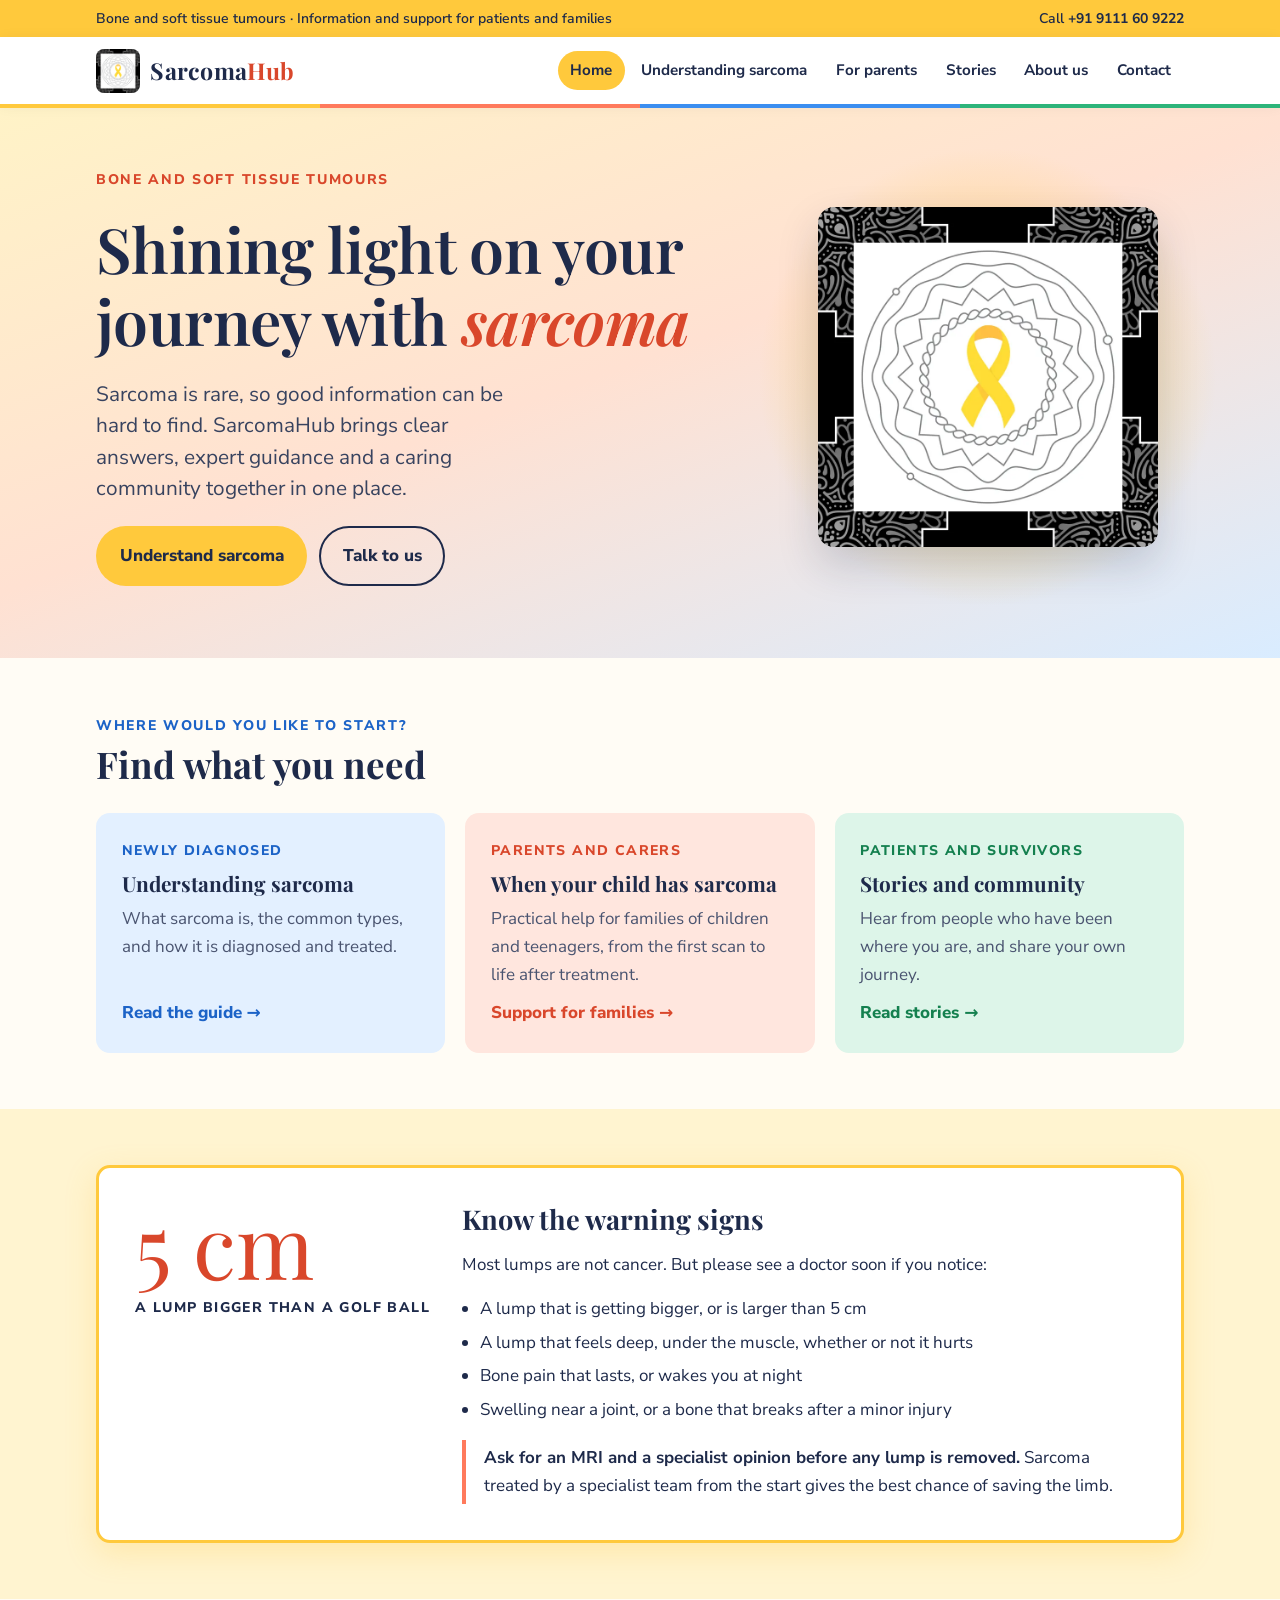
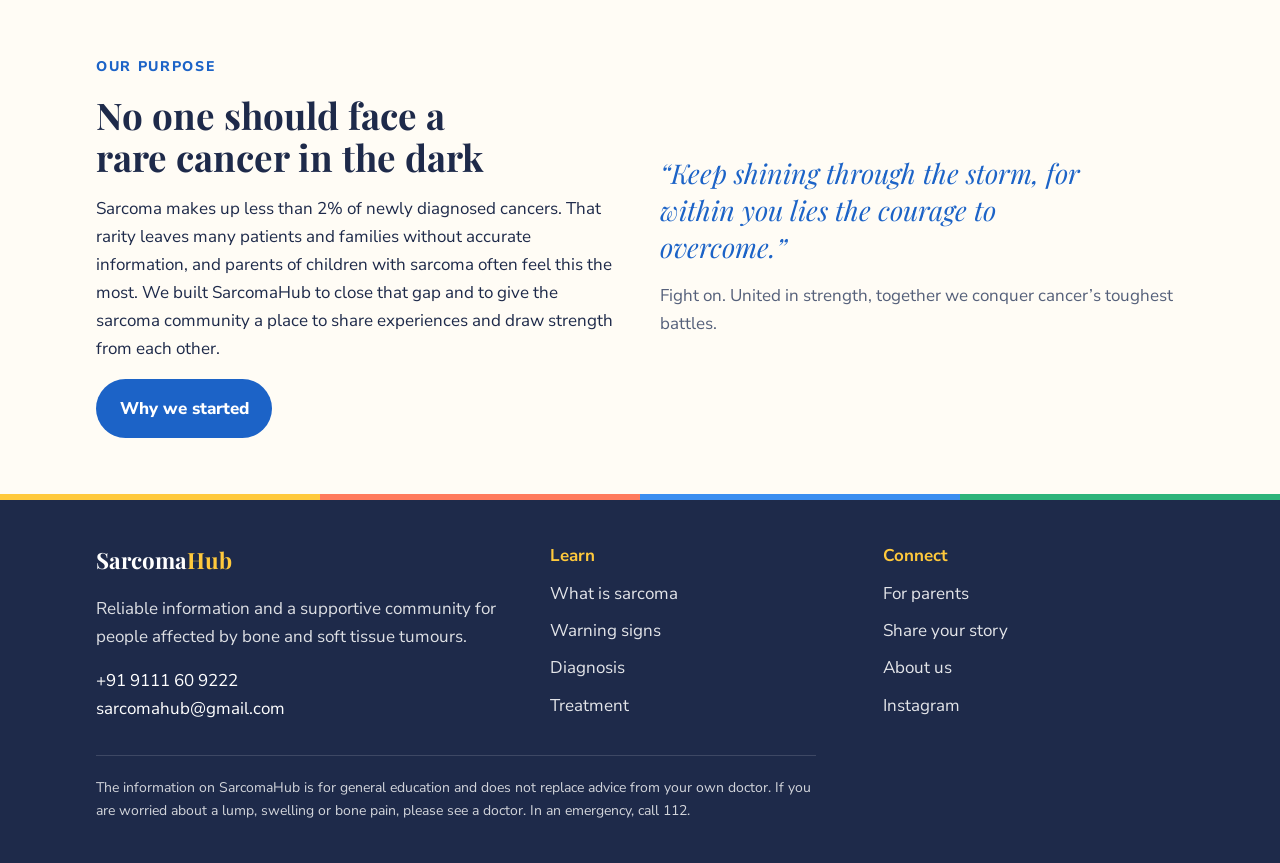
==== index.html @ 66ba79f5 "Bright, colourful palette: sunshine, coral, sky and leaf Co-Authored-By: Claude Opus 5.5 <noreply@an" ====
<!doctype html>
<html lang="en-IN">
<head>
<meta charset="utf-8">
<meta name="viewport" content="width=device-width, initial-scale=1">
<meta name="robots" content="noindex"><!-- remove when ready for Google -->
<title>SarcomaHub: bone and soft tissue tumour information and support</title>
<meta name="description" content="Clear information, expert guidance and a caring community for people affected by sarcoma in India.">
<link rel="canonical" href="https://www.sarcomahub.com/">
<meta property="og:type" content="website">
<meta property="og:site_name" content="SarcomaHub">
<meta property="og:title" content="SarcomaHub: bone and soft tissue tumour information and support">
<meta property="og:description" content="Clear information, expert guidance and a caring community for people affected by sarcoma in India.">
<meta property="og:url" content="https://www.sarcomahub.com/">
<meta name="twitter:card" content="summary_large_image">
<meta name="theme-color" content="#FFC93C">
<link rel="icon" href="/assets/favicon-32.png" type="image/png" sizes="32x32">
<link rel="apple-touch-icon" href="/assets/apple-touch-icon.png">
<meta property="og:image" content="https://www.sarcomahub.com/assets/og-image.jpg">
<link rel="preconnect" href="https://fonts.googleapis.com">
<link rel="preconnect" href="https://fonts.gstatic.com" crossorigin>
<link rel="stylesheet" href="https://fonts.googleapis.com/css2?family=Playfair+Display:ital,wght@0,500;0,700;1,500&family=Nunito+Sans:opsz,wght@6..12,400;6..12,600;6..12,700&display=swap">
<link rel="stylesheet" href="/assets/style.css">
<script type="application/ld+json">{"@context":"https://schema.org","@type":"MedicalOrganization","name":"SarcomaHub","url":"https://www.sarcomahub.com/","telephone":"+91-9111609222","email":"sarcomahub@gmail.com","medicalSpecialty":"Oncologic","sameAs":["https://instagram.com/sarcomahub/"]}</script>
</head>
<body>
<a class="skip" href="#main">Skip to content</a>
<div class="topbar"><div class="wrap"><span>Bone and soft tissue tumours · Information and support for patients and families</span><span>Call <strong>+91 9111 60 9222</strong></span></div></div>
<header class="site">
  <div class="wrap">
    <a class="brand" href="/" aria-label="SarcomaHub home">
      <img class="brand-logo" src="/assets/logo-96.png" width="44" height="44" alt="">
      <b>Sarcoma<span>Hub</span></b>
    </a>
    <button class="menu-btn" id="menuBtn" aria-expanded="false" aria-controls="mainNav">Menu</button>
    <nav class="main" id="mainNav" aria-label="Main">
      <a href="/" aria-current="page">Home</a>
      <a href="/understanding-sarcoma/">Understanding sarcoma</a>
      <a href="/for-parents/">For parents</a>
      <a href="/stories/">Stories</a>
      <a href="/about/">About us</a>
      <a href="/contact/">Contact</a>
    </nav>
  </div>
</header>
<main id="main">
<section class="hero">
    <div class="wrap">
      <div class="stack" style="gap:1.4rem">
        <span class="eyebrow">Bone and soft tissue tumours</span>
        <h1>Shining light on your journey with <em>sarcoma</em></h1>
        <p class="lede">Sarcoma is rare, so good information can be hard to find. SarcomaHub brings clear answers, expert guidance and a caring community together in one place.</p>
        <div class="row"><a class="btn primary" href="/understanding-sarcoma/">Understand sarcoma</a><a class="btn ghost" href="/contact/">Talk to us</a></div>
      </div>
      <picture class="hero-logo"><source srcset="/assets/logo-800.webp" type="image/webp"><img src="/assets/logo-800.jpg" width="800" height="800" alt="SarcomaHub logo: a mandala with the yellow sarcoma ribbon at its centre"></picture>
    </div>
  </section>

  <section class="band">
    <div class="wrap stack" style="gap:1.75rem">
      <div class="stack" style="gap:.4rem"><span class="eyebrow">Where would you like to start?</span><h2>Find what you need</h2></div>
      <div class="grid g3">
        <a class="path" href="/understanding-sarcoma/"><span class="who">Newly diagnosed</span><h3>Understanding sarcoma</h3><p class="muted">What sarcoma is, the common types, and how it is diagnosed and treated.</p><span class="go">Read the guide →</span></a>
        <a class="path" href="/for-parents/"><span class="who">Parents and carers</span><h3>When your child has sarcoma</h3><p class="muted">Practical help for families of children and teenagers, from the first scan to life after treatment.</p><span class="go">Support for families →</span></a>
        <a class="path" href="/stories/"><span class="who">Patients and survivors</span><h3>Stories and community</h3><p class="muted">Hear from people who have been where you are, and share your own journey.</p><span class="go">Read stories →</span></a>
      </div>
    </div>
  </section>

  <section class="band alt">
    <div class="wrap">
      <div class="signs">
        <div class="big">5 cm<small>A lump bigger than a golf ball</small></div>
        <div class="stack">
          <h2 style="font-size:var(--step-2)">Know the warning signs</h2>
          <p>Most lumps are not cancer. But please see a doctor soon if you notice:</p>
          <ul>
            <li>A lump that is getting bigger, or is larger than 5 cm</li>
            <li>A lump that feels deep, under the muscle, whether or not it hurts</li>
            <li>Bone pain that lasts, or wakes you at night</li>
            <li>Swelling near a joint, or a bone that breaks after a minor injury</li>
          </ul>
          <p class="callout"><b>Ask for an MRI and a specialist opinion before any lump is removed.</b> Sarcoma treated by a specialist team from the start gives the best chance of saving the limb.</p>
        </div>
      </div>
    </div>
  </section>

  <section class="band">
    <div class="wrap grid g2" style="align-items:center;gap:2.5rem">
      <div class="stack">
        <span class="eyebrow">Our purpose</span>
        <h2>No one should face a rare cancer in the dark</h2>
        <p class="read">Sarcoma makes up less than 2% of newly diagnosed cancers. That rarity leaves many patients and families without accurate information, and parents of children with sarcoma often feel this the most. We built SarcomaHub to close that gap and to give the sarcoma community a place to share experiences and draw strength from each other.</p>
        <div><a class="btn dark" href="/about/">Why we started</a></div>
      </div>
      <figure class="stack" style="margin:0">
        <p class="quote">“Keep shining through the storm, for within you lies the courage to overcome.”</p>
        <figcaption class="muted">Fight on. United in strength, together we conquer cancer’s toughest battles.</figcaption>
      </figure>
    </div>
  </section>
</main>
<footer>
  <div class="wrap">
    <div class="stack">
      <b style="font-family:var(--display);font-size:1.4rem">Sarcoma<span style="color:var(--peach)">Hub</span></b>
      <p style="opacity:.85;max-width:40ch">Reliable information and a supportive community for people affected by bone and soft tissue tumours.</p>
      <p>+91 9111 60 9222<br>sarcomahub@gmail.com</p>
    </div>
    <div class="links"><b>Learn</b><a href="/understanding-sarcoma/">What is sarcoma</a><a href="/understanding-sarcoma/#learn-signs">Warning signs</a><a href="/understanding-sarcoma/#learn-diagnosis">Diagnosis</a><a href="/understanding-sarcoma/#learn-treatment">Treatment</a></div>
    <div class="links"><b>Connect</b><a href="/for-parents/">For parents</a><a href="/stories/">Share your story</a><a href="/about/">About us</a><a href="https://instagram.com/sarcomahub/" target="_blank" rel="noopener">Instagram</a></div>
    <p class="disclaimer">The information on SarcomaHub is for general education and does not replace advice from your own doctor. If you are worried about a lump, swelling or bone pain, please see a doctor. In an emergency, call 112.</p>
  </div>
</footer>
<script src="/assets/site.js" defer></script>
</body>
</html>
---- assets/style.css ----
/* Layout: bright and hopeful. White masthead with a four-colour ribbon stripe, a sunrise hero, and soft colour-tinted sections (sky, coral, sun, leaf). Single centred column (~68ch) for reading, wider grids for navigation. Light theme only, by design. */
:root{
  color-scheme:light;
  --bg:#FFFCF5; --surface:#FFFFFF; --ink:#1E2A4A; --muted:#55607A; --line:#EEE6D6;
  --sun:#FFC93C; --sun-deep:#B87900; --sun-soft:#FFF4D0;
  --coral:#FF7A5C; --coral-deep:#D9472B; --coral-soft:#FFE6DE;
  --sky:#3B8EF0; --sky-deep:#1C63C7; --sky-soft:#E3F0FF;
  --leaf:#2DB47A; --leaf-deep:#14804F; --leaf-soft:#DDF5E9;
  --navy:#1E2A4A; --on-navy:#FFFFFF;
  --peach:var(--sun); /* legacy name used in footer markup */
  --rainbow:linear-gradient(90deg,var(--sun) 0 25%,var(--coral) 25% 50%,var(--sky) 50% 75%,var(--leaf) 75% 100%);
  --display:"Playfair Display", Georgia, "Times New Roman", serif;
  --body:"Nunito Sans", "Segoe UI", system-ui, -apple-system, sans-serif;
  --step--1:.875rem; --step-0:1.0625rem; --step-1:1.3rem; --step-2:1.7rem; --step-3:2.3rem; --step-4:clamp(2.4rem,5.5vw,3.9rem);
  --r:14px;
}

*{box-sizing:border-box}
html{-webkit-text-size-adjust:100%}
body{margin:0}
img{max-width:100%}
[hidden]{display:none!important}
body{background:var(--bg);color:var(--ink);font-family:var(--body);font-size:var(--step-0);line-height:1.65}
body::before{content:"";position:fixed;inset:0 0 auto;height:env(safe-area-inset-top,0px);z-index:10;background:var(--surface)}
a{color:inherit}
:focus-visible{outline:3px solid var(--sky);outline-offset:2px;border-radius:4px}
h1,h2,h3{font-family:var(--display);font-weight:700;line-height:1.15;text-wrap:balance;margin:0}
h2{font-size:var(--step-3)} h3{font-size:var(--step-1)}
p{margin:0}
.wrap{max-width:1120px;margin:0 auto;padding-left:max(16px,env(safe-area-inset-left,0px));padding-right:max(16px,env(safe-area-inset-right,0px))}
.read{max-width:68ch}
.stack{display:flex;flex-direction:column;gap:1rem}
.eyebrow{font-size:var(--step--1);font-weight:800;letter-spacing:.12em;text-transform:uppercase;color:var(--sky-deep)}
.muted{color:var(--muted)}

/* Masthead */
.topbar{background:var(--sun);color:var(--ink);font-size:var(--step--1);font-weight:600}
.topbar .wrap{display:flex;flex-wrap:wrap;gap:.25rem 1.25rem;justify-content:space-between;padding-block:.45rem}
.topbar strong{color:var(--ink)}
header.site{position:sticky;top:env(safe-area-inset-top,0px);z-index:5;background:var(--surface);color:var(--ink);box-shadow:0 2px 14px rgba(30,42,74,.06)}
header.site::after{content:"";position:absolute;left:0;right:0;bottom:-4px;height:4px;background:var(--rainbow)}
header.site .wrap{display:flex;align-items:center;gap:1rem;padding-block:.7rem}
.brand{display:flex;align-items:center;gap:.65rem;text-decoration:none;margin-right:auto}
.brand b{font-family:var(--display);font-size:1.45rem;font-weight:700;letter-spacing:.01em}
.brand b span{color:var(--coral-deep)}
nav.main{display:flex;gap:.2rem;flex-wrap:wrap}
nav.main a{text-decoration:none;padding:.45rem .8rem;border-radius:999px;font-weight:700;font-size:.95rem;color:var(--ink)}
nav.main a:hover{background:var(--sky-soft)}
nav.main a[aria-current="page"]{background:var(--sun);color:var(--ink)}
.menu-btn{display:none;background:var(--sun-soft);border:0;color:var(--ink);border-radius:999px;padding:.5rem 1rem;font:inherit;font-weight:800;cursor:pointer}
@media (max-width:860px){
  .menu-btn{display:block}
  nav.main{display:none;position:absolute;left:0;right:0;top:calc(100% + 4px);background:var(--surface);flex-direction:column;padding:.5rem max(16px,env(safe-area-inset-right,0px)) 1rem max(16px,env(safe-area-inset-left,0px));box-shadow:0 12px 24px rgba(30,42,74,.12)}
  nav.main.open{display:flex}
  nav.main a{padding:.7rem .9rem}
}

/* Buttons */
.btn{display:inline-flex;align-items:center;gap:.5rem;padding:.85rem 1.35rem;border-radius:999px;text-decoration:none;border:2px solid transparent;cursor:pointer;font:inherit;font-weight:800;transition:transform .15s, box-shadow .15s}
.btn:hover{transform:translateY(-1px);box-shadow:0 6px 16px rgba(30,42,74,.12)}
.btn.primary{background:var(--sun);color:var(--ink)}
.btn.ghost{border-color:currentColor;background:transparent;color:inherit}
.btn.dark{background:var(--sky-deep);color:#fff}
.row{display:flex;flex-wrap:wrap;gap:.75rem;align-items:center}

/* Hero: a sunrise */
.hero{background:linear-gradient(160deg,#FFF3C7 0%,#FFE1D2 48%,#D9ECFF 100%);color:var(--ink);position:relative;overflow:hidden}
.hero .wrap{display:grid;grid-template-columns:1.25fr .75fr;gap:2.5rem;align-items:center;padding-block:4rem 4.5rem;position:relative}
.hero h1{font-size:var(--step-4);font-weight:600;letter-spacing:-.01em}
.hero h1 em{font-style:italic;color:var(--coral-deep)}
.hero .eyebrow{color:var(--coral-deep)}
.hero .lede{font-size:var(--step-1);line-height:1.5;max-width:34ch;color:#38435F}
.hero-logo{display:block;width:100%;max-width:340px;justify-self:center;position:relative}
.hero-logo::before{content:"";position:absolute;inset:-18%;border-radius:50%;background:radial-gradient(circle,rgba(255,201,60,.75) 0%,rgba(255,201,60,.25) 45%,rgba(255,201,60,0) 70%);z-index:0}
.hero-logo img{position:relative;z-index:1;box-shadow:0 18px 40px rgba(30,42,74,.18)}
.hero-logo img,.about-logo img{display:block;width:100%;height:auto;border-radius:16px}
.about-logo{display:block;width:100%;max-width:320px;justify-self:center}
.brand-logo{border-radius:8px;display:block}
@media (max-width:760px){.hero .wrap{grid-template-columns:1fr;padding-block:2.5rem 3rem}.hero-logo{max-width:200px;order:-1}}

section.band{padding-block:3.5rem}
section.band.alt{background:var(--sun-soft)}
.grid{display:grid;gap:1.25rem}
.g3{grid-template-columns:repeat(3,minmax(0,1fr))}
.g2{grid-template-columns:repeat(2,minmax(0,1fr))}
@media (max-width:860px){.g3{grid-template-columns:repeat(2,minmax(0,1fr))}}
@media (max-width:600px){.g3,.g2{grid-template-columns:1fr}}

/* Path cards: each audience gets its own colour */
.path{--tint:var(--sky-soft);--deep:var(--sky-deep);display:flex;flex-direction:column;gap:.6rem;padding:1.6rem;background:var(--tint);border-radius:var(--r);text-decoration:none;min-width:0;transition:transform .15s, box-shadow .15s}
.grid > .path:nth-child(2){--tint:var(--coral-soft);--deep:var(--coral-deep)}
.grid > .path:nth-child(3){--tint:var(--leaf-soft);--deep:var(--leaf-deep)}
.path:hover{transform:translateY(-3px);box-shadow:0 10px 24px rgba(30,42,74,.10)}
.path .who{font-size:var(--step--1);font-weight:800;color:var(--deep);text-transform:uppercase;letter-spacing:.1em}
.path .go{margin-top:auto;font-weight:800;color:var(--deep)}
.path .muted{color:#4A5470}

/* Warning signs: the one loud element */
.signs{background:var(--surface);border:3px solid var(--sun);border-radius:var(--r);padding:clamp(1.25rem,3vw,2.25rem);display:grid;grid-template-columns:auto 1fr;gap:1.5rem 2rem;align-items:start;box-shadow:0 10px 30px rgba(255,201,60,.25)}
.signs .big{font-family:var(--display);font-size:clamp(3.5rem,9vw,5.5rem);line-height:.9;color:var(--coral-deep)}
.signs .big small{display:block;font-family:var(--body);font-size:var(--step--1);letter-spacing:.1em;text-transform:uppercase;font-weight:800;margin-top:1rem;line-height:1.3;color:var(--ink)}
.signs ul{margin:0;padding-left:1.1rem;display:grid;gap:.35rem}
@media (max-width:600px){.signs{grid-template-columns:1fr}}

.callout{border-left:4px solid var(--coral);padding:.25rem 0 .25rem 1.1rem}
.quote{font-family:var(--display);font-style:italic;font-size:var(--step-2);line-height:1.35;max-width:30ch;color:var(--sky-deep)}

/* Info page */
.subnav{display:flex;gap:.5rem;flex-wrap:wrap;margin-block:1.5rem 0}
.subnav a{font-size:.95rem;font-weight:700;padding:.45rem .95rem;border-radius:999px;text-decoration:none;background:var(--sky-soft);color:var(--sky-deep)}
.subnav a:nth-child(4n+2){background:var(--coral-soft);color:var(--coral-deep)}
.subnav a:nth-child(4n+3){background:var(--sun-soft);color:var(--sun-deep)}
.subnav a:nth-child(4n+4){background:var(--leaf-soft);color:var(--leaf-deep)}
.subnav a:hover{filter:brightness(.96)}
article.info{display:flex;flex-direction:column;gap:3rem}
article.info section{display:flex;flex-direction:column;gap:1rem;scroll-margin-top:5.5rem}
.types{display:grid;grid-template-columns:repeat(2,minmax(0,1fr));gap:1rem}
@media (max-width:600px){.types{grid-template-columns:1fr}}
.type{--dot:var(--sky);background:var(--surface);border:1px solid var(--line);border-radius:var(--r);padding:1.1rem 1.25rem;min-width:0}
.type:nth-child(4n+2){--dot:var(--coral)} .type:nth-child(4n+3){--dot:var(--sun)} .type:nth-child(4n+4){--dot:var(--leaf)}
.type h4{margin:0 0 .25rem;font-size:1.05rem;display:flex;align-items:center;gap:.5rem}
.type h4::before{content:"";width:.7rem;height:.7rem;border-radius:50%;background:var(--dot);flex:none}
.type p{font-size:.97rem;color:var(--muted)}
ol.steps{list-style:none;margin:0;padding:0;display:flex;flex-direction:column;gap:0;counter-reset:s}
ol.steps li{--c:var(--sky);counter-increment:s;display:grid;grid-template-columns:2.6rem 1fr;gap:1rem;padding-bottom:1.25rem;position:relative}
ol.steps li:nth-child(2){--c:var(--coral)} ol.steps li:nth-child(3){--c:var(--sun)} ol.steps li:nth-child(4){--c:var(--leaf)} ol.steps li:nth-child(5){--c:var(--sky-deep)}
ol.steps li::before{content:counter(s);width:2.6rem;height:2.6rem;border-radius:50%;background:var(--c);color:var(--ink);display:grid;place-items:center;font-weight:800;font-family:var(--display);font-size:1.15rem}
ol.steps li:nth-child(5)::before{color:#fff}
ol.steps li:not(:last-child)::after{content:"";position:absolute;left:1.27rem;top:2.8rem;bottom:.2rem;width:2px;background:var(--line)}
ol.steps b{display:block}
table.tx{width:100%;border-collapse:collapse;font-size:.97rem}
.tablewrap{overflow-x:auto;border:1px solid var(--line);border-radius:var(--r);background:var(--surface)}
table.tx th,table.tx td{text-align:left;padding:.8rem 1rem;border-bottom:1px solid var(--line);vertical-align:top}
table.tx thead th{font-size:var(--step--1);letter-spacing:.08em;text-transform:uppercase;color:var(--sky-deep);background:var(--sky-soft)}
table.tx tr:last-child td{border-bottom:0}

.faq details{border-bottom:1px solid var(--line);padding-block:.9rem}
.faq summary{cursor:pointer;font-weight:700;list-style:none;display:flex;justify-content:space-between;gap:1rem}
.faq summary::after{content:"+";font-size:1.3rem;line-height:1;color:var(--coral-deep)}
.faq details[open] summary::after{content:"–"}
.faq details p{margin-top:.6rem;color:var(--muted)}

.placeholder{border:2px dashed var(--line);border-radius:var(--r);padding:1.5rem;color:var(--muted);background:var(--surface)}
.person{display:grid;grid-template-columns:96px 1fr;gap:1.25rem;align-items:center}
.avatar{width:96px;height:96px;border-radius:50%;background:var(--sun-soft);border:2px dashed var(--line);display:grid;place-items:center;font-size:.8rem;color:var(--muted);text-align:center}

form.contact{display:grid;gap:1rem;background:var(--surface);border:1px solid var(--line);border-radius:var(--r);padding:1.5rem}
form.contact label{display:grid;gap:.35rem;font-weight:600;font-size:.95rem}
form.contact input,form.contact select,form.contact textarea{font:inherit;padding:.7rem .85rem;border:1px solid var(--line);border-radius:10px;background:var(--bg);color:var(--ink);width:100%}
form.contact textarea{min-height:130px;resize:vertical}
.note{font-size:var(--step--1);color:var(--muted)}
.ok{background:var(--leaf-soft);border-radius:10px;padding:.9rem 1rem}
.phone{font-family:var(--display);font-size:var(--step-2);user-select:all;color:var(--sky-deep)}

footer{background:var(--navy);color:var(--on-navy);margin-top:0;position:relative}
footer::before{content:"";position:absolute;left:0;right:0;top:0;height:6px;background:var(--rainbow)}
footer .wrap{padding-block:3rem 2.5rem;display:grid;grid-template-columns:1.4fr 1fr 1fr;gap:2rem}
footer a{text-decoration:none;opacity:.88} footer a:hover{opacity:1;text-decoration:underline}
footer .links{display:grid;gap:.35rem}
footer .links b{color:var(--sun)}
footer .disclaimer{grid-column:1/-1;border-top:1px solid rgba(255,255,255,.18);padding-top:1.25rem;font-size:var(--step--1);opacity:.8;max-width:90ch}
@media (max-width:760px){footer .wrap{grid-template-columns:1fr}}

@media (prefers-reduced-motion:reduce){.path,.btn{transition:none}}
.pagehead{background:linear-gradient(135deg,var(--sky-soft),var(--sun-soft));color:var(--ink)}
.pagehead.ph-sky{background:linear-gradient(135deg,#DCEBFF 0%,#EAF5FF 55%,#FFF4D0 100%)}
.pagehead.ph-coral{background:linear-gradient(135deg,#FFDCD2 0%,#FFEDE6 55%,#FFF4D0 100%)}
.pagehead.ph-sun{background:linear-gradient(135deg,#FFEDB0 0%,#FFF6D8 55%,#FFE6DE 100%)}
.pagehead.ph-leaf{background:linear-gradient(135deg,#D3F2E3 0%,#E9F9F1 55%,#E3F0FF 100%)}
.pagehead .wrap{padding-block:3rem 2.75rem;display:flex;flex-direction:column;gap:.8rem}
.pagehead h1{font-size:var(--step-4);font-weight:600}
.pagehead p{max-width:60ch;font-size:var(--step-1);line-height:1.5;color:#38435F}
.pagehead.ph-coral .eyebrow{color:var(--coral-deep)} .pagehead.ph-sun .eyebrow{color:var(--sun-deep)} .pagehead.ph-leaf .eyebrow{color:var(--leaf-deep)}

.formmsg{border-radius:10px;padding:.9rem 1rem}.formmsg.ok{background:var(--leaf-soft)}.formmsg.err{background:var(--coral-soft)}
.skip{position:absolute;left:-999px;top:0;background:var(--sun);color:var(--ink);padding:.6rem 1rem;z-index:20}.skip:focus{left:16px}

.person-card{display:grid;grid-template-columns:auto 1fr;gap:1.25rem;align-items:center;background:var(--leaf-soft);border-radius:var(--r);padding:1.25rem 1.5rem}
.avatar.big{width:96px;height:96px;border:0;background:var(--sun);color:var(--ink);font-family:var(--display);font-size:2rem;font-weight:700}
ul.facts{margin:0;padding-left:1.1rem;display:grid;gap:.4rem;font-size:.97rem}
ul.facts li::marker{color:var(--coral)}
.textlink{color:var(--sky-deep);font-weight:800}
.email{font-size:var(--step-1);user-select:all;word-break:break-all;color:var(--sky-deep)}
.where{background:var(--sky-soft);border-radius:var(--r);padding:1.5rem}
@media (max-width:480px){.person-card{grid-template-columns:1fr}}
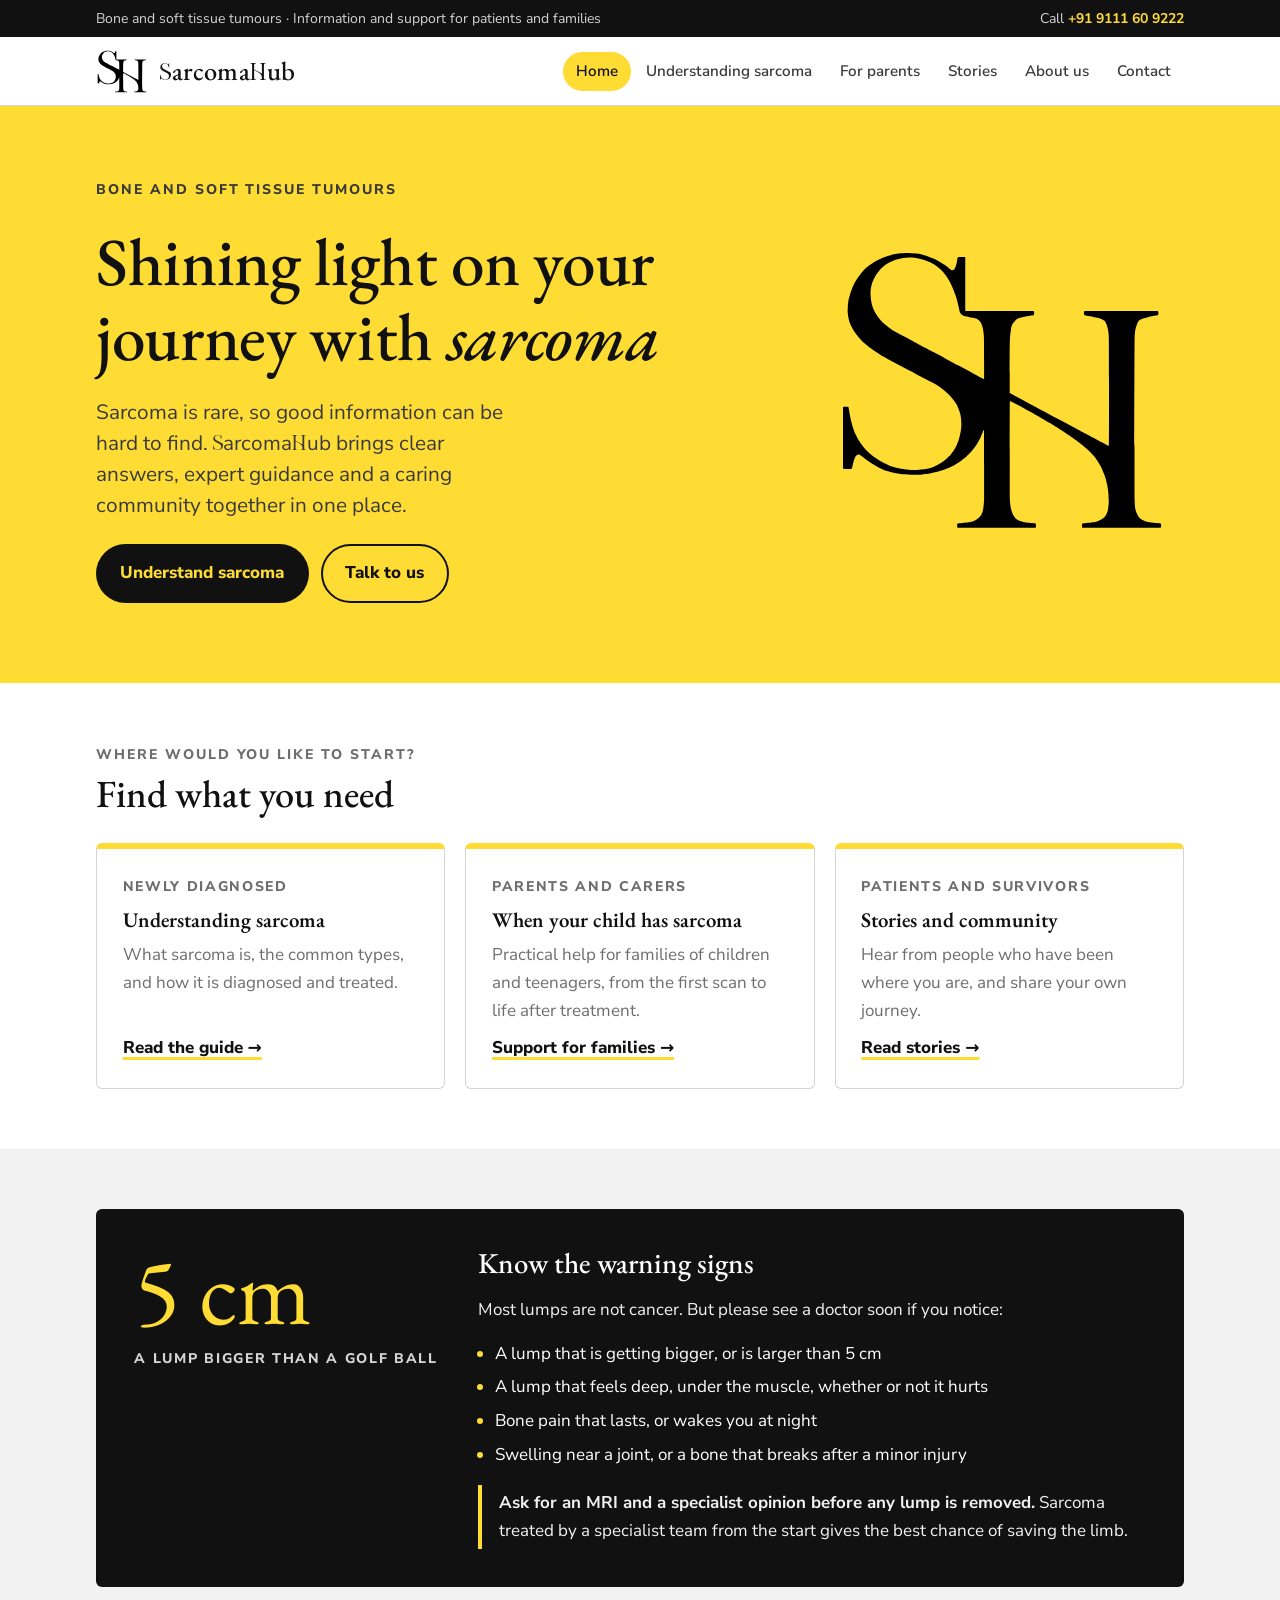
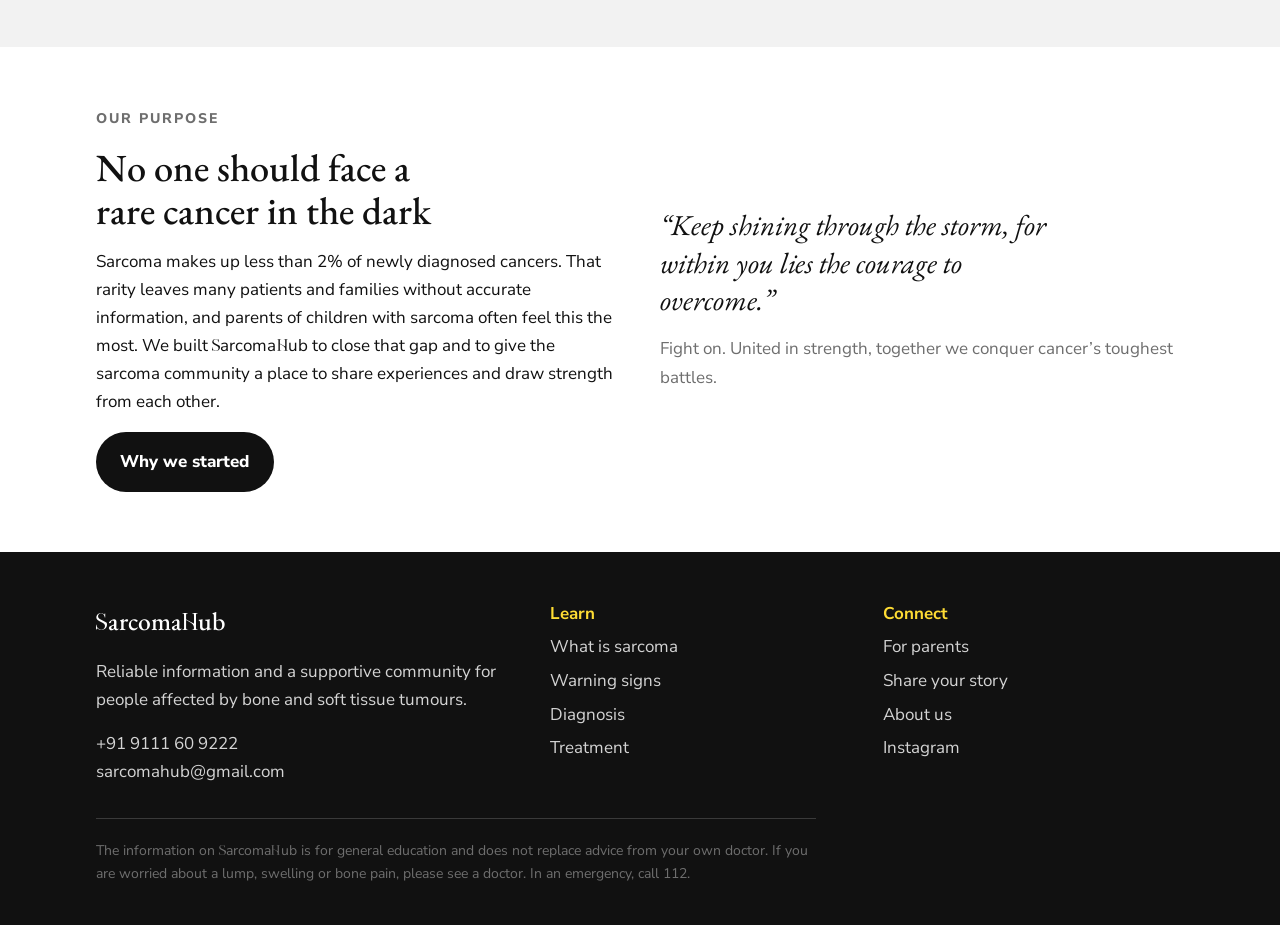
==== commit dc7bda9d: "Rebrand: SH monogram, black, logo yellow and greys, brand-book fonts - Use the v6 SH monogram for th" ====
--- a/index.html
+++ b/index.html
@@ -13,13 +13,13 @@
 <meta property="og:description" content="Clear information, expert guidance and a caring community for people affected by sarcoma in India.">
 <meta property="og:url" content="https://www.sarcomahub.com/">
 <meta name="twitter:card" content="summary_large_image">
-<meta name="theme-color" content="#FFC93C">
+<meta name="theme-color" content="#111111">
 <link rel="icon" href="/assets/favicon-32.png" type="image/png" sizes="32x32">
 <link rel="apple-touch-icon" href="/assets/apple-touch-icon.png">
 <meta property="og:image" content="https://www.sarcomahub.com/assets/og-image.jpg">
 <link rel="preconnect" href="https://fonts.googleapis.com">
 <link rel="preconnect" href="https://fonts.gstatic.com" crossorigin>
-<link rel="stylesheet" href="https://fonts.googleapis.com/css2?family=Playfair+Display:ital,wght@0,500;0,700;1,500&family=Nunito+Sans:opsz,wght@6..12,400;6..12,600;6..12,700&display=swap">
+<link rel="stylesheet" href="https://fonts.googleapis.com/css2?family=EB+Garamond:ital,wght@0,400;0,500;0,600;0,700;1,400;1,500&family=Nunito+Sans:ital,opsz,wght@0,6..12,400;0,6..12,600;0,6..12,800;0,6..12,900;1,6..12,400&display=swap">
 <link rel="stylesheet" href="/assets/style.css">
 <script type="application/ld+json">{"@context":"https://schema.org","@type":"MedicalOrganization","name":"SarcomaHub","url":"https://www.sarcomahub.com/","telephone":"+91-9111609222","email":"sarcomahub@gmail.com","medicalSpecialty":"Oncologic","sameAs":["https://instagram.com/sarcomahub/"]}</script>
 </head>
@@ -29,8 +29,8 @@
 <header class="site">
   <div class="wrap">
     <a class="brand" href="/" aria-label="SarcomaHub home">
-      <img class="brand-logo" src="/assets/logo-96.png" width="44" height="44" alt="">
-      <b>Sarcoma<span>Hub</span></b>
+      <img class="brand-logo" src="/assets/logo-sh.svg" width="52" height="45" alt="">
+      <b class="brand-name"><span class="wm"><span class="g g-s">S</span>arcoma<span class="g g-h">H</span>ub</span></b>
     </a>
     <button class="menu-btn" id="menuBtn" aria-expanded="false" aria-controls="mainNav">Menu</button>
     <nav class="main" id="mainNav" aria-label="Main">
@@ -49,10 +49,10 @@
       <div class="stack" style="gap:1.4rem">
         <span class="eyebrow">Bone and soft tissue tumours</span>
         <h1>Shining light on your journey with <em>sarcoma</em></h1>
-        <p class="lede">Sarcoma is rare, so good information can be hard to find. SarcomaHub brings clear answers, expert guidance and a caring community together in one place.</p>
+        <p class="lede">Sarcoma is rare, so good information can be hard to find. <span class="wm"><span class="g g-s">S</span>arcoma<span class="g g-h">H</span>ub</span> brings clear answers, expert guidance and a caring community together in one place.</p>
         <div class="row"><a class="btn primary" href="/understanding-sarcoma/">Understand sarcoma</a><a class="btn ghost" href="/contact/">Talk to us</a></div>
       </div>
-      <picture class="hero-logo"><source srcset="/assets/logo-800.webp" type="image/webp"><img src="/assets/logo-800.jpg" width="800" height="800" alt="SarcomaHub logo: a mandala with the yellow sarcoma ribbon at its centre"></picture>
+      <div class="hero-logo"><img src="/assets/logo-sh.svg" width="751" height="654" alt="SarcomaHub SH monogram"></div>
     </div>
   </section>
 
@@ -91,7 +91,7 @@
       <div class="stack">
         <span class="eyebrow">Our purpose</span>
         <h2>No one should face a rare cancer in the dark</h2>
-        <p class="read">Sarcoma makes up less than 2% of newly diagnosed cancers. That rarity leaves many patients and families without accurate information, and parents of children with sarcoma often feel this the most. We built SarcomaHub to close that gap and to give the sarcoma community a place to share experiences and draw strength from each other.</p>
+        <p class="read">Sarcoma makes up less than 2% of newly diagnosed cancers. That rarity leaves many patients and families without accurate information, and parents of children with sarcoma often feel this the most. We built <span class="wm"><span class="g g-s">S</span>arcoma<span class="g g-h">H</span>ub</span> to close that gap and to give the sarcoma community a place to share experiences and draw strength from each other.</p>
         <div><a class="btn dark" href="/about/">Why we started</a></div>
       </div>
       <figure class="stack" style="margin:0">
@@ -104,13 +104,13 @@
 <footer>
   <div class="wrap">
     <div class="stack">
-      <b style="font-family:var(--display);font-size:1.4rem">Sarcoma<span style="color:var(--peach)">Hub</span></b>
-      <p style="opacity:.85;max-width:40ch">Reliable information and a supportive community for people affected by bone and soft tissue tumours.</p>
+      <b class="foot-brand"><span class="wm"><span class="g g-s">S</span>arcoma<span class="g g-h">H</span>ub</span></b>
+      <p class="foot-note">Reliable information and a supportive community for people affected by bone and soft tissue tumours.</p>
       <p>+91 9111 60 9222<br>sarcomahub@gmail.com</p>
     </div>
     <div class="links"><b>Learn</b><a href="/understanding-sarcoma/">What is sarcoma</a><a href="/understanding-sarcoma/#learn-signs">Warning signs</a><a href="/understanding-sarcoma/#learn-diagnosis">Diagnosis</a><a href="/understanding-sarcoma/#learn-treatment">Treatment</a></div>
     <div class="links"><b>Connect</b><a href="/for-parents/">For parents</a><a href="/stories/">Share your story</a><a href="/about/">About us</a><a href="https://instagram.com/sarcomahub/" target="_blank" rel="noopener">Instagram</a></div>
-    <p class="disclaimer">The information on SarcomaHub is for general education and does not replace advice from your own doctor. If you are worried about a lump, swelling or bone pain, please see a doctor. In an emergency, call 112.</p>
+    <p class="disclaimer">The information on <span class="wm"><span class="g g-s">S</span>arcoma<span class="g g-h">H</span>ub</span> is for general education and does not replace advice from your own doctor. If you are worried about a lump, swelling or bone pain, please see a doctor. In an emergency, call 112.</p>
   </div>
 </footer>
 <script src="/assets/site.js" defer></script>
--- a/assets/style.css
+++ b/assets/style.css
@@ -1,185 +1,183 @@
-/* Layout: bright and hopeful. White masthead with a four-colour ribbon stripe, a sunrise hero, and soft colour-tinted sections (sky, coral, sun, leaf). Single centred column (~68ch) for reading, wider grids for navigation. Light theme only, by design. */
+/* SarcomaHub: black, logo yellow (#FEDC34) and four greys only.
+   Type follows the brand book: EB Garamond for headings (sentence case), Avenir for everything else
+   (Nunito Sans stands in on devices without Avenir). The S and H from the SH monogram replace the
+   S and H in "SarcomaHub" and "Suraj Hindiskere" wherever they appear. */
 :root{
   color-scheme:light;
-  --bg:#FFFCF5; --surface:#FFFFFF; --ink:#1E2A4A; --muted:#55607A; --line:#EEE6D6;
-  --sun:#FFC93C; --sun-deep:#B87900; --sun-soft:#FFF4D0;
-  --coral:#FF7A5C; --coral-deep:#D9472B; --coral-soft:#FFE6DE;
-  --sky:#3B8EF0; --sky-deep:#1C63C7; --sky-soft:#E3F0FF;
-  --leaf:#2DB47A; --leaf-deep:#14804F; --leaf-soft:#DDF5E9;
-  --navy:#1E2A4A; --on-navy:#FFFFFF;
-  --peach:var(--sun); /* legacy name used in footer markup */
-  --rainbow:linear-gradient(90deg,var(--sun) 0 25%,var(--coral) 25% 50%,var(--sky) 50% 75%,var(--leaf) 75% 100%);
-  --display:"Playfair Display", Georgia, "Times New Roman", serif;
-  --body:"Nunito Sans", "Segoe UI", system-ui, -apple-system, sans-serif;
-  --step--1:.875rem; --step-0:1.0625rem; --step-1:1.3rem; --step-2:1.7rem; --step-3:2.3rem; --step-4:clamp(2.4rem,5.5vw,3.9rem);
-  --r:14px;
+  --black:#111111;
+  --yellow:#FEDC34;
+  --grey-1:#3A3A3A;   /* dark grey: secondary text on light */
+  --grey-2:#6E6E6E;   /* mid grey: muted text, eyebrows */
+  --grey-3:#D4D4D4;   /* light grey: lines and borders */
+  --grey-4:#F2F2F2;   /* pale grey: alternate bands */
+  --white:#FFFFFF;
+  --display:"EB Garamond", Garamond, Georgia, serif;
+  --body:"Avenir", "Avenir LT Std", "Nunito Sans", "Segoe UI", system-ui, sans-serif;
+  --step--1:.875rem; --step-0:1.0625rem; --step-1:1.3rem; --step-2:1.8rem; --step-3:2.4rem; --step-4:clamp(2.6rem,6vw,4.2rem);
+  --r:6px;
+  --cap:.705em;          /* cap height of the body font, for the S and H glyphs */
 }
 
 *{box-sizing:border-box}
 html{-webkit-text-size-adjust:100%}
-body{margin:0}
+body{margin:0;background:var(--white);color:var(--black);font-family:var(--body);font-size:var(--step-0);line-height:1.65}
 img{max-width:100%}
 [hidden]{display:none!important}
-body{background:var(--bg);color:var(--ink);font-family:var(--body);font-size:var(--step-0);line-height:1.65}
-body::before{content:"";position:fixed;inset:0 0 auto;height:env(safe-area-inset-top,0px);z-index:10;background:var(--surface)}
+body::before{content:"";position:fixed;inset:0 0 auto;height:env(safe-area-inset-top,0px);z-index:10;background:var(--black)}
 a{color:inherit}
-:focus-visible{outline:3px solid var(--sky);outline-offset:2px;border-radius:4px}
-h1,h2,h3{font-family:var(--display);font-weight:700;line-height:1.15;text-wrap:balance;margin:0}
-h2{font-size:var(--step-3)} h3{font-size:var(--step-1)}
+:focus-visible{outline:3px solid var(--black);outline-offset:2px;border-radius:2px}
+h1,h2,h3,h4{font-family:var(--display);font-weight:500;line-height:1.12;text-wrap:balance;margin:0;--cap:.655em}
+h2{font-size:var(--step-3)} h3{font-size:var(--step-1);font-weight:600}
 p{margin:0}
 .wrap{max-width:1120px;margin:0 auto;padding-left:max(16px,env(safe-area-inset-left,0px));padding-right:max(16px,env(safe-area-inset-right,0px))}
 .read{max-width:68ch}
 .stack{display:flex;flex-direction:column;gap:1rem}
-.eyebrow{font-size:var(--step--1);font-weight:800;letter-spacing:.12em;text-transform:uppercase;color:var(--sky-deep)}
-.muted{color:var(--muted)}
+.eyebrow{font-size:var(--step--1);font-weight:800;letter-spacing:.14em;text-transform:uppercase;color:var(--grey-2)}
+.muted{color:var(--grey-2)}
+
+/* The S and H letters from the monogram */
+.wm{white-space:nowrap}
+.g{display:inline-block;overflow:hidden;white-space:nowrap;text-indent:150%;font-size:inherit;background-color:currentColor;vertical-align:baseline;
+   -webkit-mask-position:center;mask-position:center;-webkit-mask-size:contain;mask-size:contain;-webkit-mask-repeat:no-repeat;mask-repeat:no-repeat}
+.g-s{height:calc(var(--cap)*1.022);width:calc(var(--cap)*1.022*.659);margin:0 .01em calc(var(--cap)*-.011) 0;
+     -webkit-mask-image:url(/assets/letter-s.svg);mask-image:url(/assets/letter-s.svg)}
+.g-h{height:var(--cap);width:calc(var(--cap)*.9425);margin:0 .015em 0 .02em;
+     -webkit-mask-image:url(/assets/letter-h.svg);mask-image:url(/assets/letter-h.svg)}
 
 /* Masthead */
-.topbar{background:var(--sun);color:var(--ink);font-size:var(--step--1);font-weight:600}
+.topbar{background:var(--black);color:var(--grey-3);font-size:var(--step--1)}
 .topbar .wrap{display:flex;flex-wrap:wrap;gap:.25rem 1.25rem;justify-content:space-between;padding-block:.45rem}
-.topbar strong{color:var(--ink)}
-header.site{position:sticky;top:env(safe-area-inset-top,0px);z-index:5;background:var(--surface);color:var(--ink);box-shadow:0 2px 14px rgba(30,42,74,.06)}
-header.site::after{content:"";position:absolute;left:0;right:0;bottom:-4px;height:4px;background:var(--rainbow)}
+.topbar strong{color:var(--yellow)}
+header.site{position:sticky;top:env(safe-area-inset-top,0px);z-index:5;background:var(--white);color:var(--black);border-bottom:1px solid var(--grey-3)}
 header.site .wrap{display:flex;align-items:center;gap:1rem;padding-block:.7rem}
-.brand{display:flex;align-items:center;gap:.65rem;text-decoration:none;margin-right:auto}
-.brand b{font-family:var(--display);font-size:1.45rem;font-weight:700;letter-spacing:.01em}
-.brand b span{color:var(--coral-deep)}
-nav.main{display:flex;gap:.2rem;flex-wrap:wrap}
-nav.main a{text-decoration:none;padding:.45rem .8rem;border-radius:999px;font-weight:700;font-size:.95rem;color:var(--ink)}
-nav.main a:hover{background:var(--sky-soft)}
-nav.main a[aria-current="page"]{background:var(--sun);color:var(--ink)}
-.menu-btn{display:none;background:var(--sun-soft);border:0;color:var(--ink);border-radius:999px;padding:.5rem 1rem;font:inherit;font-weight:800;cursor:pointer}
-@media (max-width:860px){
+.brand{display:flex;align-items:center;gap:.75rem;text-decoration:none;margin-right:auto}
+.brand-logo{display:block;width:52px;height:auto}
+.brand-name{font-family:var(--display);font-size:1.65rem;font-weight:500;letter-spacing:.005em;--cap:.655em;line-height:1}
+nav.main{display:flex;gap:.15rem;flex-wrap:wrap}
+nav.main a{text-decoration:none;padding:.45rem .8rem;border-radius:999px;font-weight:600;font-size:.95rem;color:var(--grey-1)}
+nav.main a:hover{background:var(--grey-4);color:var(--black)}
+nav.main a[aria-current="page"]{background:var(--yellow);color:var(--black)}
+.menu-btn{display:none;background:var(--black);border:0;color:var(--white);border-radius:999px;padding:.5rem 1rem;font:inherit;font-weight:800;cursor:pointer}
+@media (max-width:900px){
   .menu-btn{display:block}
-  nav.main{display:none;position:absolute;left:0;right:0;top:calc(100% + 4px);background:var(--surface);flex-direction:column;padding:.5rem max(16px,env(safe-area-inset-right,0px)) 1rem max(16px,env(safe-area-inset-left,0px));box-shadow:0 12px 24px rgba(30,42,74,.12)}
+  nav.main{display:none;position:absolute;left:0;right:0;top:100%;background:var(--white);flex-direction:column;padding:.5rem max(16px,env(safe-area-inset-right,0px)) 1rem max(16px,env(safe-area-inset-left,0px));border-bottom:1px solid var(--grey-3)}
   nav.main.open{display:flex}
   nav.main a{padding:.7rem .9rem}
 }
 
 /* Buttons */
-.btn{display:inline-flex;align-items:center;gap:.5rem;padding:.85rem 1.35rem;border-radius:999px;text-decoration:none;border:2px solid transparent;cursor:pointer;font:inherit;font-weight:800;transition:transform .15s, box-shadow .15s}
-.btn:hover{transform:translateY(-1px);box-shadow:0 6px 16px rgba(30,42,74,.12)}
-.btn.primary{background:var(--sun);color:var(--ink)}
-.btn.ghost{border-color:currentColor;background:transparent;color:inherit}
-.btn.dark{background:var(--sky-deep);color:#fff}
+.btn{display:inline-flex;align-items:center;gap:.5rem;padding:.85rem 1.4rem;border-radius:999px;text-decoration:none;border:2px solid transparent;cursor:pointer;font:inherit;font-weight:800;transition:background-color .15s,color .15s}
+.btn.primary{background:var(--black);color:var(--yellow)}
+.btn.primary:hover{background:var(--grey-1)}
+.btn.ghost{border-color:var(--black);background:transparent;color:var(--black)}
+.btn.ghost:hover{background:var(--black);color:var(--white)}
+.btn.dark{background:var(--black);color:var(--white)}
+.btn.dark:hover{background:var(--grey-1)}
 .row{display:flex;flex-wrap:wrap;gap:.75rem;align-items:center}
 
-/* Hero: a sunrise */
-.hero{background:linear-gradient(160deg,#FFF3C7 0%,#FFE1D2 48%,#D9ECFF 100%);color:var(--ink);position:relative;overflow:hidden}
-.hero .wrap{display:grid;grid-template-columns:1.25fr .75fr;gap:2.5rem;align-items:center;padding-block:4rem 4.5rem;position:relative}
-.hero h1{font-size:var(--step-4);font-weight:600;letter-spacing:-.01em}
-.hero h1 em{font-style:italic;color:var(--coral-deep)}
-.hero .eyebrow{color:var(--coral-deep)}
-.hero .lede{font-size:var(--step-1);line-height:1.5;max-width:34ch;color:#38435F}
-.hero-logo{display:block;width:100%;max-width:340px;justify-self:center;position:relative}
-.hero-logo::before{content:"";position:absolute;inset:-18%;border-radius:50%;background:radial-gradient(circle,rgba(255,201,60,.75) 0%,rgba(255,201,60,.25) 45%,rgba(255,201,60,0) 70%);z-index:0}
-.hero-logo img{position:relative;z-index:1;box-shadow:0 18px 40px rgba(30,42,74,.18)}
-.hero-logo img,.about-logo img{display:block;width:100%;height:auto;border-radius:16px}
-.about-logo{display:block;width:100%;max-width:320px;justify-self:center}
-.brand-logo{border-radius:8px;display:block}
-@media (max-width:760px){.hero .wrap{grid-template-columns:1fr;padding-block:2.5rem 3rem}.hero-logo{max-width:200px;order:-1}}
+/* Hero: logo yellow */
+.hero{background:var(--yellow);color:var(--black)}
+.hero .wrap{display:grid;grid-template-columns:1.3fr .7fr;gap:3rem;align-items:center;padding-block:4.5rem 5rem}
+.hero h1{font-size:var(--step-4);font-weight:500;letter-spacing:-.005em}
+.hero h1 em{font-style:italic}
+.hero .eyebrow{color:var(--grey-1)}
+.hero .lede{font-size:var(--step-1);line-height:1.5;max-width:36ch;color:var(--grey-1)}
+.hero-logo{width:100%;max-width:340px;justify-self:center}
+.hero-logo img,.about-logo img{display:block;width:100%;height:auto}
+.about-logo{width:100%;max-width:300px;justify-self:center;background:var(--yellow);padding:2.5rem;border-radius:var(--r)}
+@media (max-width:760px){.hero .wrap{grid-template-columns:1fr;gap:2rem;padding-block:2.5rem 3rem}.hero-logo{max-width:170px;order:-1;justify-self:start}}
 
-section.band{padding-block:3.5rem}
-section.band.alt{background:var(--sun-soft)}
+section.band{padding-block:3.75rem}
+section.band.alt{background:var(--grey-4)}
 .grid{display:grid;gap:1.25rem}
 .g3{grid-template-columns:repeat(3,minmax(0,1fr))}
 .g2{grid-template-columns:repeat(2,minmax(0,1fr))}
 @media (max-width:860px){.g3{grid-template-columns:repeat(2,minmax(0,1fr))}}
 @media (max-width:600px){.g3,.g2{grid-template-columns:1fr}}
 
-/* Path cards: each audience gets its own colour */
-.path{--tint:var(--sky-soft);--deep:var(--sky-deep);display:flex;flex-direction:column;gap:.6rem;padding:1.6rem;background:var(--tint);border-radius:var(--r);text-decoration:none;min-width:0;transition:transform .15s, box-shadow .15s}
-.grid > .path:nth-child(2){--tint:var(--coral-soft);--deep:var(--coral-deep)}
-.grid > .path:nth-child(3){--tint:var(--leaf-soft);--deep:var(--leaf-deep)}
-.path:hover{transform:translateY(-3px);box-shadow:0 10px 24px rgba(30,42,74,.10)}
-.path .who{font-size:var(--step--1);font-weight:800;color:var(--deep);text-transform:uppercase;letter-spacing:.1em}
-.path .go{margin-top:auto;font-weight:800;color:var(--deep)}
-.path .muted{color:#4A5470}
+.path{display:flex;flex-direction:column;gap:.6rem;padding:1.6rem;background:var(--white);border:1px solid var(--grey-3);border-top:6px solid var(--yellow);border-radius:var(--r);text-decoration:none;min-width:0;transition:border-color .15s}
+.path:hover{border-color:var(--black);border-top-color:var(--yellow)}
+.path .who{font-size:var(--step--1);font-weight:800;color:var(--grey-2);text-transform:uppercase;letter-spacing:.12em}
+.path .go{margin-top:auto;font-weight:800;text-decoration:underline;text-decoration-color:var(--yellow);text-decoration-thickness:3px;text-underline-offset:4px}
 
 /* Warning signs: the one loud element */
-.signs{background:var(--surface);border:3px solid var(--sun);border-radius:var(--r);padding:clamp(1.25rem,3vw,2.25rem);display:grid;grid-template-columns:auto 1fr;gap:1.5rem 2rem;align-items:start;box-shadow:0 10px 30px rgba(255,201,60,.25)}
-.signs .big{font-family:var(--display);font-size:clamp(3.5rem,9vw,5.5rem);line-height:.9;color:var(--coral-deep)}
-.signs .big small{display:block;font-family:var(--body);font-size:var(--step--1);letter-spacing:.1em;text-transform:uppercase;font-weight:800;margin-top:1rem;line-height:1.3;color:var(--ink)}
+.signs{background:var(--black);color:var(--white);border-radius:var(--r);padding:clamp(1.25rem,3vw,2.5rem);display:grid;grid-template-columns:auto 1fr;gap:1.5rem 2.5rem;align-items:start}
+.signs .big{font-family:var(--display);font-size:clamp(3.8rem,9vw,6rem);line-height:.9;color:var(--yellow)}
+.signs .big small{display:block;font-family:var(--body);font-size:var(--step--1);letter-spacing:.12em;text-transform:uppercase;font-weight:800;margin-top:1rem;line-height:1.3;color:var(--grey-3)}
 .signs ul{margin:0;padding-left:1.1rem;display:grid;gap:.35rem}
+.signs li::marker{color:var(--yellow)}
+.signs .callout{border-left-color:var(--yellow)}
+.signs .muted,.signs p{color:var(--grey-4)}
 @media (max-width:600px){.signs{grid-template-columns:1fr}}
 
-.callout{border-left:4px solid var(--coral);padding:.25rem 0 .25rem 1.1rem}
-.quote{font-family:var(--display);font-style:italic;font-size:var(--step-2);line-height:1.35;max-width:30ch;color:var(--sky-deep)}
+.callout{border-left:4px solid var(--yellow);padding:.25rem 0 .25rem 1.1rem}
+.quote{font-family:var(--display);font-style:italic;font-size:var(--step-2);line-height:1.3;max-width:30ch;--cap:.655em}
 
-/* Info page */
+/* Info pages */
 .subnav{display:flex;gap:.5rem;flex-wrap:wrap;margin-block:1.5rem 0}
-.subnav a{font-size:.95rem;font-weight:700;padding:.45rem .95rem;border-radius:999px;text-decoration:none;background:var(--sky-soft);color:var(--sky-deep)}
-.subnav a:nth-child(4n+2){background:var(--coral-soft);color:var(--coral-deep)}
-.subnav a:nth-child(4n+3){background:var(--sun-soft);color:var(--sun-deep)}
-.subnav a:nth-child(4n+4){background:var(--leaf-soft);color:var(--leaf-deep)}
-.subnav a:hover{filter:brightness(.96)}
+.subnav a{font-size:.95rem;font-weight:600;padding:.45rem .95rem;border-radius:999px;text-decoration:none;background:var(--grey-4);color:var(--black)}
+.subnav a:hover{background:var(--yellow)}
 article.info{display:flex;flex-direction:column;gap:3rem}
 article.info section{display:flex;flex-direction:column;gap:1rem;scroll-margin-top:5.5rem}
 .types{display:grid;grid-template-columns:repeat(2,minmax(0,1fr));gap:1rem}
 @media (max-width:600px){.types{grid-template-columns:1fr}}
-.type{--dot:var(--sky);background:var(--surface);border:1px solid var(--line);border-radius:var(--r);padding:1.1rem 1.25rem;min-width:0}
-.type:nth-child(4n+2){--dot:var(--coral)} .type:nth-child(4n+3){--dot:var(--sun)} .type:nth-child(4n+4){--dot:var(--leaf)}
-.type h4{margin:0 0 .25rem;font-size:1.05rem;display:flex;align-items:center;gap:.5rem}
-.type h4::before{content:"";width:.7rem;height:.7rem;border-radius:50%;background:var(--dot);flex:none}
-.type p{font-size:.97rem;color:var(--muted)}
-ol.steps{list-style:none;margin:0;padding:0;display:flex;flex-direction:column;gap:0;counter-reset:s}
-ol.steps li{--c:var(--sky);counter-increment:s;display:grid;grid-template-columns:2.6rem 1fr;gap:1rem;padding-bottom:1.25rem;position:relative}
-ol.steps li:nth-child(2){--c:var(--coral)} ol.steps li:nth-child(3){--c:var(--sun)} ol.steps li:nth-child(4){--c:var(--leaf)} ol.steps li:nth-child(5){--c:var(--sky-deep)}
-ol.steps li::before{content:counter(s);width:2.6rem;height:2.6rem;border-radius:50%;background:var(--c);color:var(--ink);display:grid;place-items:center;font-weight:800;font-family:var(--display);font-size:1.15rem}
-ol.steps li:nth-child(5)::before{color:#fff}
-ol.steps li:not(:last-child)::after{content:"";position:absolute;left:1.27rem;top:2.8rem;bottom:.2rem;width:2px;background:var(--line)}
+.type{background:var(--white);border:1px solid var(--grey-3);border-left:4px solid var(--yellow);border-radius:var(--r);padding:1.1rem 1.25rem;min-width:0}
+.type h4{margin:0 0 .25rem;font-size:1.2rem;font-weight:600}
+.type p{font-size:.97rem;color:var(--grey-1)}
+ol.steps{list-style:none;margin:0;padding:0;display:flex;flex-direction:column;counter-reset:s}
+ol.steps li{counter-increment:s;display:grid;grid-template-columns:2.6rem 1fr;gap:1rem;padding-bottom:1.25rem;position:relative}
+ol.steps li::before{content:counter(s);width:2.6rem;height:2.6rem;border-radius:50%;background:var(--yellow);color:var(--black);display:grid;place-items:center;font-weight:600;font-family:var(--display);font-size:1.25rem}
+ol.steps li:not(:last-child)::after{content:"";position:absolute;left:1.27rem;top:2.8rem;bottom:.2rem;width:2px;background:var(--grey-3)}
 ol.steps b{display:block}
 table.tx{width:100%;border-collapse:collapse;font-size:.97rem}
-.tablewrap{overflow-x:auto;border:1px solid var(--line);border-radius:var(--r);background:var(--surface)}
-table.tx th,table.tx td{text-align:left;padding:.8rem 1rem;border-bottom:1px solid var(--line);vertical-align:top}
-table.tx thead th{font-size:var(--step--1);letter-spacing:.08em;text-transform:uppercase;color:var(--sky-deep);background:var(--sky-soft)}
+.tablewrap{overflow-x:auto;border:1px solid var(--grey-3);border-radius:var(--r);background:var(--white)}
+table.tx th,table.tx td{text-align:left;padding:.8rem 1rem;border-bottom:1px solid var(--grey-3);vertical-align:top}
+table.tx thead th{font-size:var(--step--1);letter-spacing:.1em;text-transform:uppercase;color:var(--grey-1);background:var(--grey-4)}
 table.tx tr:last-child td{border-bottom:0}
 
-.faq details{border-bottom:1px solid var(--line);padding-block:.9rem}
+.faq details{border-bottom:1px solid var(--grey-3);padding-block:.9rem}
 .faq summary{cursor:pointer;font-weight:700;list-style:none;display:flex;justify-content:space-between;gap:1rem}
-.faq summary::after{content:"+";font-size:1.3rem;line-height:1;color:var(--coral-deep)}
+.faq summary::after{content:"+";font-size:1.4rem;line-height:1;color:var(--black);background:var(--yellow);width:1.6rem;height:1.6rem;border-radius:50%;display:grid;place-items:center;flex:none}
 .faq details[open] summary::after{content:"–"}
-.faq details p{margin-top:.6rem;color:var(--muted)}
+.faq details p{margin-top:.6rem;color:var(--grey-1)}
 
-.placeholder{border:2px dashed var(--line);border-radius:var(--r);padding:1.5rem;color:var(--muted);background:var(--surface)}
+.placeholder{border:2px dashed var(--grey-3);border-radius:var(--r);padding:1.5rem;color:var(--grey-2);background:var(--white)}
 .person{display:grid;grid-template-columns:96px 1fr;gap:1.25rem;align-items:center}
-.avatar{width:96px;height:96px;border-radius:50%;background:var(--sun-soft);border:2px dashed var(--line);display:grid;place-items:center;font-size:.8rem;color:var(--muted);text-align:center}
+.avatar{width:96px;height:96px;border-radius:50%;background:var(--grey-4);border:2px dashed var(--grey-3);display:grid;place-items:center;font-size:.8rem;color:var(--grey-2);text-align:center}
 
-form.contact{display:grid;gap:1rem;background:var(--surface);border:1px solid var(--line);border-radius:var(--r);padding:1.5rem}
+form.contact{display:grid;gap:1rem;background:var(--white);border:1px solid var(--grey-3);border-radius:var(--r);padding:1.5rem}
 form.contact label{display:grid;gap:.35rem;font-weight:600;font-size:.95rem}
-form.contact input,form.contact select,form.contact textarea{font:inherit;padding:.7rem .85rem;border:1px solid var(--line);border-radius:10px;background:var(--bg);color:var(--ink);width:100%}
+form.contact input,form.contact select,form.contact textarea{font:inherit;padding:.7rem .85rem;border:1px solid var(--grey-3);border-radius:4px;background:var(--white);color:var(--black);width:100%}
 form.contact textarea{min-height:130px;resize:vertical}
-.note{font-size:var(--step--1);color:var(--muted)}
-.ok{background:var(--leaf-soft);border-radius:10px;padding:.9rem 1rem}
-.phone{font-family:var(--display);font-size:var(--step-2);user-select:all;color:var(--sky-deep)}
+.note{font-size:var(--step--1);color:var(--grey-2)}
+.ok{background:var(--grey-4);border-left:4px solid var(--yellow);padding:.9rem 1rem}
+.phone{font-family:var(--display);font-size:var(--step-2);user-select:all}
 
-footer{background:var(--navy);color:var(--on-navy);margin-top:0;position:relative}
-footer::before{content:"";position:absolute;left:0;right:0;top:0;height:6px;background:var(--rainbow)}
+footer{background:var(--black);color:var(--grey-3)}
 footer .wrap{padding-block:3rem 2.5rem;display:grid;grid-template-columns:1.4fr 1fr 1fr;gap:2rem}
-footer a{text-decoration:none;opacity:.88} footer a:hover{opacity:1;text-decoration:underline}
-footer .links{display:grid;gap:.35rem}
-footer .links b{color:var(--sun)}
-footer .disclaimer{grid-column:1/-1;border-top:1px solid rgba(255,255,255,.18);padding-top:1.25rem;font-size:var(--step--1);opacity:.8;max-width:90ch}
+footer a{text-decoration:none} footer a:hover{color:var(--white);text-decoration:underline;text-decoration-color:var(--yellow)}
+footer .links{display:grid;gap:.35rem;align-content:start}
+footer .links b{color:var(--yellow)}
+.foot-brand{font-family:var(--display);font-size:1.6rem;font-weight:500;color:var(--white);--cap:.655em}
+.foot-note{max-width:40ch}
+footer .disclaimer{grid-column:1/-1;border-top:1px solid var(--grey-1);padding-top:1.25rem;font-size:var(--step--1);color:var(--grey-2);max-width:90ch}
 @media (max-width:760px){footer .wrap{grid-template-columns:1fr}}
 
 @media (prefers-reduced-motion:reduce){.path,.btn{transition:none}}
-.pagehead{background:linear-gradient(135deg,var(--sky-soft),var(--sun-soft));color:var(--ink)}
-.pagehead.ph-sky{background:linear-gradient(135deg,#DCEBFF 0%,#EAF5FF 55%,#FFF4D0 100%)}
-.pagehead.ph-coral{background:linear-gradient(135deg,#FFDCD2 0%,#FFEDE6 55%,#FFF4D0 100%)}
-.pagehead.ph-sun{background:linear-gradient(135deg,#FFEDB0 0%,#FFF6D8 55%,#FFE6DE 100%)}
-.pagehead.ph-leaf{background:linear-gradient(135deg,#D3F2E3 0%,#E9F9F1 55%,#E3F0FF 100%)}
+.pagehead{background:var(--grey-4);color:var(--black);border-bottom:6px solid var(--yellow)}
 .pagehead .wrap{padding-block:3rem 2.75rem;display:flex;flex-direction:column;gap:.8rem}
-.pagehead h1{font-size:var(--step-4);font-weight:600}
-.pagehead p{max-width:60ch;font-size:var(--step-1);line-height:1.5;color:#38435F}
-.pagehead.ph-coral .eyebrow{color:var(--coral-deep)} .pagehead.ph-sun .eyebrow{color:var(--sun-deep)} .pagehead.ph-leaf .eyebrow{color:var(--leaf-deep)}
+.pagehead h1{font-size:var(--step-4);font-weight:500}
+.pagehead p{max-width:60ch;font-size:var(--step-1);line-height:1.5;color:var(--grey-1)}
 
-.formmsg{border-radius:10px;padding:.9rem 1rem}.formmsg.ok{background:var(--leaf-soft)}.formmsg.err{background:var(--coral-soft)}
-.skip{position:absolute;left:-999px;top:0;background:var(--sun);color:var(--ink);padding:.6rem 1rem;z-index:20}.skip:focus{left:16px}
+.formmsg{border-radius:4px;padding:.9rem 1rem}.formmsg.ok{background:var(--grey-4)}.formmsg.err{background:var(--grey-4);border-left:4px solid var(--black)}
+.skip{position:absolute;left:-999px;top:0;background:var(--yellow);color:var(--black);padding:.6rem 1rem;z-index:20}.skip:focus{left:16px}
 
-.person-card{display:grid;grid-template-columns:auto 1fr;gap:1.25rem;align-items:center;background:var(--leaf-soft);border-radius:var(--r);padding:1.25rem 1.5rem}
-.avatar.big{width:96px;height:96px;border:0;background:var(--sun);color:var(--ink);font-family:var(--display);font-size:2rem;font-weight:700}
+.person-card{display:grid;grid-template-columns:auto 1fr;gap:1.25rem;align-items:center;background:var(--grey-4);border-radius:var(--r);padding:1.25rem 1.5rem}
+.avatar.big{width:104px;height:104px;border:0;background:var(--yellow);padding:22px}
+.avatar.big img{display:block;width:100%;height:auto}
 ul.facts{margin:0;padding-left:1.1rem;display:grid;gap:.4rem;font-size:.97rem}
-ul.facts li::marker{color:var(--coral)}
-.textlink{color:var(--sky-deep);font-weight:800}
-.email{font-size:var(--step-1);user-select:all;word-break:break-all;color:var(--sky-deep)}
-.where{background:var(--sky-soft);border-radius:var(--r);padding:1.5rem}
+ul.facts li::marker{color:var(--grey-2)}
+.textlink{font-weight:800;text-decoration:underline;text-decoration-color:var(--yellow);text-decoration-thickness:3px;text-underline-offset:4px}
+.email{font-size:var(--step-1);user-select:all;word-break:break-all}
+.where{background:var(--grey-4);border-radius:var(--r);padding:1.5rem}
 @media (max-width:480px){.person-card{grid-template-columns:1fr}}
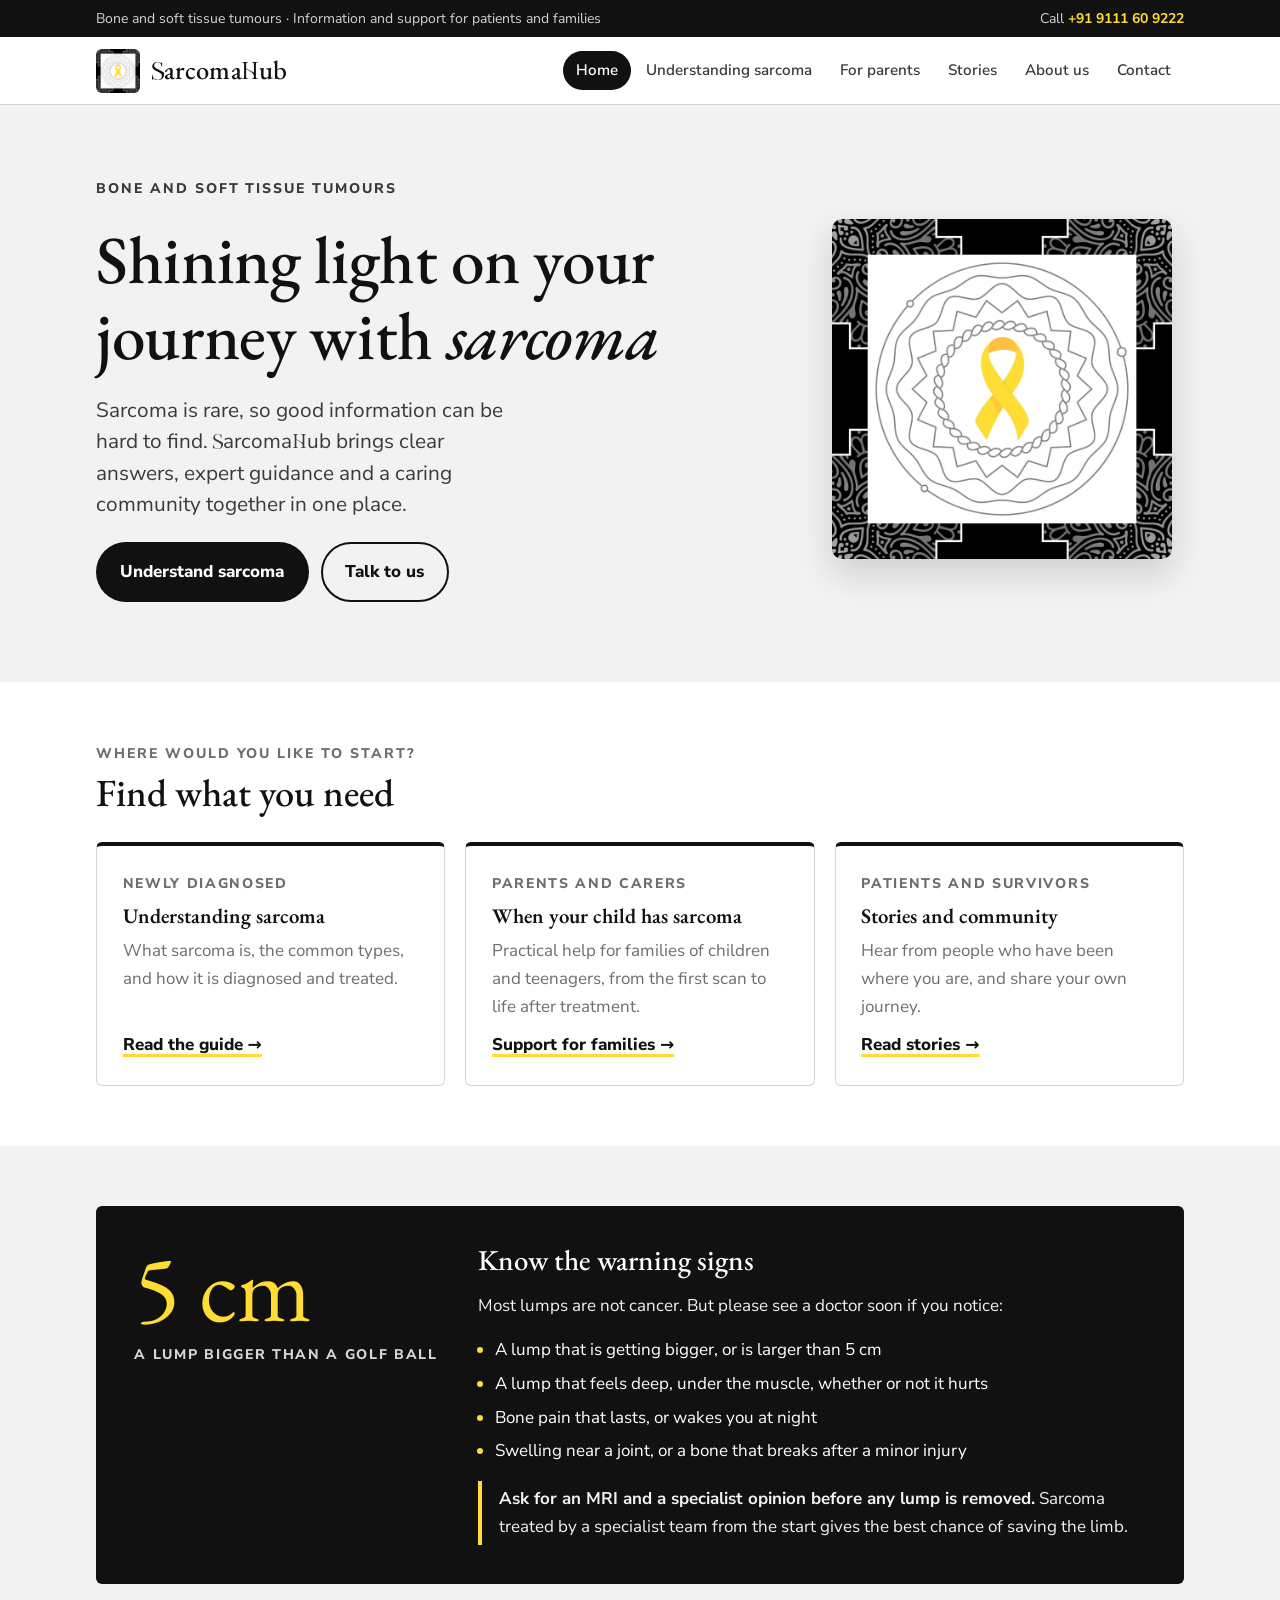
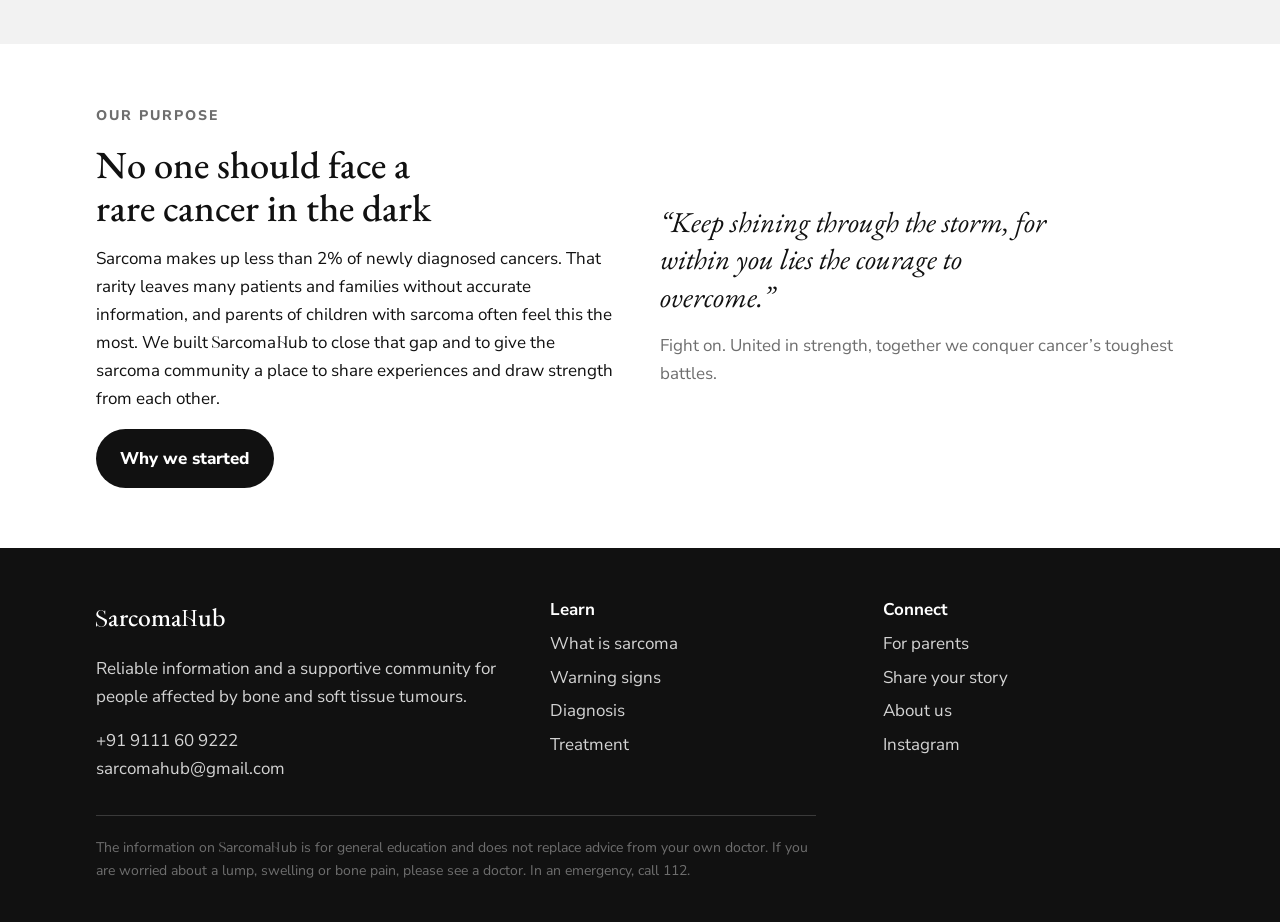
==== commit 63194955: "Bring back the mandala logo and cut yellow to small accents - Mandala logo restored in the header, h" ====
--- a/index.html
+++ b/index.html
@@ -29,7 +29,7 @@
 <header class="site">
   <div class="wrap">
     <a class="brand" href="/" aria-label="SarcomaHub home">
-      <img class="brand-logo" src="/assets/logo-sh.svg" width="52" height="45" alt="">
+      <img class="brand-logo" src="/assets/logo-96.png" width="44" height="44" alt="">
       <b class="brand-name"><span class="wm"><span class="g g-s">S</span>arcoma<span class="g g-h">H</span>ub</span></b>
     </a>
     <button class="menu-btn" id="menuBtn" aria-expanded="false" aria-controls="mainNav">Menu</button>
@@ -52,7 +52,7 @@
         <p class="lede">Sarcoma is rare, so good information can be hard to find. <span class="wm"><span class="g g-s">S</span>arcoma<span class="g g-h">H</span>ub</span> brings clear answers, expert guidance and a caring community together in one place.</p>
         <div class="row"><a class="btn primary" href="/understanding-sarcoma/">Understand sarcoma</a><a class="btn ghost" href="/contact/">Talk to us</a></div>
       </div>
-      <div class="hero-logo"><img src="/assets/logo-sh.svg" width="751" height="654" alt="SarcomaHub SH monogram"></div>
+      <picture class="hero-logo"><source srcset="/assets/logo-800.webp" type="image/webp"><img src="/assets/logo-800.jpg" width="800" height="800" alt="SarcomaHub logo: a mandala with the yellow sarcoma ribbon at its centre"></picture>
     </div>
   </section>
 
--- a/assets/style.css
+++ b/assets/style.css
@@ -1,4 +1,4 @@
-/* SarcomaHub: black, logo yellow (#FEDC34) and four greys only.
+/* SarcomaHub: mostly black, white and four greys, with the logo yellow (#FEDC34) only as a small accent.
    Type follows the brand book: EB Garamond for headings (sentence case), Avenir for everything else
    (Nunito Sans stands in on devices without Avenir). The S and H from the SH monogram replace the
    S and H in "SarcomaHub" and "Suraj Hindiskere" wherever they appear. */
@@ -51,12 +51,12 @@
 header.site{position:sticky;top:env(safe-area-inset-top,0px);z-index:5;background:var(--white);color:var(--black);border-bottom:1px solid var(--grey-3)}
 header.site .wrap{display:flex;align-items:center;gap:1rem;padding-block:.7rem}
 .brand{display:flex;align-items:center;gap:.75rem;text-decoration:none;margin-right:auto}
-.brand-logo{display:block;width:52px;height:auto}
+.brand-logo{display:block;width:44px;height:44px;border-radius:6px}
 .brand-name{font-family:var(--display);font-size:1.65rem;font-weight:500;letter-spacing:.005em;--cap:.655em;line-height:1}
 nav.main{display:flex;gap:.15rem;flex-wrap:wrap}
 nav.main a{text-decoration:none;padding:.45rem .8rem;border-radius:999px;font-weight:600;font-size:.95rem;color:var(--grey-1)}
 nav.main a:hover{background:var(--grey-4);color:var(--black)}
-nav.main a[aria-current="page"]{background:var(--yellow);color:var(--black)}
+nav.main a[aria-current="page"]{background:var(--black);color:var(--white)}
 .menu-btn{display:none;background:var(--black);border:0;color:var(--white);border-radius:999px;padding:.5rem 1rem;font:inherit;font-weight:800;cursor:pointer}
 @media (max-width:900px){
   .menu-btn{display:block}
@@ -67,7 +67,7 @@
 
 /* Buttons */
 .btn{display:inline-flex;align-items:center;gap:.5rem;padding:.85rem 1.4rem;border-radius:999px;text-decoration:none;border:2px solid transparent;cursor:pointer;font:inherit;font-weight:800;transition:background-color .15s,color .15s}
-.btn.primary{background:var(--black);color:var(--yellow)}
+.btn.primary{background:var(--black);color:var(--white)}
 .btn.primary:hover{background:var(--grey-1)}
 .btn.ghost{border-color:var(--black);background:transparent;color:var(--black)}
 .btn.ghost:hover{background:var(--black);color:var(--white)}
@@ -75,16 +75,18 @@
 .btn.dark:hover{background:var(--grey-1)}
 .row{display:flex;flex-wrap:wrap;gap:.75rem;align-items:center}
 
-/* Hero: logo yellow */
-.hero{background:var(--yellow);color:var(--black)}
+/* Hero: pale grey */
+.hero{background:var(--grey-4);color:var(--black)}
 .hero .wrap{display:grid;grid-template-columns:1.3fr .7fr;gap:3rem;align-items:center;padding-block:4.5rem 5rem}
 .hero h1{font-size:var(--step-4);font-weight:500;letter-spacing:-.005em}
 .hero h1 em{font-style:italic}
 .hero .eyebrow{color:var(--grey-1)}
 .hero .lede{font-size:var(--step-1);line-height:1.5;max-width:36ch;color:var(--grey-1)}
-.hero-logo{width:100%;max-width:340px;justify-self:center}
+.hero-logo{display:block;width:100%;max-width:340px;justify-self:center}
+.hero-logo img{border-radius:10px;box-shadow:0 14px 34px rgba(17,17,17,.16)}
 .hero-logo img,.about-logo img{display:block;width:100%;height:auto}
-.about-logo{width:100%;max-width:300px;justify-self:center;background:var(--yellow);padding:2.5rem;border-radius:var(--r)}
+.about-logo{display:block;width:100%;max-width:300px;justify-self:center}
+.about-logo img{border-radius:10px}
 @media (max-width:760px){.hero .wrap{grid-template-columns:1fr;gap:2rem;padding-block:2.5rem 3rem}.hero-logo{max-width:170px;order:-1;justify-self:start}}
 
 section.band{padding-block:3.75rem}
@@ -95,8 +97,8 @@
 @media (max-width:860px){.g3{grid-template-columns:repeat(2,minmax(0,1fr))}}
 @media (max-width:600px){.g3,.g2{grid-template-columns:1fr}}
 
-.path{display:flex;flex-direction:column;gap:.6rem;padding:1.6rem;background:var(--white);border:1px solid var(--grey-3);border-top:6px solid var(--yellow);border-radius:var(--r);text-decoration:none;min-width:0;transition:border-color .15s}
-.path:hover{border-color:var(--black);border-top-color:var(--yellow)}
+.path{display:flex;flex-direction:column;gap:.6rem;padding:1.6rem;background:var(--white);border:1px solid var(--grey-3);border-top:4px solid var(--black);border-radius:var(--r);text-decoration:none;min-width:0;transition:border-color .15s}
+.path:hover{border-color:var(--black)}
 .path .who{font-size:var(--step--1);font-weight:800;color:var(--grey-2);text-transform:uppercase;letter-spacing:.12em}
 .path .go{margin-top:auto;font-weight:800;text-decoration:underline;text-decoration-color:var(--yellow);text-decoration-thickness:3px;text-underline-offset:4px}
 
@@ -116,17 +118,17 @@
 /* Info pages */
 .subnav{display:flex;gap:.5rem;flex-wrap:wrap;margin-block:1.5rem 0}
 .subnav a{font-size:.95rem;font-weight:600;padding:.45rem .95rem;border-radius:999px;text-decoration:none;background:var(--grey-4);color:var(--black)}
-.subnav a:hover{background:var(--yellow)}
+.subnav a:hover{background:var(--grey-3)}
 article.info{display:flex;flex-direction:column;gap:3rem}
 article.info section{display:flex;flex-direction:column;gap:1rem;scroll-margin-top:5.5rem}
 .types{display:grid;grid-template-columns:repeat(2,minmax(0,1fr));gap:1rem}
 @media (max-width:600px){.types{grid-template-columns:1fr}}
-.type{background:var(--white);border:1px solid var(--grey-3);border-left:4px solid var(--yellow);border-radius:var(--r);padding:1.1rem 1.25rem;min-width:0}
+.type{background:var(--white);border:1px solid var(--grey-3);border-left:4px solid var(--grey-1);border-radius:var(--r);padding:1.1rem 1.25rem;min-width:0}
 .type h4{margin:0 0 .25rem;font-size:1.2rem;font-weight:600}
 .type p{font-size:.97rem;color:var(--grey-1)}
 ol.steps{list-style:none;margin:0;padding:0;display:flex;flex-direction:column;counter-reset:s}
 ol.steps li{counter-increment:s;display:grid;grid-template-columns:2.6rem 1fr;gap:1rem;padding-bottom:1.25rem;position:relative}
-ol.steps li::before{content:counter(s);width:2.6rem;height:2.6rem;border-radius:50%;background:var(--yellow);color:var(--black);display:grid;place-items:center;font-weight:600;font-family:var(--display);font-size:1.25rem}
+ol.steps li::before{content:counter(s);width:2.6rem;height:2.6rem;border-radius:50%;background:var(--black);color:var(--white);display:grid;place-items:center;font-weight:600;font-family:var(--display);font-size:1.25rem}
 ol.steps li:not(:last-child)::after{content:"";position:absolute;left:1.27rem;top:2.8rem;bottom:.2rem;width:2px;background:var(--grey-3)}
 ol.steps b{display:block}
 table.tx{width:100%;border-collapse:collapse;font-size:.97rem}
@@ -137,7 +139,7 @@
 
 .faq details{border-bottom:1px solid var(--grey-3);padding-block:.9rem}
 .faq summary{cursor:pointer;font-weight:700;list-style:none;display:flex;justify-content:space-between;gap:1rem}
-.faq summary::after{content:"+";font-size:1.4rem;line-height:1;color:var(--black);background:var(--yellow);width:1.6rem;height:1.6rem;border-radius:50%;display:grid;place-items:center;flex:none}
+.faq summary::after{content:"+";font-size:1.4rem;line-height:1;color:var(--white);background:var(--grey-1);width:1.6rem;height:1.6rem;border-radius:50%;display:grid;place-items:center;flex:none}
 .faq details[open] summary::after{content:"–"}
 .faq details p{margin-top:.6rem;color:var(--grey-1)}
 
@@ -150,21 +152,21 @@
 form.contact input,form.contact select,form.contact textarea{font:inherit;padding:.7rem .85rem;border:1px solid var(--grey-3);border-radius:4px;background:var(--white);color:var(--black);width:100%}
 form.contact textarea{min-height:130px;resize:vertical}
 .note{font-size:var(--step--1);color:var(--grey-2)}
-.ok{background:var(--grey-4);border-left:4px solid var(--yellow);padding:.9rem 1rem}
+.ok{background:var(--grey-4);border-left:4px solid var(--black);padding:.9rem 1rem}
 .phone{font-family:var(--display);font-size:var(--step-2);user-select:all}
 
 footer{background:var(--black);color:var(--grey-3)}
 footer .wrap{padding-block:3rem 2.5rem;display:grid;grid-template-columns:1.4fr 1fr 1fr;gap:2rem}
 footer a{text-decoration:none} footer a:hover{color:var(--white);text-decoration:underline;text-decoration-color:var(--yellow)}
 footer .links{display:grid;gap:.35rem;align-content:start}
-footer .links b{color:var(--yellow)}
+footer .links b{color:var(--white)}
 .foot-brand{font-family:var(--display);font-size:1.6rem;font-weight:500;color:var(--white);--cap:.655em}
 .foot-note{max-width:40ch}
 footer .disclaimer{grid-column:1/-1;border-top:1px solid var(--grey-1);padding-top:1.25rem;font-size:var(--step--1);color:var(--grey-2);max-width:90ch}
 @media (max-width:760px){footer .wrap{grid-template-columns:1fr}}
 
 @media (prefers-reduced-motion:reduce){.path,.btn{transition:none}}
-.pagehead{background:var(--grey-4);color:var(--black);border-bottom:6px solid var(--yellow)}
+.pagehead{background:var(--grey-4);color:var(--black);border-bottom:1px solid var(--grey-3)}
 .pagehead .wrap{padding-block:3rem 2.75rem;display:flex;flex-direction:column;gap:.8rem}
 .pagehead h1{font-size:var(--step-4);font-weight:500}
 .pagehead p{max-width:60ch;font-size:var(--step-1);line-height:1.5;color:var(--grey-1)}
@@ -173,7 +175,7 @@
 .skip{position:absolute;left:-999px;top:0;background:var(--yellow);color:var(--black);padding:.6rem 1rem;z-index:20}.skip:focus{left:16px}
 
 .person-card{display:grid;grid-template-columns:auto 1fr;gap:1.25rem;align-items:center;background:var(--grey-4);border-radius:var(--r);padding:1.25rem 1.5rem}
-.avatar.big{width:104px;height:104px;border:0;background:var(--yellow);padding:22px}
+.avatar.big{width:104px;height:104px;border:0;background:var(--white);padding:22px}
 .avatar.big img{display:block;width:100%;height:auto}
 ul.facts{margin:0;padding-left:1.1rem;display:grid;gap:.4rem;font-size:.97rem}
 ul.facts li::marker{color:var(--grey-2)}
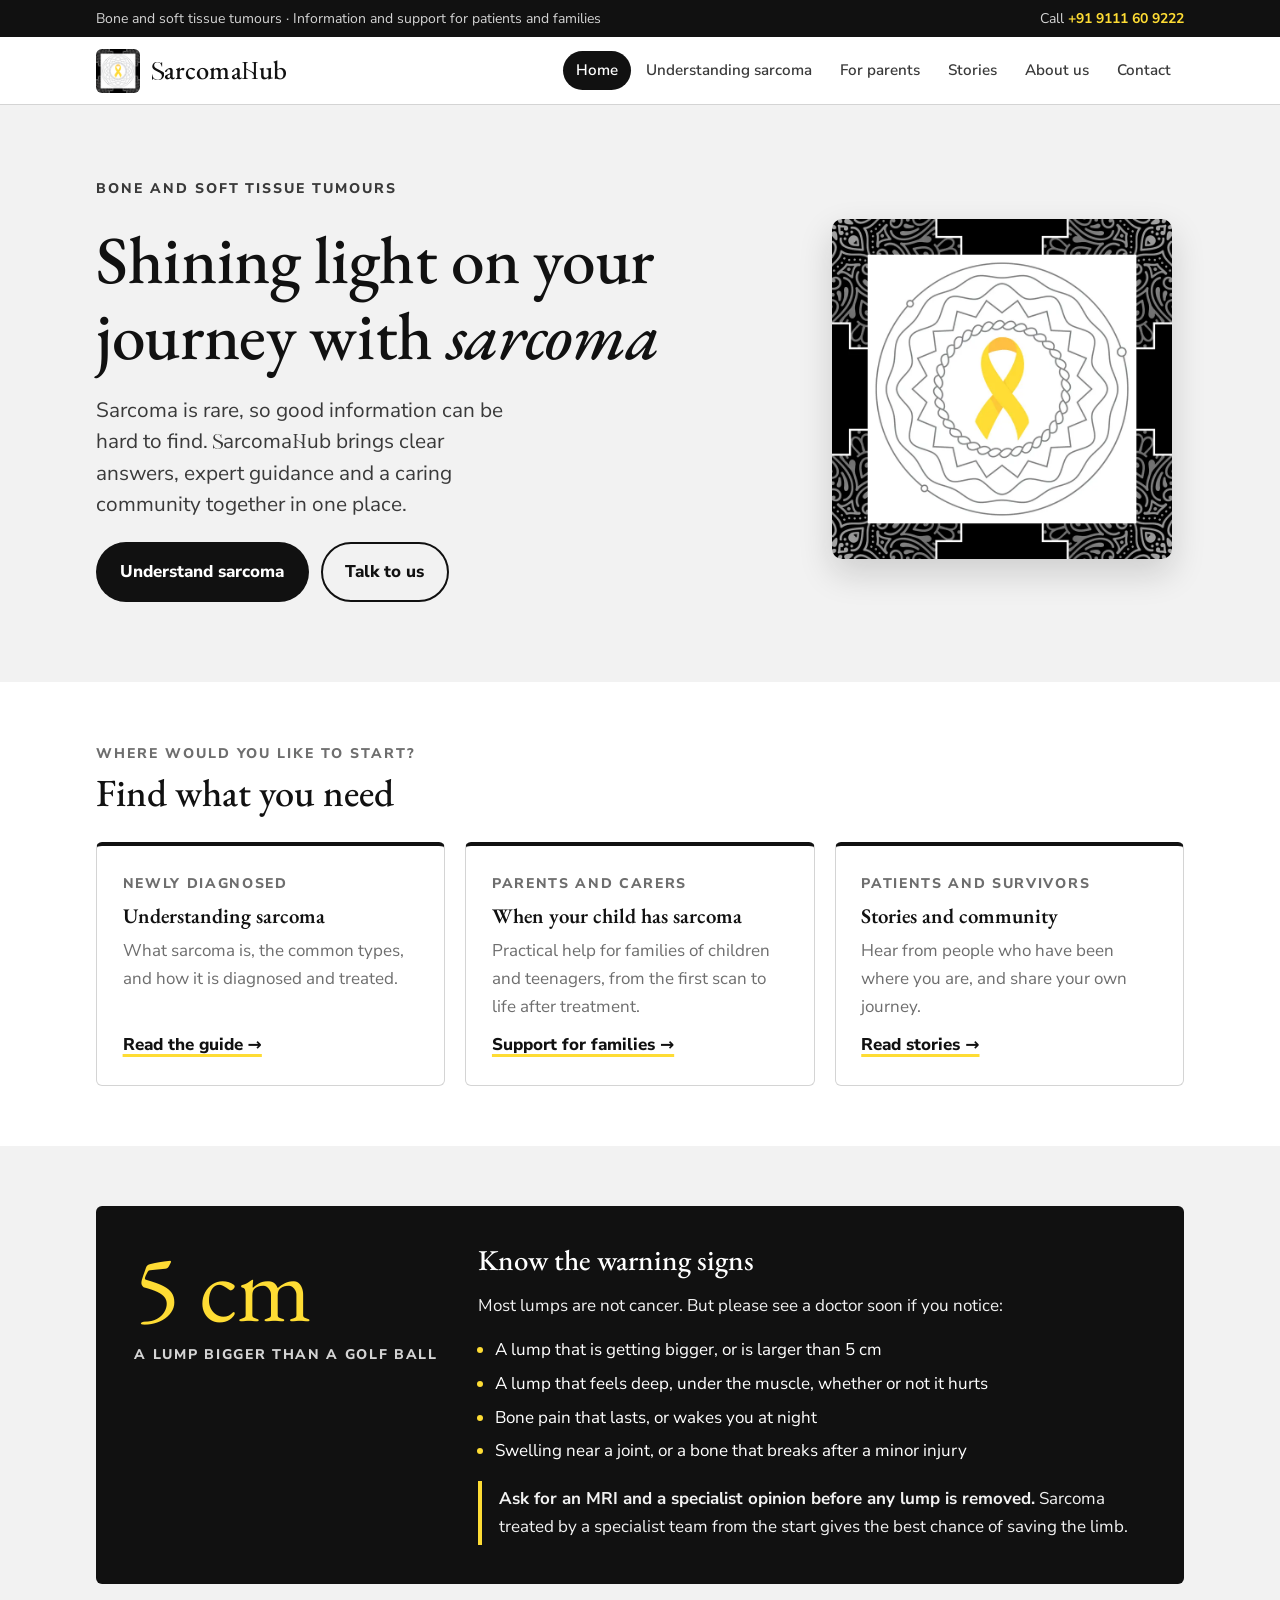
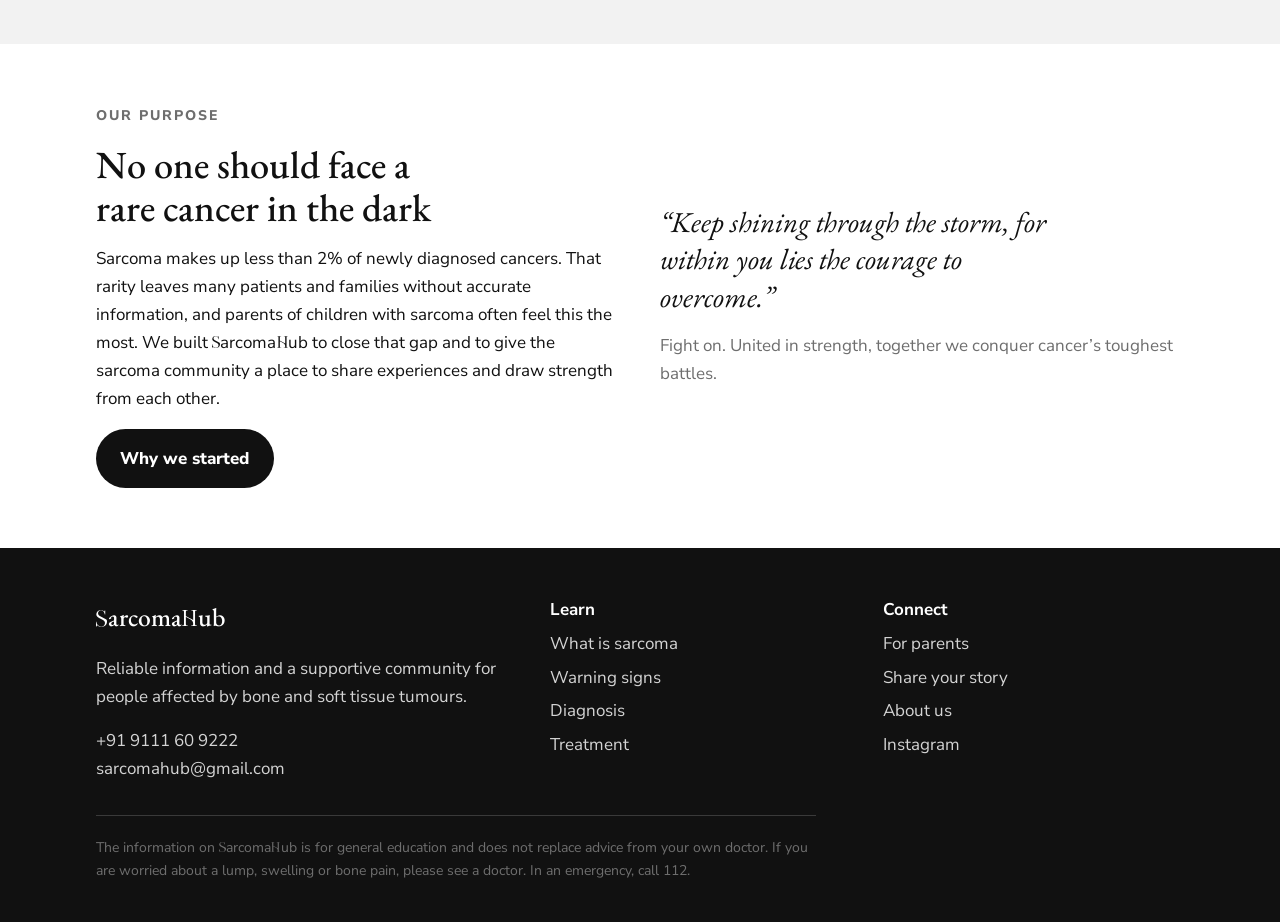
==== commit 20af3ee2: "Make browsers fetch the latest logo and styles Add version numbers to asset links and shorten asset " ====
--- a/index.html
+++ b/index.html
@@ -14,13 +14,13 @@
 <meta property="og:url" content="https://www.sarcomahub.com/">
 <meta name="twitter:card" content="summary_large_image">
 <meta name="theme-color" content="#111111">
-<link rel="icon" href="/assets/favicon-32.png" type="image/png" sizes="32x32">
-<link rel="apple-touch-icon" href="/assets/apple-touch-icon.png">
+<link rel="icon" href="/assets/favicon-32.png?v=7" type="image/png" sizes="32x32">
+<link rel="apple-touch-icon" href="/assets/apple-touch-icon.png?v=7">
 <meta property="og:image" content="https://www.sarcomahub.com/assets/og-image.jpg">
 <link rel="preconnect" href="https://fonts.googleapis.com">
 <link rel="preconnect" href="https://fonts.gstatic.com" crossorigin>
 <link rel="stylesheet" href="https://fonts.googleapis.com/css2?family=EB+Garamond:ital,wght@0,400;0,500;0,600;0,700;1,400;1,500&family=Nunito+Sans:ital,opsz,wght@0,6..12,400;0,6..12,600;0,6..12,800;0,6..12,900;1,6..12,400&display=swap">
-<link rel="stylesheet" href="/assets/style.css">
+<link rel="stylesheet" href="/assets/style.css?v=7">
 <script type="application/ld+json">{"@context":"https://schema.org","@type":"MedicalOrganization","name":"SarcomaHub","url":"https://www.sarcomahub.com/","telephone":"+91-9111609222","email":"sarcomahub@gmail.com","medicalSpecialty":"Oncologic","sameAs":["https://instagram.com/sarcomahub/"]}</script>
 </head>
 <body>
@@ -29,7 +29,7 @@
 <header class="site">
   <div class="wrap">
     <a class="brand" href="/" aria-label="SarcomaHub home">
-      <img class="brand-logo" src="/assets/logo-96.png" width="44" height="44" alt="">
+      <img class="brand-logo" src="/assets/logo-96.png?v=7" width="44" height="44" alt="">
       <b class="brand-name"><span class="wm"><span class="g g-s">S</span>arcoma<span class="g g-h">H</span>ub</span></b>
     </a>
     <button class="menu-btn" id="menuBtn" aria-expanded="false" aria-controls="mainNav">Menu</button>
@@ -113,6 +113,6 @@
     <p class="disclaimer">The information on <span class="wm"><span class="g g-s">S</span>arcoma<span class="g g-h">H</span>ub</span> is for general education and does not replace advice from your own doctor. If you are worried about a lump, swelling or bone pain, please see a doctor. In an emergency, call 112.</p>
   </div>
 </footer>
-<script src="/assets/site.js" defer></script>
+<script src="/assets/site.js?v=7" defer></script>
 </body>
 </html>
--- a/assets/style.css
+++ b/assets/style.css
@@ -40,9 +40,9 @@
 .g{display:inline-block;overflow:hidden;white-space:nowrap;text-indent:150%;font-size:inherit;background-color:currentColor;vertical-align:baseline;
    -webkit-mask-position:center;mask-position:center;-webkit-mask-size:contain;mask-size:contain;-webkit-mask-repeat:no-repeat;mask-repeat:no-repeat}
 .g-s{height:calc(var(--cap)*1.022);width:calc(var(--cap)*1.022*.659);margin:0 .01em calc(var(--cap)*-.011) 0;
-     -webkit-mask-image:url(/assets/letter-s.svg);mask-image:url(/assets/letter-s.svg)}
+     -webkit-mask-image:url(/assets/letter-s.svg?v=7);mask-image:url(/assets/letter-s.svg?v=7)}
 .g-h{height:var(--cap);width:calc(var(--cap)*.9425);margin:0 .015em 0 .02em;
-     -webkit-mask-image:url(/assets/letter-h.svg);mask-image:url(/assets/letter-h.svg)}
+     -webkit-mask-image:url(/assets/letter-h.svg?v=7);mask-image:url(/assets/letter-h.svg?v=7)}
 
 /* Masthead */
 .topbar{background:var(--black);color:var(--grey-3);font-size:var(--step--1)}
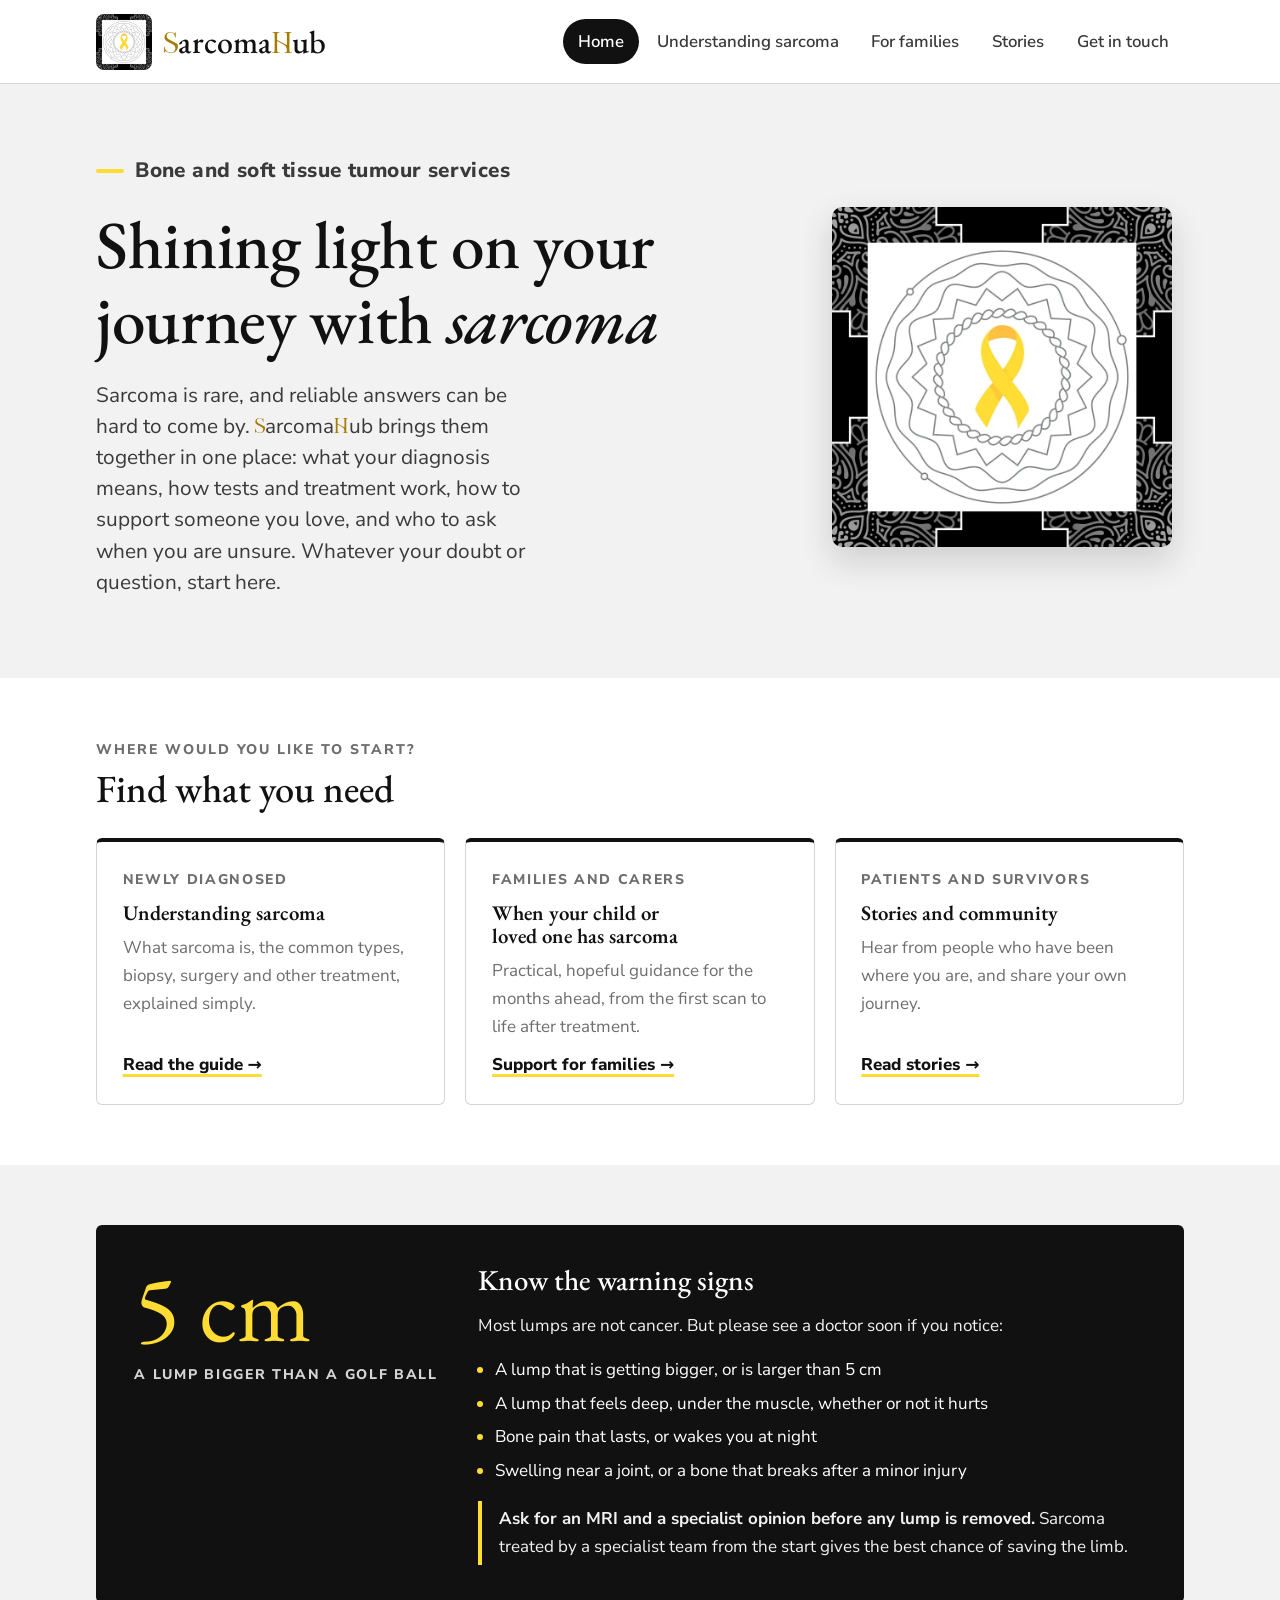
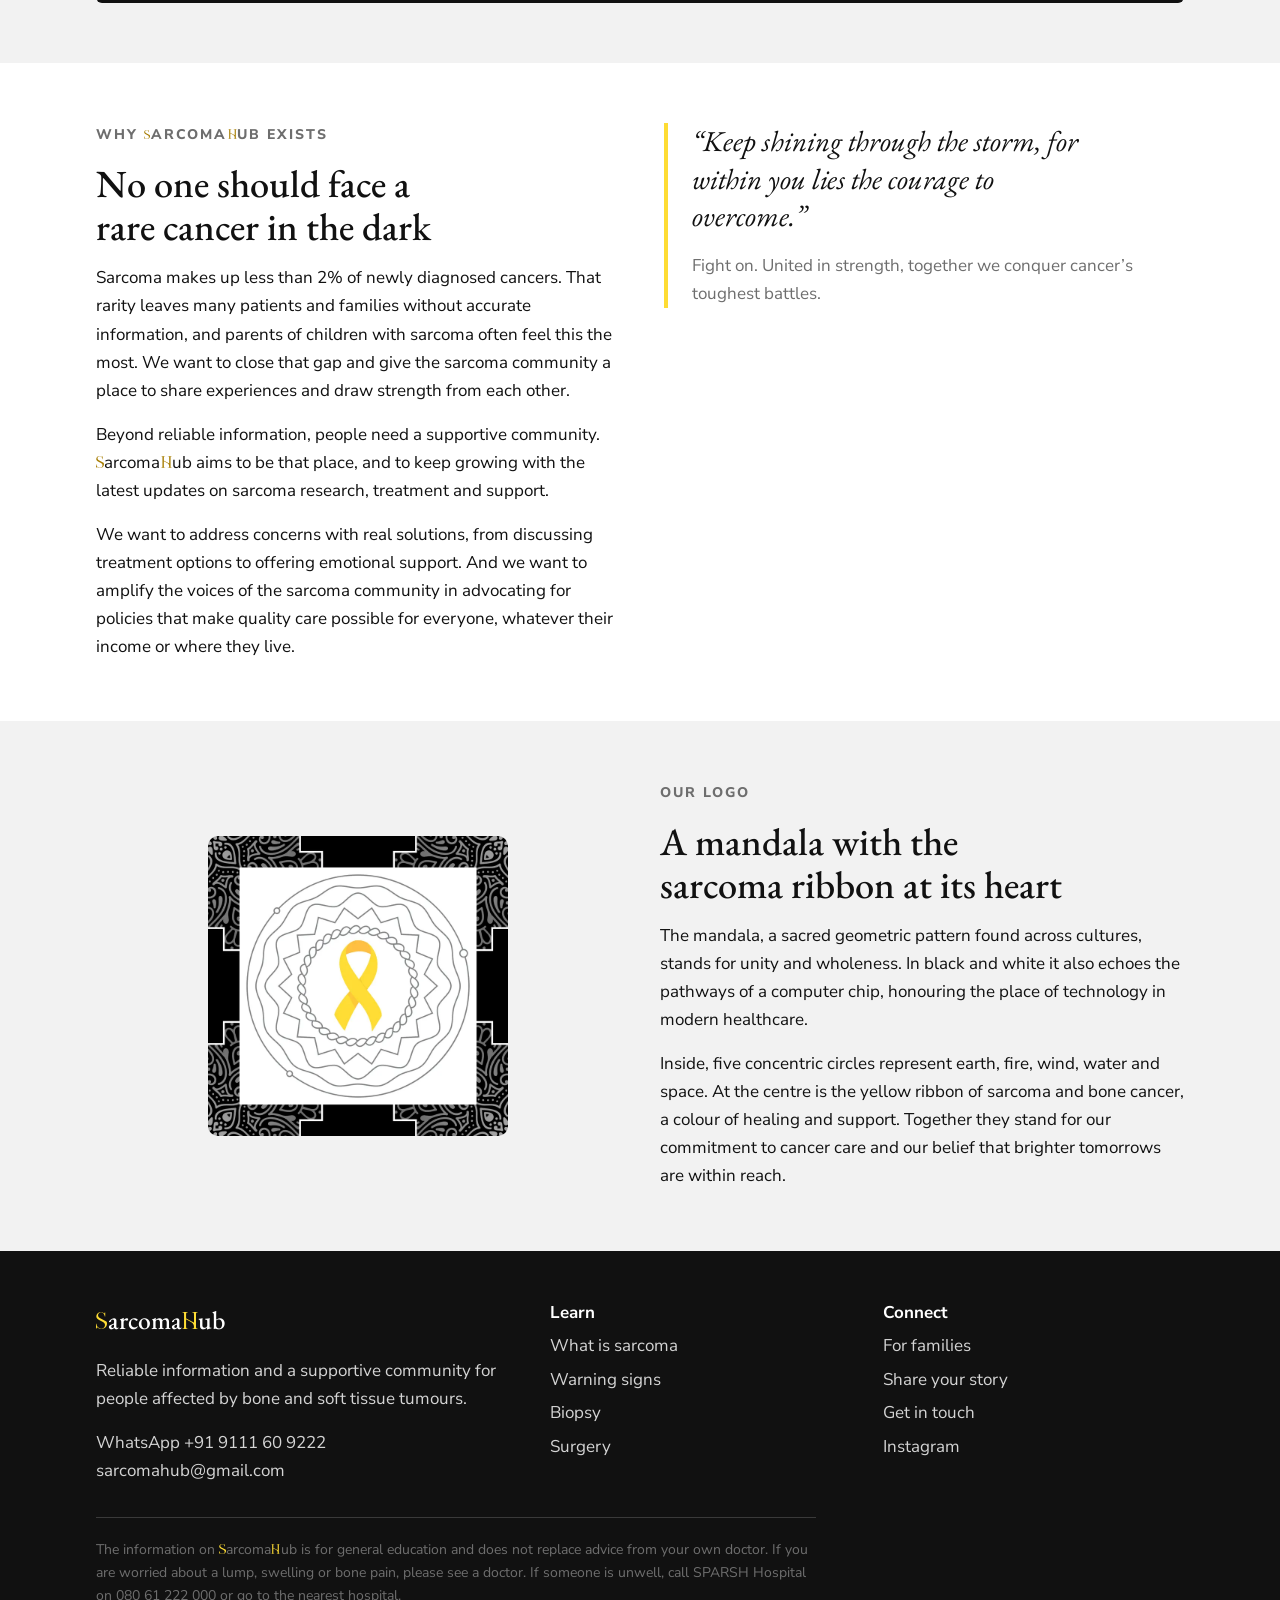
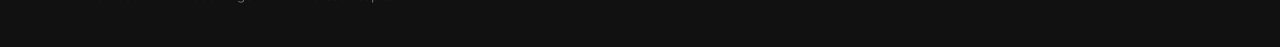
==== commit 5cb6bf00: "Rebuild site with the full change list: Get in touch page, biopsy, surgery and families content, ill" ====
--- a/index.html
+++ b/index.html
@@ -5,114 +5,124 @@
 <meta name="viewport" content="width=device-width, initial-scale=1">
 <meta name="robots" content="noindex"><!-- remove when ready for Google -->
 <title>SarcomaHub: bone and soft tissue tumour information and support</title>
-<meta name="description" content="Clear information, expert guidance and a caring community for people affected by sarcoma in India.">
+<meta name="description" content="One place for every question about bone and soft tissue tumours: clear answers, expert guidance and a caring community for patients and families in India.">
 <link rel="canonical" href="https://www.sarcomahub.com/">
 <meta property="og:type" content="website">
 <meta property="og:site_name" content="SarcomaHub">
 <meta property="og:title" content="SarcomaHub: bone and soft tissue tumour information and support">
-<meta property="og:description" content="Clear information, expert guidance and a caring community for people affected by sarcoma in India.">
+<meta property="og:description" content="One place for every question about bone and soft tissue tumours: clear answers, expert guidance and a caring community for patients and families in India.">
 <meta property="og:url" content="https://www.sarcomahub.com/">
+<meta property="og:image" content="https://www.sarcomahub.com/assets/og-image.jpg">
 <meta name="twitter:card" content="summary_large_image">
 <meta name="theme-color" content="#111111">
-<link rel="icon" href="/assets/favicon-32.png?v=7" type="image/png" sizes="32x32">
-<link rel="apple-touch-icon" href="/assets/apple-touch-icon.png?v=7">
-<meta property="og:image" content="https://www.sarcomahub.com/assets/og-image.jpg">
+<link rel="icon" href="/assets/favicon-32.png?v=8" type="image/png" sizes="32x32">
+<link rel="apple-touch-icon" href="/assets/apple-touch-icon.png?v=8">
 <link rel="preconnect" href="https://fonts.googleapis.com">
 <link rel="preconnect" href="https://fonts.gstatic.com" crossorigin>
 <link rel="stylesheet" href="https://fonts.googleapis.com/css2?family=EB+Garamond:ital,wght@0,400;0,500;0,600;0,700;1,400;1,500&family=Nunito+Sans:ital,opsz,wght@0,6..12,400;0,6..12,600;0,6..12,800;0,6..12,900;1,6..12,400&display=swap">
-<link rel="stylesheet" href="/assets/style.css?v=7">
-<script type="application/ld+json">{"@context":"https://schema.org","@type":"MedicalOrganization","name":"SarcomaHub","url":"https://www.sarcomahub.com/","telephone":"+91-9111609222","email":"sarcomahub@gmail.com","medicalSpecialty":"Oncologic","sameAs":["https://instagram.com/sarcomahub/"]}</script>
+<link rel="stylesheet" href="/assets/style.css?v=8">
+<script type="application/ld+json">{"@context":"https://schema.org","@type":"MedicalOrganization","name":"SarcomaHub","url":"https://www.sarcomahub.com/","email":"sarcomahub@gmail.com","medicalSpecialty":"Oncologic","sameAs":["https://instagram.com/sarcomahub/"]}</script>
 </head>
 <body>
 <a class="skip" href="#main">Skip to content</a>
-<div class="topbar"><div class="wrap"><span>Bone and soft tissue tumours · Information and support for patients and families</span><span>Call <strong>+91 9111 60 9222</strong></span></div></div>
 <header class="site">
   <div class="wrap">
     <a class="brand" href="/" aria-label="SarcomaHub home">
-      <img class="brand-logo" src="/assets/logo-96.png?v=7" width="44" height="44" alt="">
+      <img class="brand-logo" src="/assets/logo-96.png?v=8" width="56" height="56" alt="">
       <b class="brand-name"><span class="wm"><span class="g g-s">S</span>arcoma<span class="g g-h">H</span>ub</span></b>
     </a>
     <button class="menu-btn" id="menuBtn" aria-expanded="false" aria-controls="mainNav">Menu</button>
     <nav class="main" id="mainNav" aria-label="Main">
       <a href="/" aria-current="page">Home</a>
       <a href="/understanding-sarcoma/">Understanding sarcoma</a>
-      <a href="/for-parents/">For parents</a>
+      <a href="/for-parents/">For families</a>
       <a href="/stories/">Stories</a>
-      <a href="/about/">About us</a>
-      <a href="/contact/">Contact</a>
+      <a href="/get-in-touch/">Get in touch</a>
     </nav>
   </div>
 </header>
 <main id="main">
 <section class="hero">
-    <div class="wrap">
-      <div class="stack" style="gap:1.4rem">
-        <span class="eyebrow">Bone and soft tissue tumours</span>
-        <h1>Shining light on your journey with <em>sarcoma</em></h1>
-        <p class="lede">Sarcoma is rare, so good information can be hard to find. <span class="wm"><span class="g g-s">S</span>arcoma<span class="g g-h">H</span>ub</span> brings clear answers, expert guidance and a caring community together in one place.</p>
-        <div class="row"><a class="btn primary" href="/understanding-sarcoma/">Understand sarcoma</a><a class="btn ghost" href="/contact/">Talk to us</a></div>
-      </div>
-      <picture class="hero-logo"><source srcset="/assets/logo-800.webp" type="image/webp"><img src="/assets/logo-800.jpg" width="800" height="800" alt="SarcomaHub logo: a mandala with the yellow sarcoma ribbon at its centre"></picture>
+  <div class="wrap">
+    <div class="stack" style="gap:1.4rem">
+      <span class="hero-kicker">Bone and soft tissue tumour services</span>
+      <h1>Shining light on your journey with <em>sarcoma</em></h1>
+      <p class="lede">Sarcoma is rare, and reliable answers can be hard to come by. <span class="wm"><span class="g g-s">S</span>arcoma<span class="g g-h">H</span>ub</span> brings them together in one place: what your diagnosis means, how tests and treatment work, how to support someone you love, and who to ask when you are unsure. Whatever your doubt or question, start here.</p>
     </div>
-  </section>
+    <picture class="hero-logo"><source srcset="/assets/logo-800.webp" type="image/webp"><img src="/assets/logo-800.jpg" width="800" height="800" alt="SarcomaHub logo: a mandala with the yellow sarcoma ribbon at its centre"></picture>
+  </div>
+</section>
 
-  <section class="band">
-    <div class="wrap stack" style="gap:1.75rem">
-      <div class="stack" style="gap:.4rem"><span class="eyebrow">Where would you like to start?</span><h2>Find what you need</h2></div>
-      <div class="grid g3">
-        <a class="path" href="/understanding-sarcoma/"><span class="who">Newly diagnosed</span><h3>Understanding sarcoma</h3><p class="muted">What sarcoma is, the common types, and how it is diagnosed and treated.</p><span class="go">Read the guide →</span></a>
-        <a class="path" href="/for-parents/"><span class="who">Parents and carers</span><h3>When your child has sarcoma</h3><p class="muted">Practical help for families of children and teenagers, from the first scan to life after treatment.</p><span class="go">Support for families →</span></a>
-        <a class="path" href="/stories/"><span class="who">Patients and survivors</span><h3>Stories and community</h3><p class="muted">Hear from people who have been where you are, and share your own journey.</p><span class="go">Read stories →</span></a>
+<section class="band">
+  <div class="wrap stack" style="gap:1.75rem">
+    <div class="stack" style="gap:.4rem"><span class="eyebrow">Where would you like to start?</span><h2>Find what you need</h2></div>
+    <div class="grid g3">
+      <a class="path" href="/understanding-sarcoma/"><span class="who">Newly diagnosed</span><h3>Understanding sarcoma</h3><p class="muted">What sarcoma is, the common types, biopsy, surgery and other treatment, explained simply.</p><span class="go">Read the guide →</span></a>
+      <a class="path" href="/for-parents/"><span class="who">Families and carers</span><h3>When your child or loved one has sarcoma</h3><p class="muted">Practical, hopeful guidance for the months ahead, from the first scan to life after treatment.</p><span class="go">Support for families →</span></a>
+      <a class="path" href="/stories/"><span class="who">Patients and survivors</span><h3>Stories and community</h3><p class="muted">Hear from people who have been where you are, and share your own journey.</p><span class="go">Read stories →</span></a>
+    </div>
+  </div>
+</section>
+
+<section class="band alt">
+  <div class="wrap">
+    <div class="signs">
+      <div class="big">5 cm<small>A lump bigger than a golf ball</small></div>
+      <div class="stack">
+        <h2 style="font-size:var(--step-2)">Know the warning signs</h2>
+        <p>Most lumps are not cancer. But please see a doctor soon if you notice:</p>
+        <ul>
+          <li>A lump that is getting bigger, or is larger than 5 cm</li>
+          <li>A lump that feels deep, under the muscle, whether or not it hurts</li>
+          <li>Bone pain that lasts, or wakes you at night</li>
+          <li>Swelling near a joint, or a bone that breaks after a minor injury</li>
+        </ul>
+        <p class="callout"><b>Ask for an MRI and a specialist opinion before any lump is removed.</b> Sarcoma treated by a specialist team from the start gives the best chance of saving the limb.</p>
       </div>
     </div>
-  </section>
+  </div>
+</section>
 
-  <section class="band alt">
-    <div class="wrap">
-      <div class="signs">
-        <div class="big">5 cm<small>A lump bigger than a golf ball</small></div>
-        <div class="stack">
-          <h2 style="font-size:var(--step-2)">Know the warning signs</h2>
-          <p>Most lumps are not cancer. But please see a doctor soon if you notice:</p>
-          <ul>
-            <li>A lump that is getting bigger, or is larger than 5 cm</li>
-            <li>A lump that feels deep, under the muscle, whether or not it hurts</li>
-            <li>Bone pain that lasts, or wakes you at night</li>
-            <li>Swelling near a joint, or a bone that breaks after a minor injury</li>
-          </ul>
-          <p class="callout"><b>Ask for an MRI and a specialist opinion before any lump is removed.</b> Sarcoma treated by a specialist team from the start gives the best chance of saving the limb.</p>
-        </div>
-      </div>
+<section class="band" id="why">
+  <div class="wrap grid g2" style="gap:2.5rem 3rem;align-items:start">
+    <div class="stack">
+      <span class="eyebrow">Why <span class="wm"><span class="g g-s">S</span>arcoma<span class="g g-h">H</span>ub</span> exists</span>
+      <h2>No one should face a rare cancer in the dark</h2>
+      <p class="read">Sarcoma makes up less than 2% of newly diagnosed cancers. That rarity leaves many patients and families without accurate information, and parents of children with sarcoma often feel this the most. We want to close that gap and give the sarcoma community a place to share experiences and draw strength from each other.</p>
+      <p class="read">Beyond reliable information, people need a supportive community. <span class="wm"><span class="g g-s">S</span>arcoma<span class="g g-h">H</span>ub</span> aims to be that place, and to keep growing with the latest updates on sarcoma research, treatment and support.</p>
+      <p class="read">We want to address concerns with real solutions, from discussing treatment options to offering emotional support. And we want to amplify the voices of the sarcoma community in advocating for policies that make quality care possible for everyone, whatever their income or where they live.</p>
     </div>
-  </section>
+    <figure class="stack quote-block" style="margin:0">
+      <p class="quote">“Keep shining through the storm, for within you lies the courage to overcome.”</p>
+      <figcaption class="muted">Fight on. United in strength, together we conquer cancer’s toughest battles.</figcaption>
+    </figure>
+  </div>
+</section>
 
-  <section class="band">
-    <div class="wrap grid g2" style="align-items:center;gap:2.5rem">
-      <div class="stack">
-        <span class="eyebrow">Our purpose</span>
-        <h2>No one should face a rare cancer in the dark</h2>
-        <p class="read">Sarcoma makes up less than 2% of newly diagnosed cancers. That rarity leaves many patients and families without accurate information, and parents of children with sarcoma often feel this the most. We built <span class="wm"><span class="g g-s">S</span>arcoma<span class="g g-h">H</span>ub</span> to close that gap and to give the sarcoma community a place to share experiences and draw strength from each other.</p>
-        <div><a class="btn dark" href="/about/">Why we started</a></div>
-      </div>
-      <figure class="stack" style="margin:0">
-        <p class="quote">“Keep shining through the storm, for within you lies the courage to overcome.”</p>
-        <figcaption class="muted">Fight on. United in strength, together we conquer cancer’s toughest battles.</figcaption>
-      </figure>
+<section class="band alt" id="logo">
+  <div class="wrap grid g2" style="align-items:center;gap:2.5rem">
+    <picture class="about-logo"><source srcset="/assets/logo-800.webp" type="image/webp"><img src="/assets/logo-800.jpg" width="800" height="800" alt="The SarcomaHub mandala logo" loading="lazy"></picture>
+    <div class="stack read">
+      <span class="eyebrow">Our logo</span>
+      <h2>A mandala with the sarcoma ribbon at its heart</h2>
+      <p>The mandala, a sacred geometric pattern found across cultures, stands for unity and wholeness. In black and white it also echoes the pathways of a computer chip, honouring the place of technology in modern healthcare.</p>
+      <p>Inside, five concentric circles represent earth, fire, wind, water and space. At the centre is the yellow ribbon of sarcoma and bone cancer, a colour of healing and support. Together they stand for our commitment to cancer care and our belief that brighter tomorrows are within reach.</p>
     </div>
-  </section>
+  </div>
+</section>
 </main>
 <footer>
   <div class="wrap">
     <div class="stack">
       <b class="foot-brand"><span class="wm"><span class="g g-s">S</span>arcoma<span class="g g-h">H</span>ub</span></b>
       <p class="foot-note">Reliable information and a supportive community for people affected by bone and soft tissue tumours.</p>
-      <p>+91 9111 60 9222<br>sarcomahub@gmail.com</p>
+      <p><a href="https://wa.me/919111609222">WhatsApp +91 9111 60 9222</a><br><a href="mailto:sarcomahub@gmail.com">sarcomahub@gmail.com</a></p>
     </div>
-    <div class="links"><b>Learn</b><a href="/understanding-sarcoma/">What is sarcoma</a><a href="/understanding-sarcoma/#learn-signs">Warning signs</a><a href="/understanding-sarcoma/#learn-diagnosis">Diagnosis</a><a href="/understanding-sarcoma/#learn-treatment">Treatment</a></div>
-    <div class="links"><b>Connect</b><a href="/for-parents/">For parents</a><a href="/stories/">Share your story</a><a href="/about/">About us</a><a href="https://instagram.com/sarcomahub/" target="_blank" rel="noopener">Instagram</a></div>
-    <p class="disclaimer">The information on <span class="wm"><span class="g g-s">S</span>arcoma<span class="g g-h">H</span>ub</span> is for general education and does not replace advice from your own doctor. If you are worried about a lump, swelling or bone pain, please see a doctor. In an emergency, call 112.</p>
+    <div class="links"><b>Learn</b><a href="/understanding-sarcoma/">What is sarcoma</a><a href="/understanding-sarcoma/#learn-signs">Warning signs</a><a href="/understanding-sarcoma/#learn-biopsy">Biopsy</a><a href="/understanding-sarcoma/#learn-surgery">Surgery</a></div>
+    <div class="links"><b>Connect</b><a href="/for-parents/">For families</a><a href="/stories/">Share your story</a><a href="/get-in-touch/">Get in touch</a><a href="https://instagram.com/sarcomahub/" target="_blank" rel="noopener">Instagram</a></div>
+    <p class="disclaimer">The information on <span class="wm"><span class="g g-s">S</span>arcoma<span class="g g-h">H</span>ub</span> is for general education and does not replace advice from your own doctor. If you are worried about a lump, swelling or bone pain, please see a doctor. If someone is unwell, call SPARSH Hospital on 080 61 222 000 or go to the nearest hospital.</p>
   </div>
 </footer>
-<script src="/assets/site.js?v=7" defer></script>
+<script src="/assets/site.js?v=8" defer></script>
 </body>
 </html>
--- a/assets/style.css
+++ b/assets/style.css
@@ -11,6 +11,7 @@
   --grey-3:#D4D4D4;   /* light grey: lines and borders */
   --grey-4:#F2F2F2;   /* pale grey: alternate bands */
   --white:#FFFFFF;
+  --gold:#A67C00;     /* deep logo yellow for the S and H on light backgrounds (3.8:1 on white) */
   --display:"EB Garamond", Garamond, Georgia, serif;
   --body:"Avenir", "Avenir LT Std", "Nunito Sans", "Segoe UI", system-ui, sans-serif;
   --step--1:.875rem; --step-0:1.0625rem; --step-1:1.3rem; --step-2:1.8rem; --step-3:2.4rem; --step-4:clamp(2.6rem,6vw,4.2rem);
@@ -37,24 +38,23 @@
 
 /* The S and H letters from the monogram */
 .wm{white-space:nowrap}
-.g{display:inline-block;overflow:hidden;white-space:nowrap;text-indent:150%;font-size:inherit;background-color:currentColor;vertical-align:baseline;
+.g{display:inline-block;overflow:hidden;white-space:nowrap;text-indent:150%;font-size:inherit;background-color:var(--gold);vertical-align:baseline;
    -webkit-mask-position:center;mask-position:center;-webkit-mask-size:contain;mask-size:contain;-webkit-mask-repeat:no-repeat;mask-repeat:no-repeat}
 .g-s{height:calc(var(--cap)*1.022);width:calc(var(--cap)*1.022*.659);margin:0 .01em calc(var(--cap)*-.011) 0;
      -webkit-mask-image:url(/assets/letter-s.svg?v=7);mask-image:url(/assets/letter-s.svg?v=7)}
 .g-h{height:var(--cap);width:calc(var(--cap)*.9425);margin:0 .015em 0 .02em;
      -webkit-mask-image:url(/assets/letter-h.svg?v=7);mask-image:url(/assets/letter-h.svg?v=7)}
 
+footer .g,.signs .g{background-color:var(--yellow)}
+
 /* Masthead */
-.topbar{background:var(--black);color:var(--grey-3);font-size:var(--step--1)}
-.topbar .wrap{display:flex;flex-wrap:wrap;gap:.25rem 1.25rem;justify-content:space-between;padding-block:.45rem}
-.topbar strong{color:var(--yellow)}
 header.site{position:sticky;top:env(safe-area-inset-top,0px);z-index:5;background:var(--white);color:var(--black);border-bottom:1px solid var(--grey-3)}
-header.site .wrap{display:flex;align-items:center;gap:1rem;padding-block:.7rem}
+header.site .wrap{display:flex;align-items:center;gap:1rem;padding-block:.85rem}
 .brand{display:flex;align-items:center;gap:.75rem;text-decoration:none;margin-right:auto}
-.brand-logo{display:block;width:44px;height:44px;border-radius:6px}
-.brand-name{font-family:var(--display);font-size:1.65rem;font-weight:500;letter-spacing:.005em;--cap:.655em;line-height:1}
+.brand-logo{display:block;width:56px;height:56px;border-radius:8px}
+.brand-name{font-family:var(--display);font-size:2rem;font-weight:500;letter-spacing:.005em;--cap:.655em;line-height:1}
 nav.main{display:flex;gap:.15rem;flex-wrap:wrap}
-nav.main a{text-decoration:none;padding:.45rem .8rem;border-radius:999px;font-weight:600;font-size:.95rem;color:var(--grey-1)}
+nav.main a{text-decoration:none;padding:.55rem .95rem;border-radius:999px;font-weight:600;font-size:1.05rem;color:var(--grey-1)}
 nav.main a:hover{background:var(--grey-4);color:var(--black)}
 nav.main a[aria-current="page"]{background:var(--black);color:var(--white)}
 .menu-btn{display:none;background:var(--black);border:0;color:var(--white);border-radius:999px;padding:.5rem 1rem;font:inherit;font-weight:800;cursor:pointer}
@@ -120,10 +120,11 @@
 .subnav a{font-size:.95rem;font-weight:600;padding:.45rem .95rem;border-radius:999px;text-decoration:none;background:var(--grey-4);color:var(--black)}
 .subnav a:hover{background:var(--grey-3)}
 article.info{display:flex;flex-direction:column;gap:3rem}
-article.info section{display:flex;flex-direction:column;gap:1rem;scroll-margin-top:5.5rem}
+article.info section{display:flex;flex-direction:column;gap:1rem;scroll-margin-top:6.5rem}
 .types{display:grid;grid-template-columns:repeat(2,minmax(0,1fr));gap:1rem}
 @media (max-width:600px){.types{grid-template-columns:1fr}}
-.type{background:var(--white);border:1px solid var(--grey-3);border-left:4px solid var(--grey-1);border-radius:var(--r);padding:1.1rem 1.25rem;min-width:0}
+.type{background:var(--white);border:1px solid var(--grey-3);border-left:4px solid var(--grey-1);border-radius:var(--r);padding:1rem 1.25rem 1rem 1rem;min-width:0;display:grid;grid-template-columns:72px 1fr;gap:1rem;align-items:start}
+.type img{display:block;width:72px;height:72px}
 .type h4{margin:0 0 .25rem;font-size:1.2rem;font-weight:600}
 .type p{font-size:.97rem;color:var(--grey-1)}
 ol.steps{list-style:none;margin:0;padding:0;display:flex;flex-direction:column;counter-reset:s}
@@ -183,3 +184,58 @@
 .email{font-size:var(--step-1);user-select:all;word-break:break-all}
 .where{background:var(--grey-4);border-radius:var(--r);padding:1.5rem}
 @media (max-width:480px){.person-card{grid-template-columns:1fr}}
+
+/* Hero kicker (replaces the small eyebrow) */
+.hero-kicker{font-family:var(--body);font-size:var(--step-1);font-weight:800;letter-spacing:.02em;color:var(--grey-1);display:flex;align-items:flex-start;gap:.7rem;line-height:1.35}
+.hero-kicker::before{content:"";width:28px;height:4px;border-radius:2px;background:var(--yellow);flex:none;margin-top:.6em}
+
+/* Get in touch: WhatsApp and email at the same size */
+.contact-list{display:grid;gap:.75rem}
+.contact-item{display:grid;grid-template-columns:52px 1fr;gap:1rem;align-items:center;padding:1rem 1.25rem;border:1px solid var(--grey-3);border-radius:var(--r);text-decoration:none;min-height:44px;transition:border-color .15s,background-color .15s}
+.contact-item:hover{border-color:var(--black);background:var(--grey-4)}
+.ci-icon{width:52px;height:52px;padding:13px;border-radius:50%;background:var(--black);fill:none;stroke:var(--white);stroke-width:1.8;stroke-linecap:round;stroke-linejoin:round}
+.ci-label{display:block;font-size:var(--step--1);font-weight:800;letter-spacing:.12em;text-transform:uppercase;color:var(--grey-2)}
+.ci-value{display:block;font-size:var(--step-1);font-weight:600;color:var(--black);word-break:break-word}
+.person-name{font-size:var(--step-2);font-weight:500}
+.quote-block{border-left:4px solid var(--yellow);padding-left:1.5rem}
+.btn.light{background:var(--white);color:var(--black)}
+.btn.light:hover{background:var(--grey-3)}
+
+/* Long-form pages: text beside illustrations */
+.split{display:grid!important;grid-template-columns:minmax(0,1.5fr) minmax(0,1fr);gap:1.5rem 3rem;align-items:start}
+.split>.read{max-width:68ch}
+@media (max-width:860px){.split{grid-template-columns:1fr}}
+.fig{margin:0;display:flex;flex-direction:column;gap:.5rem;max-width:340px}
+.fig img{display:block;width:100%;height:auto;border-radius:16px}
+.fig figcaption{font-size:var(--step--1);font-weight:700;color:var(--grey-2);text-align:center}
+.figpair{display:grid;grid-template-columns:1fr 1fr;gap:1rem;max-width:440px}
+.figpair .fig{max-width:none}
+#learn-metastasis .fig,#metastasis .fig{max-width:180px}
+.titled{display:flex;align-items:center;gap:.9rem}
+.titled img{width:48px;height:48px;flex:none}
+ul.flags{margin:0;padding-left:1.2rem;display:grid;gap:.35rem}
+ul.flags li::marker{content:"▸  ";color:var(--grey-1)}
+ol.steps.icons li{grid-template-columns:2.6rem 48px 1fr;align-items:start}
+ol.steps.icons li img{width:48px;height:48px}
+.tx-list{display:grid;grid-template-columns:repeat(2,minmax(0,1fr));gap:1rem}
+@media (max-width:700px){.tx-list{grid-template-columns:1fr}}
+.tx-item{display:grid;grid-template-columns:48px 1fr;gap:1rem;align-items:start;padding:1.25rem;border:1px solid var(--grey-3);border-radius:var(--r);background:var(--white)}
+.tx-item img{width:48px;height:48px}
+.tx-item h3{margin-bottom:.35rem}
+.tx-item p{font-size:.97rem;color:var(--grey-1)}
+.cards{gap:1rem}
+.card{background:var(--white);border:1px solid var(--grey-3);border-radius:var(--r);padding:1.4rem;min-width:0}
+.card p,.card li{font-size:.97rem;color:var(--grey-1)}
+.card ul{margin:0;padding-left:1.1rem;display:grid;gap:.35rem}
+.card-img{display:block;width:100%;max-width:220px;height:auto;align-self:center;border-radius:14px}
+.card .pc{border-top:1px solid var(--grey-3);padding-top:.6rem}
+h3.sub{font-size:var(--step-2);font-weight:500;margin-top:1rem}
+#learn-surgery h3{text-wrap:balance}
+.warn{background:var(--black);color:var(--grey-4);border-radius:var(--r);padding:clamp(1.25rem,3vw,2rem);max-width:none}
+.warn h3{color:var(--white);font-size:var(--step-2);font-weight:500}
+.warn ul{margin:0;padding-left:1.1rem;display:grid;gap:.4rem}
+.warn li::marker{color:var(--yellow)}
+.feature{background:var(--grey-4);border-left:4px solid var(--yellow);border-radius:var(--r);padding:clamp(1.25rem,3vw,2rem)}
+.feature h3{font-size:var(--step-2);font-weight:500}
+@media (max-width:600px){ol.steps.icons li{grid-template-columns:2.6rem 1fr}ol.steps.icons li img{display:none}.figpair{max-width:none}}
+@media (prefers-reduced-motion:reduce){.contact-item{transition:none}}
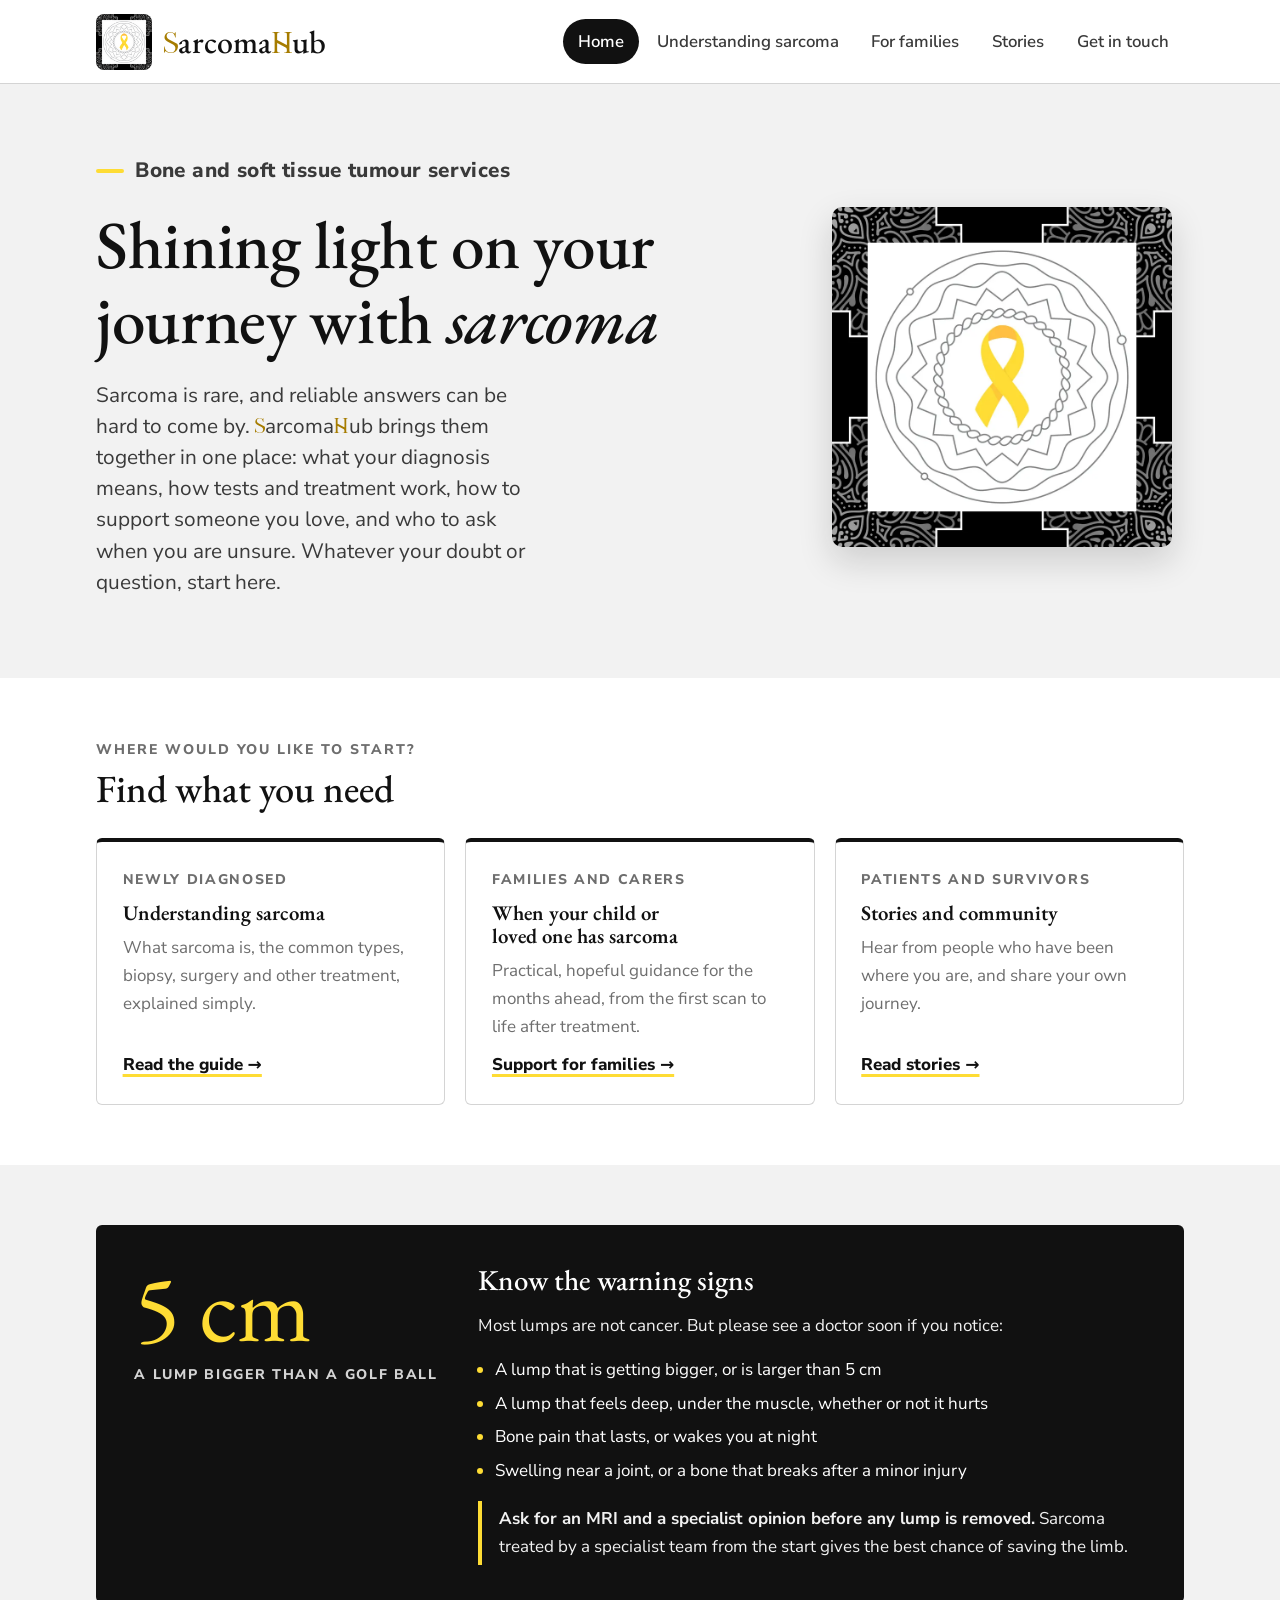
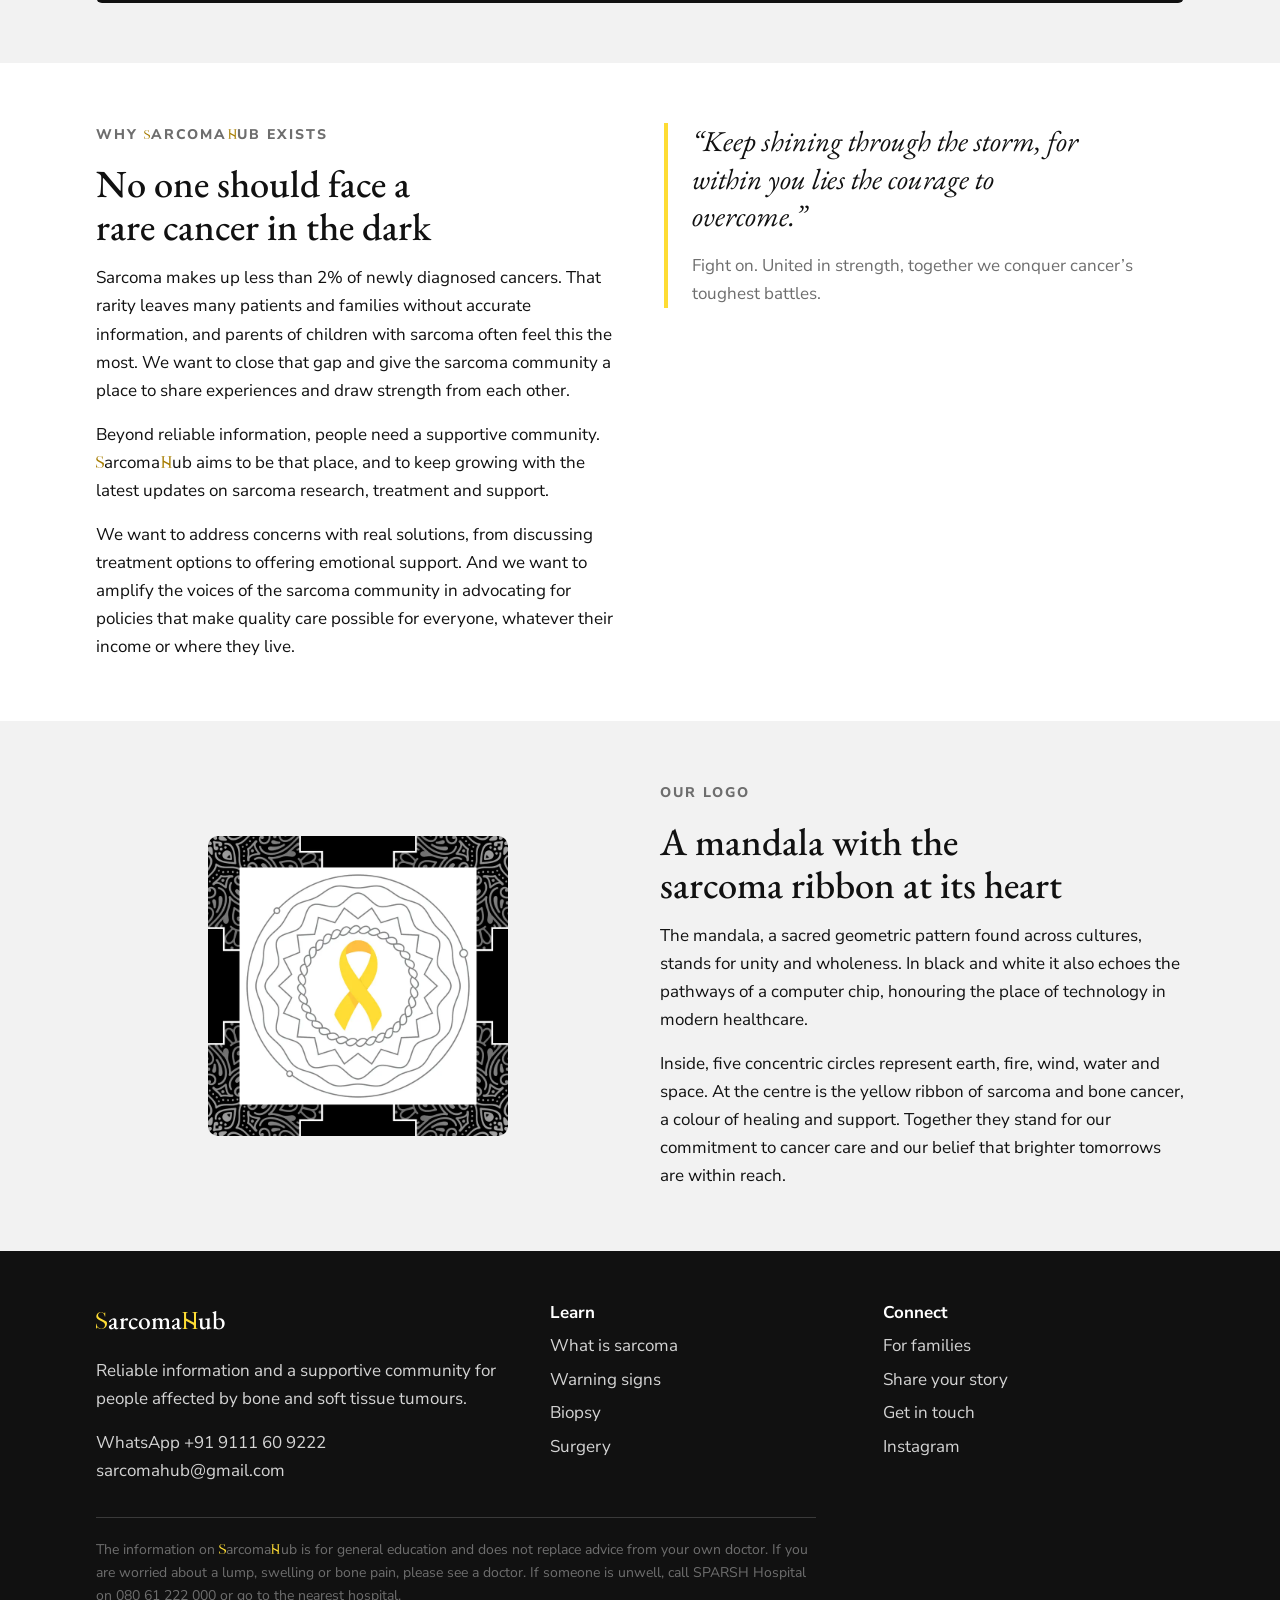
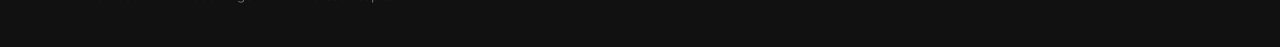
==== commit 41e6ac9b: "Use the v8 SH signature (thicker H crossbar) for the S and H letters and the surgeon card Co-Authore" ====
--- a/index.html
+++ b/index.html
@@ -15,12 +15,12 @@
 <meta property="og:image" content="https://www.sarcomahub.com/assets/og-image.jpg">
 <meta name="twitter:card" content="summary_large_image">
 <meta name="theme-color" content="#111111">
-<link rel="icon" href="/assets/favicon-32.png?v=8" type="image/png" sizes="32x32">
-<link rel="apple-touch-icon" href="/assets/apple-touch-icon.png?v=8">
+<link rel="icon" href="/assets/favicon-32.png?v=9" type="image/png" sizes="32x32">
+<link rel="apple-touch-icon" href="/assets/apple-touch-icon.png?v=9">
 <link rel="preconnect" href="https://fonts.googleapis.com">
 <link rel="preconnect" href="https://fonts.gstatic.com" crossorigin>
 <link rel="stylesheet" href="https://fonts.googleapis.com/css2?family=EB+Garamond:ital,wght@0,400;0,500;0,600;0,700;1,400;1,500&family=Nunito+Sans:ital,opsz,wght@0,6..12,400;0,6..12,600;0,6..12,800;0,6..12,900;1,6..12,400&display=swap">
-<link rel="stylesheet" href="/assets/style.css?v=8">
+<link rel="stylesheet" href="/assets/style.css?v=9">
 <script type="application/ld+json">{"@context":"https://schema.org","@type":"MedicalOrganization","name":"SarcomaHub","url":"https://www.sarcomahub.com/","email":"sarcomahub@gmail.com","medicalSpecialty":"Oncologic","sameAs":["https://instagram.com/sarcomahub/"]}</script>
 </head>
 <body>
@@ -28,7 +28,7 @@
 <header class="site">
   <div class="wrap">
     <a class="brand" href="/" aria-label="SarcomaHub home">
-      <img class="brand-logo" src="/assets/logo-96.png?v=8" width="56" height="56" alt="">
+      <img class="brand-logo" src="/assets/logo-96.png?v=9" width="56" height="56" alt="">
       <b class="brand-name"><span class="wm"><span class="g g-s">S</span>arcoma<span class="g g-h">H</span>ub</span></b>
     </a>
     <button class="menu-btn" id="menuBtn" aria-expanded="false" aria-controls="mainNav">Menu</button>
@@ -123,6 +123,6 @@
     <p class="disclaimer">The information on <span class="wm"><span class="g g-s">S</span>arcoma<span class="g g-h">H</span>ub</span> is for general education and does not replace advice from your own doctor. If you are worried about a lump, swelling or bone pain, please see a doctor. If someone is unwell, call SPARSH Hospital on 080 61 222 000 or go to the nearest hospital.</p>
   </div>
 </footer>
-<script src="/assets/site.js?v=8" defer></script>
+<script src="/assets/site.js?v=9" defer></script>
 </body>
 </html>
--- a/assets/style.css
+++ b/assets/style.css
@@ -41,9 +41,9 @@
 .g{display:inline-block;overflow:hidden;white-space:nowrap;text-indent:150%;font-size:inherit;background-color:var(--gold);vertical-align:baseline;
    -webkit-mask-position:center;mask-position:center;-webkit-mask-size:contain;mask-size:contain;-webkit-mask-repeat:no-repeat;mask-repeat:no-repeat}
 .g-s{height:calc(var(--cap)*1.022);width:calc(var(--cap)*1.022*.659);margin:0 .01em calc(var(--cap)*-.011) 0;
-     -webkit-mask-image:url(/assets/letter-s.svg?v=7);mask-image:url(/assets/letter-s.svg?v=7)}
+     -webkit-mask-image:url(/assets/letter-s.svg?v=9);mask-image:url(/assets/letter-s.svg?v=9)}
 .g-h{height:var(--cap);width:calc(var(--cap)*.9425);margin:0 .015em 0 .02em;
-     -webkit-mask-image:url(/assets/letter-h.svg?v=7);mask-image:url(/assets/letter-h.svg?v=7)}
+     -webkit-mask-image:url(/assets/letter-h.svg?v=9);mask-image:url(/assets/letter-h.svg?v=9)}
 
 footer .g,.signs .g{background-color:var(--yellow)}
 
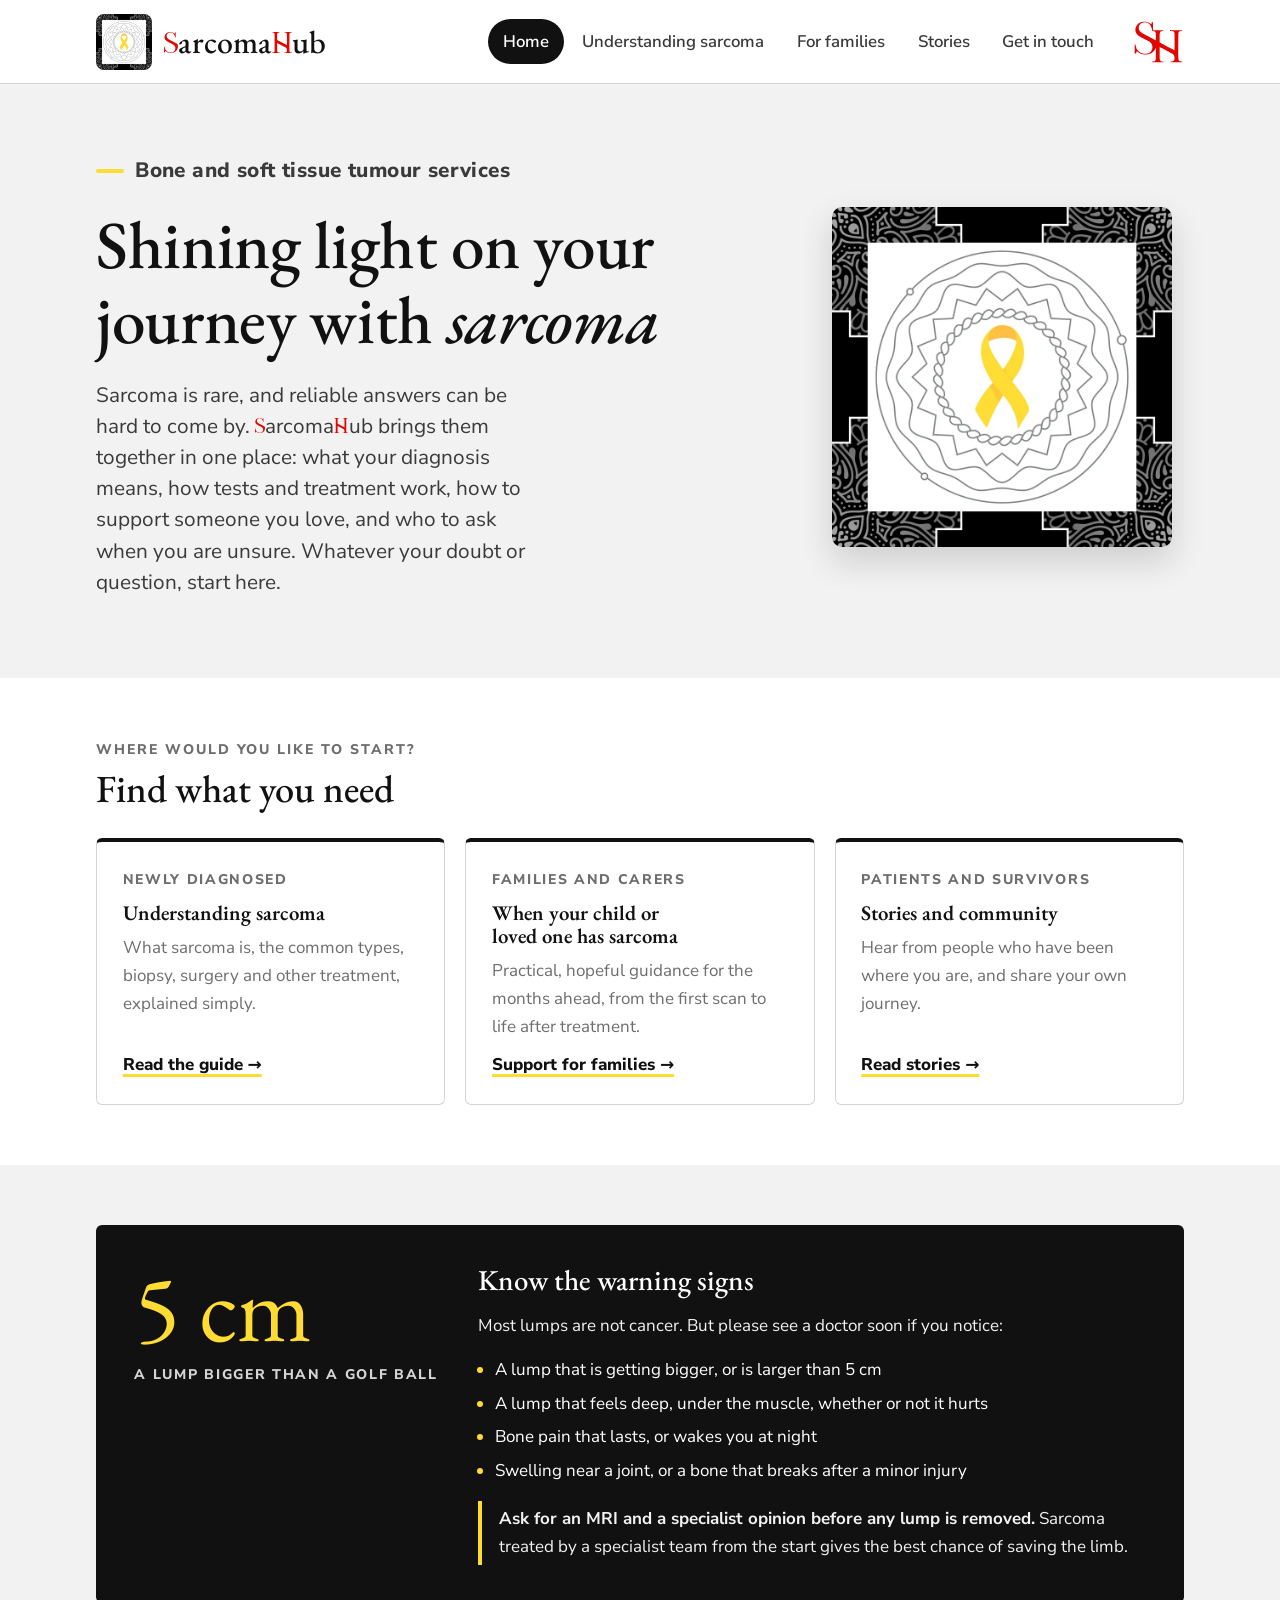
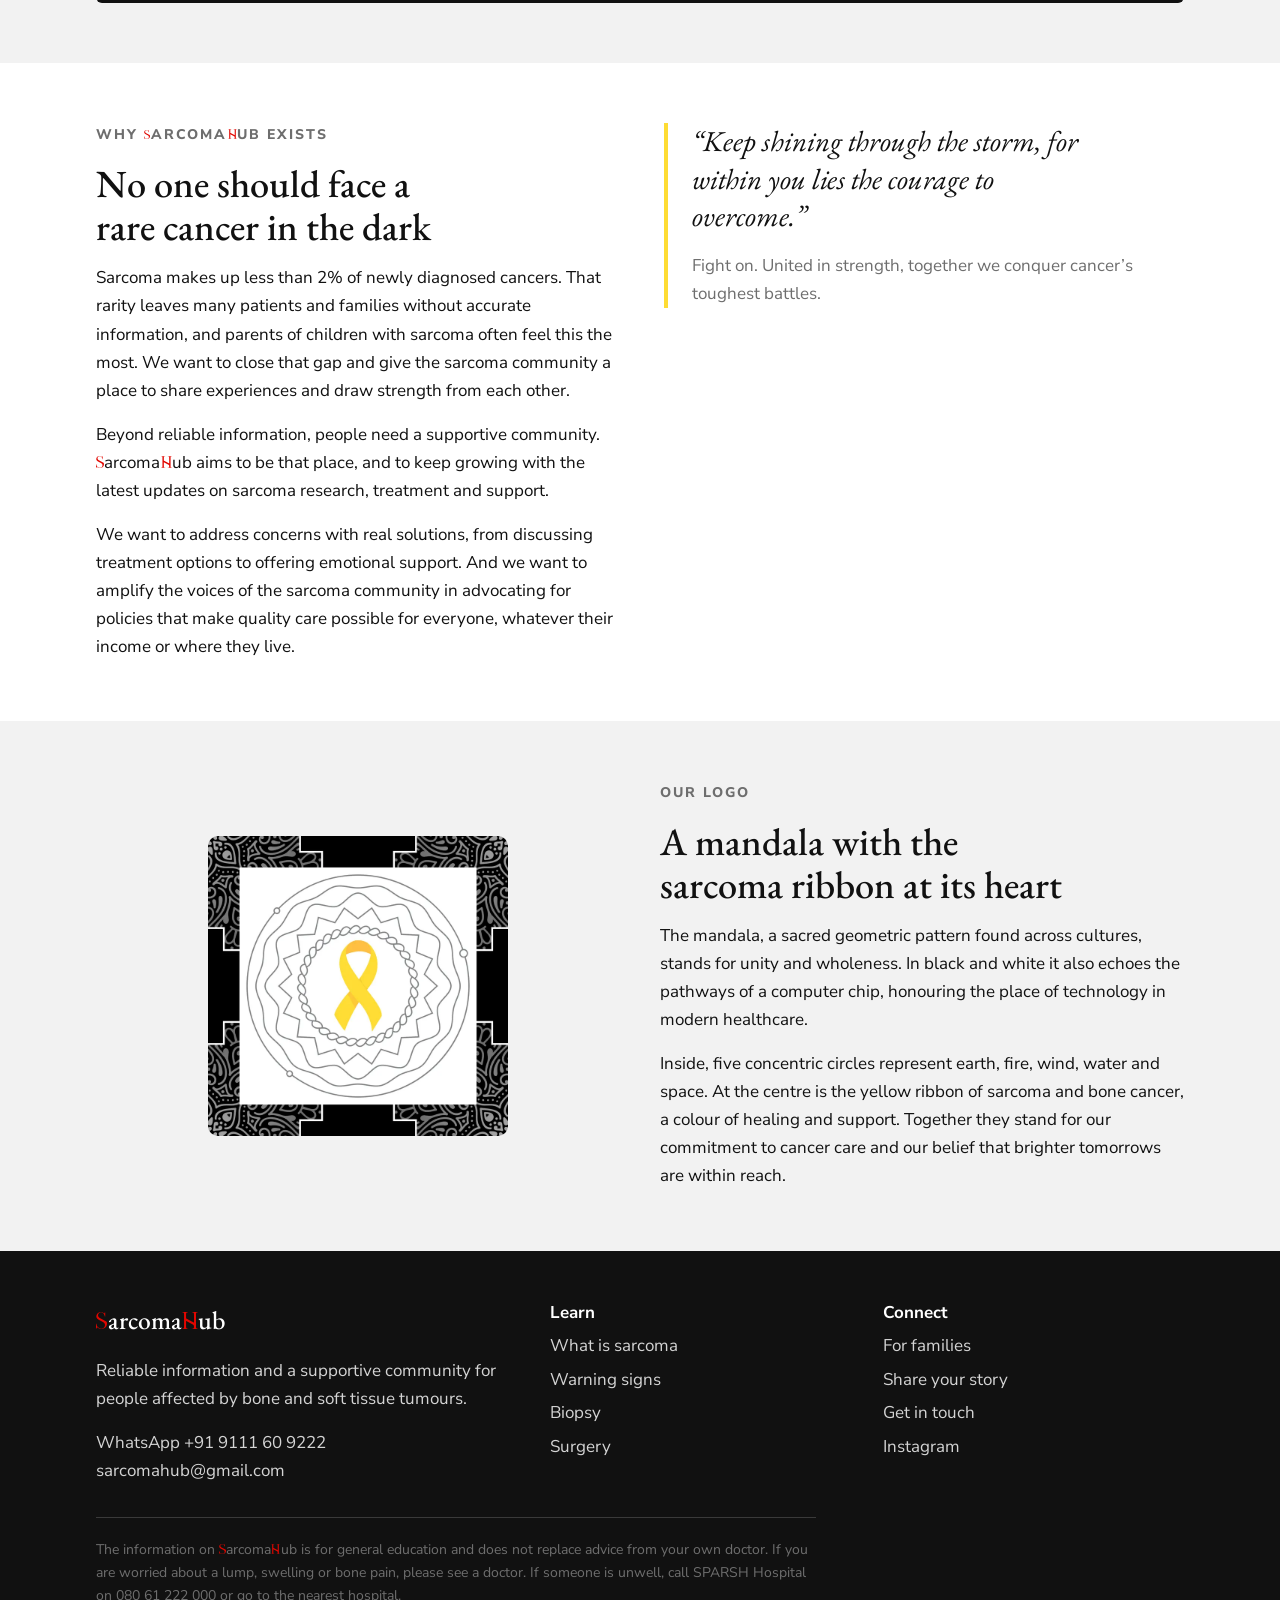
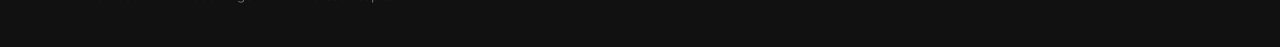
==== commit 0a801114: "Bright red S, H and signature; signature in the top right of every page Co-Authored-By: Claude Opus " ====
--- a/index.html
+++ b/index.html
@@ -15,12 +15,12 @@
 <meta property="og:image" content="https://www.sarcomahub.com/assets/og-image.jpg">
 <meta name="twitter:card" content="summary_large_image">
 <meta name="theme-color" content="#111111">
-<link rel="icon" href="/assets/favicon-32.png?v=9" type="image/png" sizes="32x32">
-<link rel="apple-touch-icon" href="/assets/apple-touch-icon.png?v=9">
+<link rel="icon" href="/assets/favicon-32.png?v=10" type="image/png" sizes="32x32">
+<link rel="apple-touch-icon" href="/assets/apple-touch-icon.png?v=10">
 <link rel="preconnect" href="https://fonts.googleapis.com">
 <link rel="preconnect" href="https://fonts.gstatic.com" crossorigin>
 <link rel="stylesheet" href="https://fonts.googleapis.com/css2?family=EB+Garamond:ital,wght@0,400;0,500;0,600;0,700;1,400;1,500&family=Nunito+Sans:ital,opsz,wght@0,6..12,400;0,6..12,600;0,6..12,800;0,6..12,900;1,6..12,400&display=swap">
-<link rel="stylesheet" href="/assets/style.css?v=9">
+<link rel="stylesheet" href="/assets/style.css?v=10">
 <script type="application/ld+json">{"@context":"https://schema.org","@type":"MedicalOrganization","name":"SarcomaHub","url":"https://www.sarcomahub.com/","email":"sarcomahub@gmail.com","medicalSpecialty":"Oncologic","sameAs":["https://instagram.com/sarcomahub/"]}</script>
 </head>
 <body>
@@ -28,7 +28,7 @@
 <header class="site">
   <div class="wrap">
     <a class="brand" href="/" aria-label="SarcomaHub home">
-      <img class="brand-logo" src="/assets/logo-96.png?v=9" width="56" height="56" alt="">
+      <img class="brand-logo" src="/assets/logo-96.png?v=10" width="56" height="56" alt="">
       <b class="brand-name"><span class="wm"><span class="g g-s">S</span>arcoma<span class="g g-h">H</span>ub</span></b>
     </a>
     <button class="menu-btn" id="menuBtn" aria-expanded="false" aria-controls="mainNav">Menu</button>
@@ -39,6 +39,7 @@
       <a href="/stories/">Stories</a>
       <a href="/get-in-touch/">Get in touch</a>
     </nav>
+    <img class="brand-sig" src="/assets/logo-sh.svg?v=10" width="751" height="654" alt="SH signature">
   </div>
 </header>
 <main id="main">
@@ -123,6 +124,6 @@
     <p class="disclaimer">The information on <span class="wm"><span class="g g-s">S</span>arcoma<span class="g g-h">H</span>ub</span> is for general education and does not replace advice from your own doctor. If you are worried about a lump, swelling or bone pain, please see a doctor. If someone is unwell, call SPARSH Hospital on 080 61 222 000 or go to the nearest hospital.</p>
   </div>
 </footer>
-<script src="/assets/site.js?v=9" defer></script>
+<script src="/assets/site.js?v=10" defer></script>
 </body>
 </html>
--- a/assets/style.css
+++ b/assets/style.css
@@ -11,7 +11,7 @@
   --grey-3:#D4D4D4;   /* light grey: lines and borders */
   --grey-4:#F2F2F2;   /* pale grey: alternate bands */
   --white:#FFFFFF;
-  --gold:#A67C00;     /* deep logo yellow for the S and H on light backgrounds (3.8:1 on white) */
+  --red:#E10600;      /* the signature red: ONLY for the S and H letters and the signature (user request 2026-11-08) */
   --display:"EB Garamond", Garamond, Georgia, serif;
   --body:"Avenir", "Avenir LT Std", "Nunito Sans", "Segoe UI", system-ui, sans-serif;
   --step--1:.875rem; --step-0:1.0625rem; --step-1:1.3rem; --step-2:1.8rem; --step-3:2.4rem; --step-4:clamp(2.6rem,6vw,4.2rem);
@@ -38,16 +38,17 @@
 
 /* The S and H letters from the monogram */
 .wm{white-space:nowrap}
-.g{display:inline-block;overflow:hidden;white-space:nowrap;text-indent:150%;font-size:inherit;background-color:var(--gold);vertical-align:baseline;
+.g{display:inline-block;overflow:hidden;white-space:nowrap;text-indent:150%;font-size:inherit;background-color:var(--red);vertical-align:baseline;
    -webkit-mask-position:center;mask-position:center;-webkit-mask-size:contain;mask-size:contain;-webkit-mask-repeat:no-repeat;mask-repeat:no-repeat}
 .g-s{height:calc(var(--cap)*1.022);width:calc(var(--cap)*1.022*.659);margin:0 .01em calc(var(--cap)*-.011) 0;
      -webkit-mask-image:url(/assets/letter-s.svg?v=9);mask-image:url(/assets/letter-s.svg?v=9)}
 .g-h{height:var(--cap);width:calc(var(--cap)*.9425);margin:0 .015em 0 .02em;
      -webkit-mask-image:url(/assets/letter-h.svg?v=9);mask-image:url(/assets/letter-h.svg?v=9)}
 
-footer .g,.signs .g{background-color:var(--yellow)}
-
-/* Masthead */
+
+/* Masthead: mandala logo top left, SH signature top right */
+.brand-sig{display:block;height:44px;width:auto;flex:none;margin-left:.5rem}
+@media (max-width:900px){.brand-sig{height:38px;order:2}.menu-btn{order:1}}
 header.site{position:sticky;top:env(safe-area-inset-top,0px);z-index:5;background:var(--white);color:var(--black);border-bottom:1px solid var(--grey-3)}
 header.site .wrap{display:flex;align-items:center;gap:1rem;padding-block:.85rem}
 .brand{display:flex;align-items:center;gap:.75rem;text-decoration:none;margin-right:auto}
@@ -239,3 +240,11 @@
 .feature h3{font-size:var(--step-2);font-weight:500}
 @media (max-width:600px){ol.steps.icons li{grid-template-columns:2.6rem 1fr}ol.steps.icons li img{display:none}.figpair{max-width:none}}
 @media (prefers-reduced-motion:reduce){.contact-item{transition:none}}
+@media (max-width:480px){
+  header.site .wrap{gap:.6rem}
+  .brand{gap:.5rem}
+  .brand-logo{width:42px;height:42px}
+  .brand-name{font-size:1.5rem}
+  .brand-sig{height:30px;margin-left:0}
+  .menu-btn{padding:.5rem .85rem}
+}
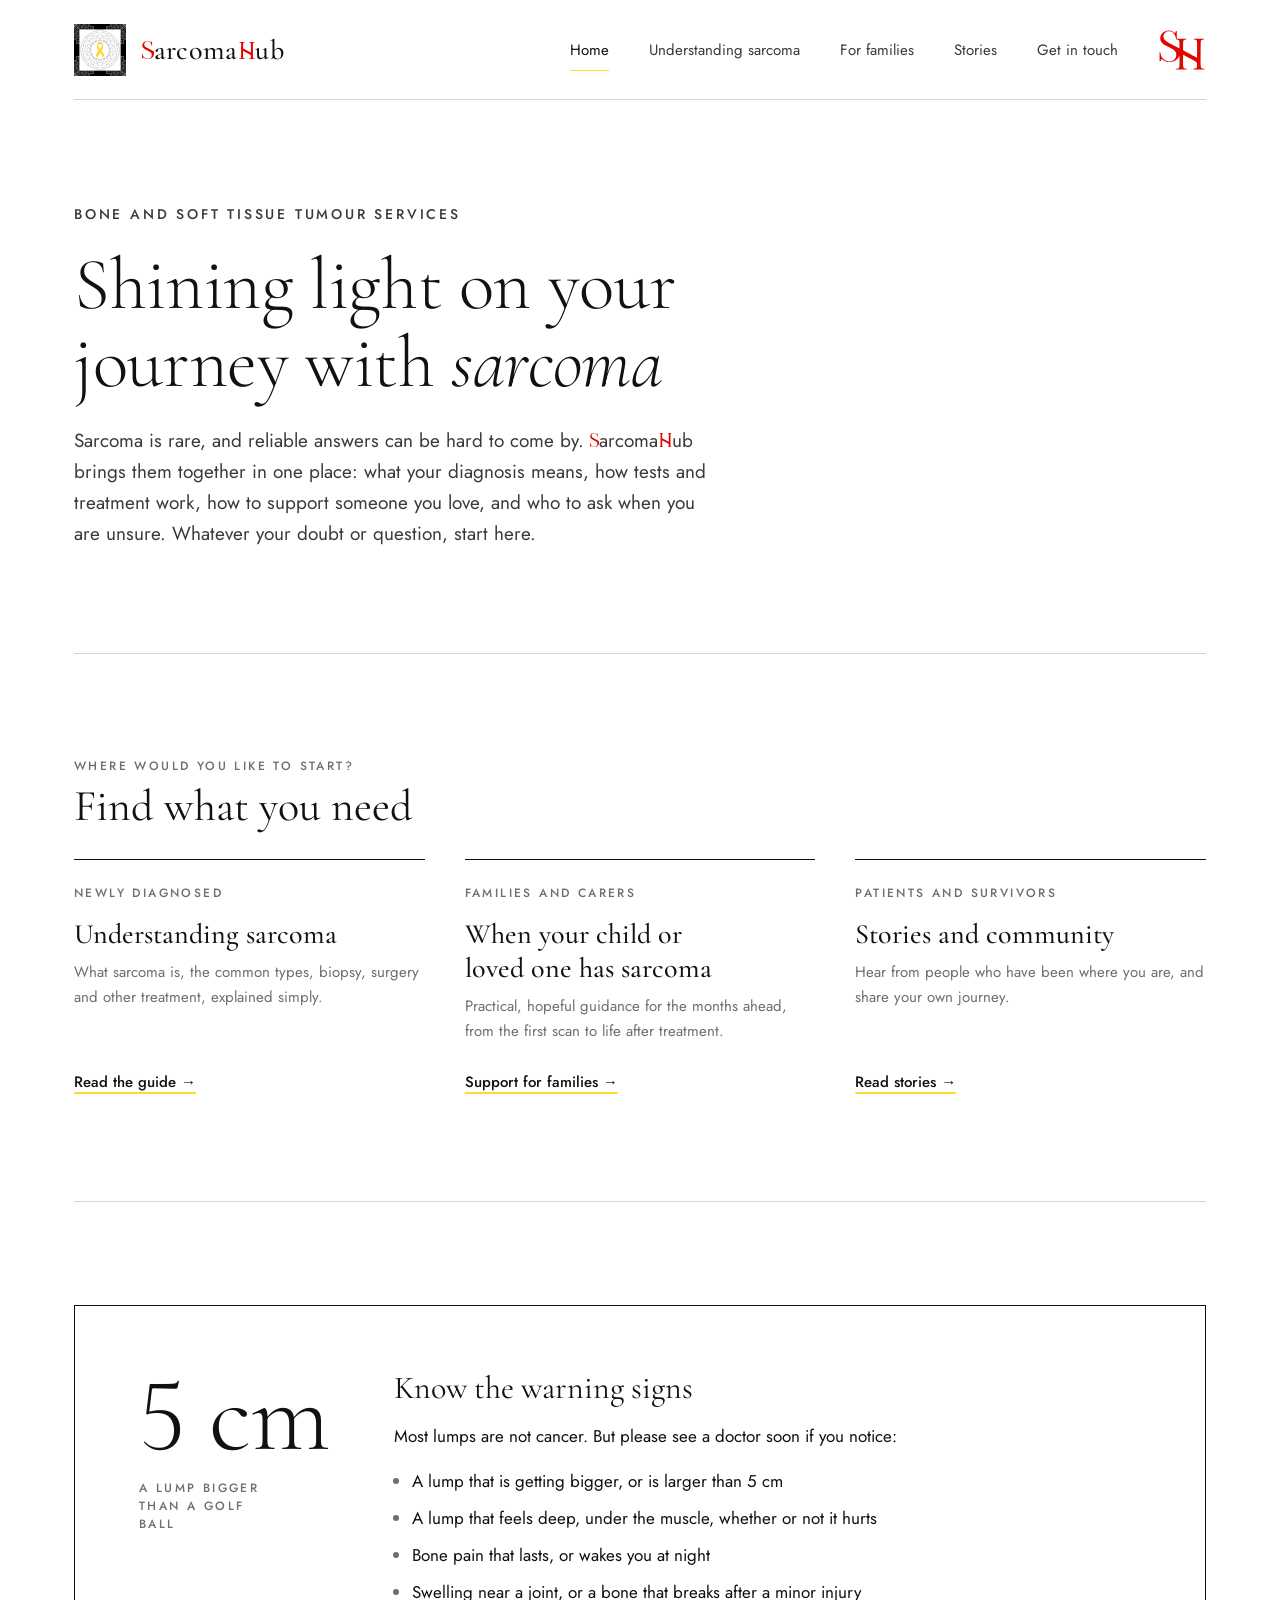
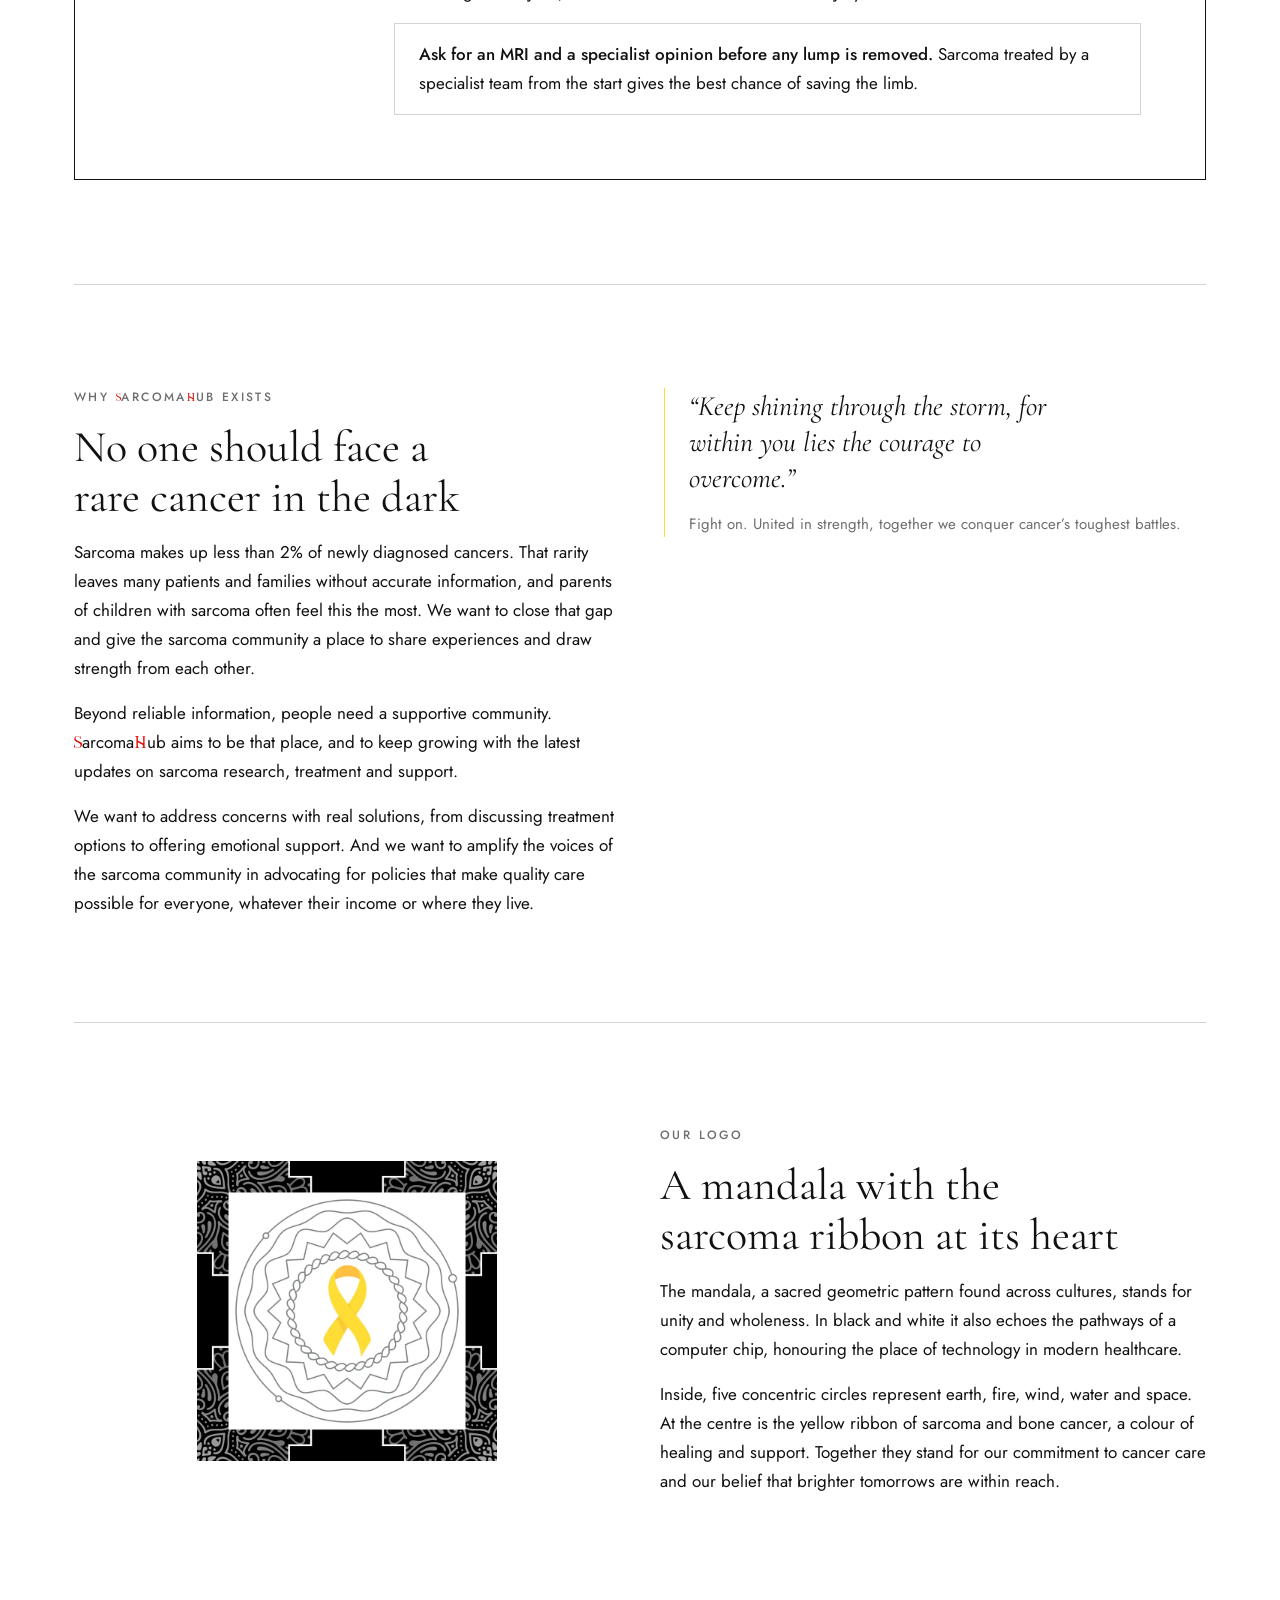
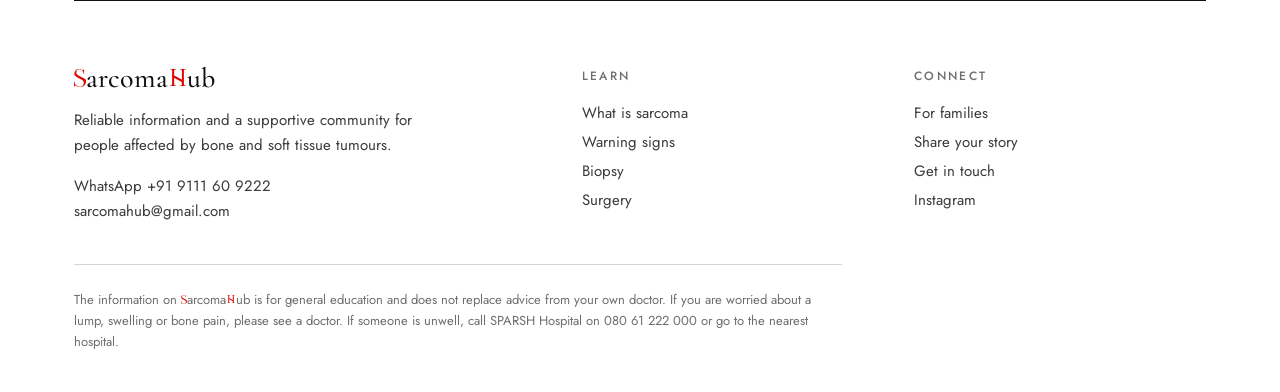
==== commit 17ee6b93: "Redesign to the SarcomaHub Brand Book: Cormorant Garamond and Jost, white pages with hairlines, squa" ====
--- a/index.html
+++ b/index.html
@@ -14,13 +14,13 @@
 <meta property="og:url" content="https://www.sarcomahub.com/">
 <meta property="og:image" content="https://www.sarcomahub.com/assets/og-image.jpg">
 <meta name="twitter:card" content="summary_large_image">
-<meta name="theme-color" content="#111111">
-<link rel="icon" href="/assets/favicon-32.png?v=10" type="image/png" sizes="32x32">
-<link rel="apple-touch-icon" href="/assets/apple-touch-icon.png?v=10">
+<meta name="theme-color" content="#FFFFFF">
+<link rel="icon" href="/assets/favicon-32.png?v=11" type="image/png" sizes="32x32">
+<link rel="apple-touch-icon" href="/assets/apple-touch-icon.png?v=11">
 <link rel="preconnect" href="https://fonts.googleapis.com">
 <link rel="preconnect" href="https://fonts.gstatic.com" crossorigin>
-<link rel="stylesheet" href="https://fonts.googleapis.com/css2?family=EB+Garamond:ital,wght@0,400;0,500;0,600;0,700;1,400;1,500&family=Nunito+Sans:ital,opsz,wght@0,6..12,400;0,6..12,600;0,6..12,800;0,6..12,900;1,6..12,400&display=swap">
-<link rel="stylesheet" href="/assets/style.css?v=10">
+<link rel="stylesheet" href="https://fonts.googleapis.com/css2?family=Cormorant+Garamond:ital,wght@0,300;0,400;0,500;0,600;1,300;1,400;1,500&family=Jost:ital,wght@0,300;0,400;0,500;1,400&display=swap">
+<link rel="stylesheet" href="/assets/style.css?v=11">
 <script type="application/ld+json">{"@context":"https://schema.org","@type":"MedicalOrganization","name":"SarcomaHub","url":"https://www.sarcomahub.com/","email":"sarcomahub@gmail.com","medicalSpecialty":"Oncologic","sameAs":["https://instagram.com/sarcomahub/"]}</script>
 </head>
 <body>
@@ -28,7 +28,7 @@
 <header class="site">
   <div class="wrap">
     <a class="brand" href="/" aria-label="SarcomaHub home">
-      <img class="brand-logo" src="/assets/logo-96.png?v=10" width="56" height="56" alt="">
+      <img class="brand-logo" src="/assets/logo-96.png?v=11" width="52" height="52" alt="SarcomaHub logo">
       <b class="brand-name"><span class="wm"><span class="g g-s">S</span>arcoma<span class="g g-h">H</span>ub</span></b>
     </a>
     <button class="menu-btn" id="menuBtn" aria-expanded="false" aria-controls="mainNav">Menu</button>
@@ -39,7 +39,7 @@
       <a href="/stories/">Stories</a>
       <a href="/get-in-touch/">Get in touch</a>
     </nav>
-    <img class="brand-sig" src="/assets/logo-sh.svg?v=10" width="751" height="654" alt="SH signature">
+    <img class="brand-sig" src="/assets/logo-sh.svg?v=11" width="751" height="654" alt="SH signature">
   </div>
 </header>
 <main id="main">
@@ -50,7 +50,6 @@
       <h1>Shining light on your journey with <em>sarcoma</em></h1>
       <p class="lede">Sarcoma is rare, and reliable answers can be hard to come by. <span class="wm"><span class="g g-s">S</span>arcoma<span class="g g-h">H</span>ub</span> brings them together in one place: what your diagnosis means, how tests and treatment work, how to support someone you love, and who to ask when you are unsure. Whatever your doubt or question, start here.</p>
     </div>
-    <picture class="hero-logo"><source srcset="/assets/logo-800.webp" type="image/webp"><img src="/assets/logo-800.jpg" width="800" height="800" alt="SarcomaHub logo: a mandala with the yellow sarcoma ribbon at its centre"></picture>
   </div>
 </section>
 
@@ -70,7 +69,7 @@
     <div class="signs">
       <div class="big">5 cm<small>A lump bigger than a golf ball</small></div>
       <div class="stack">
-        <h2 style="font-size:var(--step-2)">Know the warning signs</h2>
+        <h2 >Know the warning signs</h2>
         <p>Most lumps are not cancer. But please see a doctor soon if you notice:</p>
         <ul>
           <li>A lump that is getting bigger, or is larger than 5 cm</li>
@@ -124,6 +123,6 @@
     <p class="disclaimer">The information on <span class="wm"><span class="g g-s">S</span>arcoma<span class="g g-h">H</span>ub</span> is for general education and does not replace advice from your own doctor. If you are worried about a lump, swelling or bone pain, please see a doctor. If someone is unwell, call SPARSH Hospital on 080 61 222 000 or go to the nearest hospital.</p>
   </div>
 </footer>
-<script src="/assets/site.js?v=10" defer></script>
+<script src="/assets/site.js?v=11" defer></script>
 </body>
 </html>
--- a/assets/style.css
+++ b/assets/style.css
@@ -1,250 +1,264 @@
-/* SarcomaHub: mostly black, white and four greys, with the logo yellow (#FEDC34) only as a small accent.
-   Type follows the brand book: EB Garamond for headings (sentence case), Avenir for everything else
-   (Nunito Sans stands in on devices without Avenir). The S and H from the SH monogram replace the
-   S and H in "SarcomaHub" and "Suraj Hindiskere" wherever they appear. */
+/* SarcomaHub website, following the SarcomaHub Brand Book (Edition 1, November 2026).
+   White first (about 80%). Ink and five greys for everything else. Yellow only by the drop
+   (link underlines, the rule beside a quote). Red only in the signature and the S and H of
+   "SarcomaHub" and "Suraj Hindiskere". Cormorant Garamond for display and headings, Jost to read by.
+   Hairlines, not borders. Square corners. No shadows or gradients. */
 :root{
   color-scheme:light;
-  --black:#111111;
-  --yellow:#FEDC34;
-  --grey-1:#3A3A3A;   /* dark grey: secondary text on light */
-  --grey-2:#6E6E6E;   /* mid grey: muted text, eyebrows */
-  --grey-3:#D4D4D4;   /* light grey: lines and borders */
-  --grey-4:#F2F2F2;   /* pale grey: alternate bands */
+  --ink:#111111;
+  --graphite:#3A3A3A;
+  --stone:#6E6E6E;
+  --mist:#D4D4D4;
+  --paper:#F2F2F2;
   --white:#FFFFFF;
-  --red:#E10600;      /* the signature red: ONLY for the S and H letters and the signature (user request 2026-11-08) */
-  --display:"EB Garamond", Garamond, Georgia, serif;
-  --body:"Avenir", "Avenir LT Std", "Nunito Sans", "Segoe UI", system-ui, sans-serif;
-  --step--1:.875rem; --step-0:1.0625rem; --step-1:1.3rem; --step-2:1.8rem; --step-3:2.4rem; --step-4:clamp(2.6rem,6vw,4.2rem);
-  --r:6px;
-  --cap:.705em;          /* cap height of the body font, for the S and H glyphs */
+  --yellow:#FEDC34;   /* ribbon yellow: a trace only */
+  --red:#E10600;      /* signature red: the signature and the S and H only */
+  --cg:"Cormorant Garamond", Garamond, Georgia, serif;
+  --jo:"Jost", "Century Gothic", Arial, sans-serif;
+  /* spacing scale from the brand book: 4 8 16 24 40 64 104 */
+  --s1:4px; --s2:8px; --s3:16px; --s4:24px; --s5:40px; --s6:64px; --s7:104px;
+  --hair:1px solid var(--mist);
+  --cap:.70em;        /* cap height of Jost, for the S and H letters */
 }
 
 *{box-sizing:border-box}
-html{-webkit-text-size-adjust:100%}
-body{margin:0;background:var(--white);color:var(--black);font-family:var(--body);font-size:var(--step-0);line-height:1.65}
+html{-webkit-text-size-adjust:100%;scroll-padding-top:120px}
+body{font-variant-numeric:lining-nums;margin:0;background:var(--white);color:var(--ink);font-family:var(--jo);font-weight:400;font-size:17px;line-height:29px}
 img{max-width:100%}
 [hidden]{display:none!important}
-body::before{content:"";position:fixed;inset:0 0 auto;height:env(safe-area-inset-top,0px);z-index:10;background:var(--black)}
-a{color:inherit}
-:focus-visible{outline:3px solid var(--black);outline-offset:2px;border-radius:2px}
-h1,h2,h3,h4{font-family:var(--display);font-weight:500;line-height:1.12;text-wrap:balance;margin:0;--cap:.655em}
-h2{font-size:var(--step-3)} h3{font-size:var(--step-1);font-weight:600}
+a{color:inherit;text-decoration-color:var(--yellow);text-decoration-thickness:1.5px;text-underline-offset:5px}
+a:hover{text-decoration-color:var(--ink)}
+:focus-visible{outline:2px solid var(--ink);outline-offset:3px}
 p{margin:0}
-.wrap{max-width:1120px;margin:0 auto;padding-left:max(16px,env(safe-area-inset-left,0px));padding-right:max(16px,env(safe-area-inset-right,0px))}
-.read{max-width:68ch}
-.stack{display:flex;flex-direction:column;gap:1rem}
-.eyebrow{font-size:var(--step--1);font-weight:800;letter-spacing:.14em;text-transform:uppercase;color:var(--grey-2)}
-.muted{color:var(--grey-2)}
-
-/* The S and H letters from the monogram */
+b,strong{font-weight:500}
+h1,h2,h3{font-family:var(--cg);color:var(--ink);margin:0;text-wrap:balance;--cap:.625em}
+h1{font-weight:300;font-size:clamp(2.75rem,6.4vw,4rem);line-height:1.06;letter-spacing:-.005em}
+h2{font-weight:400;font-size:clamp(2.1rem,4.2vw,2.75rem);line-height:1.14}
+h3{font-weight:500;font-size:1.6rem;line-height:1.2}
+h4{font-family:var(--jo);font-weight:500;font-size:19px;line-height:26px;margin:0}
+h1 em,h2 em{font-style:italic}
+.wrap{max-width:1180px;margin:0 auto;padding-left:max(24px,env(safe-area-inset-left,0px));padding-right:max(24px,env(safe-area-inset-right,0px))}
+.read{max-width:62ch}
+.stack{display:flex;flex-direction:column;gap:var(--s3)}
+.row{display:flex;flex-wrap:wrap;gap:var(--s3);align-items:center}
+.eyebrow,.who,.ci-label,.lab{font-family:var(--jo);font-weight:500;font-size:12px;line-height:18px;letter-spacing:.2em;text-transform:uppercase;color:var(--stone)}
+.muted{color:var(--stone)}
+.note{font-size:14px;line-height:22px;color:var(--stone)}
+ul,ol{padding-left:1.15rem;margin:0}
+li::marker{color:var(--stone)}
+li+li{margin-top:var(--s1)}
+
+/* Red S and H from the signature */
 .wm{white-space:nowrap}
 .g{display:inline-block;overflow:hidden;white-space:nowrap;text-indent:150%;font-size:inherit;background-color:var(--red);vertical-align:baseline;
    -webkit-mask-position:center;mask-position:center;-webkit-mask-size:contain;mask-size:contain;-webkit-mask-repeat:no-repeat;mask-repeat:no-repeat}
-.g-s{height:calc(var(--cap)*1.022);width:calc(var(--cap)*1.022*.659);margin:0 .01em calc(var(--cap)*-.011) 0;
+.g-s{height:calc(var(--cap)*1.022);width:calc(var(--cap)*1.022*.659);margin:0 .012em calc(var(--cap)*-.011) 0;
      -webkit-mask-image:url(/assets/letter-s.svg?v=9);mask-image:url(/assets/letter-s.svg?v=9)}
-.g-h{height:var(--cap);width:calc(var(--cap)*.9425);margin:0 .015em 0 .02em;
+.g-h{height:var(--cap);width:calc(var(--cap)*.9425);margin:0 .02em 0 .05em;
      -webkit-mask-image:url(/assets/letter-h.svg?v=9);mask-image:url(/assets/letter-h.svg?v=9)}
 
-
-/* Masthead: mandala logo top left, SH signature top right */
-.brand-sig{display:block;height:44px;width:auto;flex:none;margin-left:.5rem}
-@media (max-width:900px){.brand-sig{height:38px;order:2}.menu-btn{order:1}}
-header.site{position:sticky;top:env(safe-area-inset-top,0px);z-index:5;background:var(--white);color:var(--black);border-bottom:1px solid var(--grey-3)}
-header.site .wrap{display:flex;align-items:center;gap:1rem;padding-block:.85rem}
-.brand{display:flex;align-items:center;gap:.75rem;text-decoration:none;margin-right:auto}
-.brand-logo{display:block;width:56px;height:56px;border-radius:8px}
-.brand-name{font-family:var(--display);font-size:2rem;font-weight:500;letter-spacing:.005em;--cap:.655em;line-height:1}
-nav.main{display:flex;gap:.15rem;flex-wrap:wrap}
-nav.main a{text-decoration:none;padding:.55rem .95rem;border-radius:999px;font-weight:600;font-size:1.05rem;color:var(--grey-1)}
-nav.main a:hover{background:var(--grey-4);color:var(--black)}
-nav.main a[aria-current="page"]{background:var(--black);color:var(--white)}
-.menu-btn{display:none;background:var(--black);border:0;color:var(--white);border-radius:999px;padding:.5rem 1rem;font:inherit;font-weight:800;cursor:pointer}
-@media (max-width:900px){
-  .menu-btn{display:block}
-  nav.main{display:none;position:absolute;left:0;right:0;top:100%;background:var(--white);flex-direction:column;padding:.5rem max(16px,env(safe-area-inset-right,0px)) 1rem max(16px,env(safe-area-inset-left,0px));border-bottom:1px solid var(--grey-3)}
+/* Masthead: logo top left, name beside it, signature top right, on one top line */
+header.site{position:sticky;top:0;z-index:5;background:var(--white)}
+header.site .wrap{display:flex;align-items:center;gap:var(--s4)}
+header.site .wrap::after{content:"";position:absolute;left:max(24px,env(safe-area-inset-left,0px));right:max(24px,env(safe-area-inset-right,0px));bottom:0;border-bottom:var(--hair)}
+header.site .wrap{position:relative;padding-top:var(--s4);padding-bottom:var(--s4)}
+.brand{display:flex;align-items:center;gap:var(--s3);text-decoration:none;margin-right:auto}
+.brand-logo{display:block;width:52px;height:52px}
+.brand-name{font-family:var(--cg);font-weight:500;font-size:1.75rem;line-height:1;letter-spacing:.005em;--cap:.625em}
+nav.main{display:flex;gap:var(--s5);align-items:center}
+nav.main a{font-size:15px;line-height:24px;text-decoration:none;color:var(--graphite);padding:var(--s2) 0;border-bottom:1.5px solid transparent}
+nav.main a:hover{color:var(--ink);border-bottom-color:var(--mist)}
+nav.main a[aria-current="page"]{color:var(--ink);border-bottom-color:var(--yellow)}
+.brand-sig{display:block;height:42px;width:auto;flex:none;margin-left:var(--s3)}
+.menu-btn{display:none;background:var(--white);border:1px solid var(--ink);color:var(--ink);border-radius:0;padding:10px 16px;font:500 13px/1 var(--jo);letter-spacing:.16em;text-transform:uppercase;cursor:pointer;min-height:44px}
+@media (max-width:1020px){nav.main{gap:var(--s4)}}
+@media (max-width:920px){
+  .menu-btn{display:block;order:1}
+  .brand-sig{order:2;margin-left:0}
+  nav.main{display:none;position:absolute;left:0;right:0;top:100%;background:var(--white);flex-direction:column;align-items:stretch;gap:0;
+           padding:var(--s2) max(24px,env(safe-area-inset-right,0px)) var(--s4) max(24px,env(safe-area-inset-left,0px));border-bottom:var(--hair)}
   nav.main.open{display:flex}
-  nav.main a{padding:.7rem .9rem}
+  nav.main a{padding:14px 0;border-bottom:var(--hair);font-size:17px}
+  nav.main a[aria-current="page"]{border-bottom:var(--hair);text-decoration:underline;text-decoration-color:var(--yellow)}
 }
-
-/* Buttons */
-.btn{display:inline-flex;align-items:center;gap:.5rem;padding:.85rem 1.4rem;border-radius:999px;text-decoration:none;border:2px solid transparent;cursor:pointer;font:inherit;font-weight:800;transition:background-color .15s,color .15s}
-.btn.primary{background:var(--black);color:var(--white)}
-.btn.primary:hover{background:var(--grey-1)}
-.btn.ghost{border-color:var(--black);background:transparent;color:var(--black)}
-.btn.ghost:hover{background:var(--black);color:var(--white)}
-.btn.dark{background:var(--black);color:var(--white)}
-.btn.dark:hover{background:var(--grey-1)}
-.row{display:flex;flex-wrap:wrap;gap:.75rem;align-items:center}
-
-/* Hero: pale grey */
-.hero{background:var(--grey-4);color:var(--black)}
-.hero .wrap{display:grid;grid-template-columns:1.3fr .7fr;gap:3rem;align-items:center;padding-block:4.5rem 5rem}
-.hero h1{font-size:var(--step-4);font-weight:500;letter-spacing:-.005em}
-.hero h1 em{font-style:italic}
-.hero .eyebrow{color:var(--grey-1)}
-.hero .lede{font-size:var(--step-1);line-height:1.5;max-width:36ch;color:var(--grey-1)}
-.hero-logo{display:block;width:100%;max-width:340px;justify-self:center}
-.hero-logo img{border-radius:10px;box-shadow:0 14px 34px rgba(17,17,17,.16)}
-.hero-logo img,.about-logo img{display:block;width:100%;height:auto}
-.about-logo{display:block;width:100%;max-width:300px;justify-self:center}
-.about-logo img{border-radius:10px}
-@media (max-width:760px){.hero .wrap{grid-template-columns:1fr;gap:2rem;padding-block:2.5rem 3rem}.hero-logo{max-width:170px;order:-1;justify-self:start}}
-
-section.band{padding-block:3.75rem}
-section.band.alt{background:var(--grey-4)}
-.grid{display:grid;gap:1.25rem}
+@media (max-width:480px){
+  header.site .wrap{gap:var(--s3);padding-top:var(--s3);padding-bottom:var(--s3)}
+  .brand{gap:10px}
+  .brand-logo{width:42px;height:42px}
+  .brand-name{font-size:1.45rem}
+  .brand-sig{height:30px}
+  .menu-btn{padding:10px 12px;letter-spacing:.12em}
+}
+
+/* Buttons: square, black with white Jost Medium, or a black hairline outline */
+.btn{display:inline-flex;align-items:center;justify-content:center;gap:var(--s2);min-height:48px;padding:12px 28px;border-radius:0;border:1px solid var(--ink);
+     text-decoration:none;cursor:pointer;font:500 15px/1.2 var(--jo);letter-spacing:.04em;transition:background-color .2s,color .2s}
+.btn.dark,.btn.primary{background:var(--ink);color:var(--white)}
+.btn.dark:hover,.btn.primary:hover{background:var(--graphite);border-color:var(--graphite)}
+.btn.ghost,.btn.light{background:var(--white);color:var(--ink)}
+.btn.ghost:hover,.btn.light:hover{background:var(--paper)}
+
+/* Sections: space separates them, with a hairline between */
+section.band>.wrap{padding-top:var(--s7);padding-bottom:var(--s7)}
+section.band+section.band>.wrap,.hero+section.band>.wrap,.pagehead+section.band>.wrap{position:relative}
+section.band+section.band>.wrap::before,.hero+section.band>.wrap::before,.pagehead+section.band>.wrap::before{content:"";position:absolute;top:0;left:max(24px,env(safe-area-inset-left,0px));right:max(24px,env(safe-area-inset-right,0px));border-top:var(--hair)}
+section.band.alt{background:var(--white)}
+.grid{display:grid;gap:var(--s5)}
 .g3{grid-template-columns:repeat(3,minmax(0,1fr))}
 .g2{grid-template-columns:repeat(2,minmax(0,1fr))}
-@media (max-width:860px){.g3{grid-template-columns:repeat(2,minmax(0,1fr))}}
-@media (max-width:600px){.g3,.g2{grid-template-columns:1fr}}
-
-.path{display:flex;flex-direction:column;gap:.6rem;padding:1.6rem;background:var(--white);border:1px solid var(--grey-3);border-top:4px solid var(--black);border-radius:var(--r);text-decoration:none;min-width:0;transition:border-color .15s}
-.path:hover{border-color:var(--black)}
-.path .who{font-size:var(--step--1);font-weight:800;color:var(--grey-2);text-transform:uppercase;letter-spacing:.12em}
-.path .go{margin-top:auto;font-weight:800;text-decoration:underline;text-decoration-color:var(--yellow);text-decoration-thickness:3px;text-underline-offset:4px}
-
-/* Warning signs: the one loud element */
-.signs{background:var(--black);color:var(--white);border-radius:var(--r);padding:clamp(1.25rem,3vw,2.5rem);display:grid;grid-template-columns:auto 1fr;gap:1.5rem 2.5rem;align-items:start}
-.signs .big{font-family:var(--display);font-size:clamp(3.8rem,9vw,6rem);line-height:.9;color:var(--yellow)}
-.signs .big small{display:block;font-family:var(--body);font-size:var(--step--1);letter-spacing:.12em;text-transform:uppercase;font-weight:800;margin-top:1rem;line-height:1.3;color:var(--grey-3)}
-.signs ul{margin:0;padding-left:1.1rem;display:grid;gap:.35rem}
-.signs li::marker{color:var(--yellow)}
-.signs .callout{border-left-color:var(--yellow)}
-.signs .muted,.signs p{color:var(--grey-4)}
-@media (max-width:600px){.signs{grid-template-columns:1fr}}
-
-.callout{border-left:4px solid var(--yellow);padding:.25rem 0 .25rem 1.1rem}
-.quote{font-family:var(--display);font-style:italic;font-size:var(--step-2);line-height:1.3;max-width:30ch;--cap:.655em}
-
-/* Info pages */
-.subnav{display:flex;gap:.5rem;flex-wrap:wrap;margin-block:1.5rem 0}
-.subnav a{font-size:.95rem;font-weight:600;padding:.45rem .95rem;border-radius:999px;text-decoration:none;background:var(--grey-4);color:var(--black)}
-.subnav a:hover{background:var(--grey-3)}
-article.info{display:flex;flex-direction:column;gap:3rem}
-article.info section{display:flex;flex-direction:column;gap:1rem;scroll-margin-top:6.5rem}
-.types{display:grid;grid-template-columns:repeat(2,minmax(0,1fr));gap:1rem}
-@media (max-width:600px){.types{grid-template-columns:1fr}}
-.type{background:var(--white);border:1px solid var(--grey-3);border-left:4px solid var(--grey-1);border-radius:var(--r);padding:1rem 1.25rem 1rem 1rem;min-width:0;display:grid;grid-template-columns:72px 1fr;gap:1rem;align-items:start}
-.type img{display:block;width:72px;height:72px}
-.type h4{margin:0 0 .25rem;font-size:1.2rem;font-weight:600}
-.type p{font-size:.97rem;color:var(--grey-1)}
+@media (max-width:900px){.g3{grid-template-columns:repeat(2,minmax(0,1fr))}}
+@media (max-width:640px){.g3,.g2{grid-template-columns:1fr}section.band>.wrap{padding-top:var(--s6);padding-bottom:var(--s6)}}
+
+/* Home: hero */
+.hero .wrap{padding-top:var(--s7);padding-bottom:var(--s7);display:block}
+.hero+section.band>.wrap{padding-top:var(--s7)}
+.hero .stack{max-width:820px;gap:var(--s4)}
+.hero-kicker{font-weight:500;font-size:14px;line-height:20px;letter-spacing:.2em;text-transform:uppercase;color:var(--graphite)}
+.hero h1{font-size:clamp(2.9rem,7vw,4.6rem)}
+.hero .lede{font-size:19px;line-height:31px;color:var(--graphite);max-width:58ch}
+.hero-logo{display:none}
+@media (max-width:640px){.hero .wrap{padding-top:var(--s6);padding-bottom:var(--s6)}.hero+section.band>.wrap{padding-top:var(--s6)}}
+
+/* Home: the three ways in. Columns under a hairline, no boxes */
+.path{display:flex;flex-direction:column;gap:var(--s2);padding-top:var(--s4);border-top:1px solid var(--ink);text-decoration:none;min-width:0}
+.path h3{font-size:1.75rem;margin-top:var(--s2)}
+.path p{font-size:15px;line-height:25px}
+.path .go{margin-top:auto;padding-top:var(--s3);align-self:flex-start;font-size:15px;font-weight:500;text-decoration:underline;text-decoration-color:var(--yellow);text-decoration-thickness:1.5px;text-underline-offset:5px}
+a.path:hover h3{text-decoration:underline;text-decoration-color:var(--mist);text-decoration-thickness:1px;text-underline-offset:6px}
+
+/* Warning signs: bold ink inside a hairline box, not colour */
+.signs{border:1px solid var(--ink);padding:clamp(24px,5vw,64px);display:grid;grid-template-columns:auto 1fr;gap:var(--s5) var(--s6);align-items:start;background:var(--white)}
+.signs .big{font-family:var(--cg);font-weight:300;font-size:clamp(4rem,9vw,6.5rem);line-height:.9;color:var(--ink)}
+.signs .big small{display:block;font:500 12px/18px var(--jo);letter-spacing:.2em;text-transform:uppercase;color:var(--stone);margin-top:var(--s3);max-width:16ch}
+.signs h2{font-size:2rem!important}
+.signs ul{display:grid;gap:var(--s1)}
+@media (max-width:640px){.signs{grid-template-columns:1fr;gap:var(--s4)}}
+
+.callout{border:1px solid var(--mist);padding:var(--s3) var(--s4);color:var(--ink)}
+.callout b{font-weight:500}
+.quote{font-family:var(--cg);font-style:italic;font-weight:400;font-size:28px;line-height:36px;max-width:30ch;--cap:.625em}
+.quote-block{border-left:1.5px solid var(--yellow);padding-left:var(--s4);margin:0}
+.quote-block figcaption{font-size:15px;line-height:25px}
+
+/* The mandala in "Our logo" */
+.about-logo{display:block;width:100%;max-width:300px;justify-self:center}
+.about-logo img{display:block;width:100%;height:auto}
+
+/* Inner pages: title band */
+.pagehead .wrap{padding-top:var(--s6);padding-bottom:var(--s6);display:flex;flex-direction:column;gap:var(--s4);position:relative}
+.pagehead h1{font-size:clamp(2.75rem,6.4vw,4rem);max-width:22ch}
+.pagehead+section.band>.wrap{padding-top:var(--s6)}
+.pagehead p{max-width:58ch;font-size:19px;line-height:31px;color:var(--graphite)}
+
+/* On-this-page links */
+.subnav{display:flex;flex-wrap:wrap;gap:var(--s2) var(--s4);margin:0 0 var(--s6)!important;padding-bottom:var(--s4);border-bottom:var(--hair)}
+.subnav a{font-size:14px;line-height:22px;color:var(--graphite);text-decoration:none;padding:var(--s1) 0;border-bottom:1.5px solid transparent}
+.subnav a:hover{color:var(--ink);border-bottom-color:var(--yellow)}
+
+/* Long-form pages */
+article.info{display:flex;flex-direction:column}
+article.info>section{display:flex;flex-direction:column;gap:var(--s4);scroll-margin-top:120px;padding-bottom:var(--s7)}
+article.info>section:last-child{padding-bottom:0}
+article.info>section+section{padding-top:var(--s7);border-top:var(--hair)}
+@media (max-width:640px){article.info>section{padding-bottom:var(--s6)}article.info>section+section{padding-top:var(--s6)}}
+.split{display:grid!important;grid-template-columns:minmax(0,7fr) minmax(0,5fr);gap:var(--s5) var(--s6);align-items:start}
+.split>.read{max-width:62ch}
+@media (max-width:860px){.split{grid-template-columns:1fr}}
+.fig{margin:0;display:flex;flex-direction:column;gap:var(--s2);max-width:340px}
+.fig img{display:block;width:100%;height:auto}
+.fig figcaption{font-size:13px;line-height:20px;letter-spacing:.06em;color:var(--stone);text-align:center}
+.figpair{display:grid;grid-template-columns:1fr 1fr;gap:var(--s4);max-width:460px}
+.figpair .fig{max-width:none}
+#metastasis .fig{max-width:160px}
+.titled{display:flex;align-items:center;gap:var(--s3)}
+.titled img{width:48px;height:48px;flex:none}
+ul.flags{display:grid;gap:var(--s1)}
+
+.types{display:grid;grid-template-columns:repeat(2,minmax(0,1fr));gap:0 var(--s6)}
+@media (max-width:700px){.types{grid-template-columns:1fr}}
+.type{display:grid;grid-template-columns:64px 1fr;gap:var(--s4);align-items:start;padding:var(--s4) 0;border-top:var(--hair);min-width:0}
+.type img{display:block;width:64px;height:64px}
+.type h4{font-family:var(--cg);font-weight:500;font-size:1.5rem;line-height:1.2;margin:0 0 var(--s1)}
+.type p{font-size:15px;line-height:25px;color:var(--graphite)}
+
 ol.steps{list-style:none;margin:0;padding:0;display:flex;flex-direction:column;counter-reset:s}
-ol.steps li{counter-increment:s;display:grid;grid-template-columns:2.6rem 1fr;gap:1rem;padding-bottom:1.25rem;position:relative}
-ol.steps li::before{content:counter(s);width:2.6rem;height:2.6rem;border-radius:50%;background:var(--black);color:var(--white);display:grid;place-items:center;font-weight:600;font-family:var(--display);font-size:1.25rem}
-ol.steps li:not(:last-child)::after{content:"";position:absolute;left:1.27rem;top:2.8rem;bottom:.2rem;width:2px;background:var(--grey-3)}
-ol.steps b{display:block}
-table.tx{width:100%;border-collapse:collapse;font-size:.97rem}
-.tablewrap{overflow-x:auto;border:1px solid var(--grey-3);border-radius:var(--r);background:var(--white)}
-table.tx th,table.tx td{text-align:left;padding:.8rem 1rem;border-bottom:1px solid var(--grey-3);vertical-align:top}
-table.tx thead th{font-size:var(--step--1);letter-spacing:.1em;text-transform:uppercase;color:var(--grey-1);background:var(--grey-4)}
-table.tx tr:last-child td{border-bottom:0}
-
-.faq details{border-bottom:1px solid var(--grey-3);padding-block:.9rem}
-.faq summary{cursor:pointer;font-weight:700;list-style:none;display:flex;justify-content:space-between;gap:1rem}
-.faq summary::after{content:"+";font-size:1.4rem;line-height:1;color:var(--white);background:var(--grey-1);width:1.6rem;height:1.6rem;border-radius:50%;display:grid;place-items:center;flex:none}
-.faq details[open] summary::after{content:"–"}
-.faq details p{margin-top:.6rem;color:var(--grey-1)}
-
-.placeholder{border:2px dashed var(--grey-3);border-radius:var(--r);padding:1.5rem;color:var(--grey-2);background:var(--white)}
-.person{display:grid;grid-template-columns:96px 1fr;gap:1.25rem;align-items:center}
-.avatar{width:96px;height:96px;border-radius:50%;background:var(--grey-4);border:2px dashed var(--grey-3);display:grid;place-items:center;font-size:.8rem;color:var(--grey-2);text-align:center}
-
-form.contact{display:grid;gap:1rem;background:var(--white);border:1px solid var(--grey-3);border-radius:var(--r);padding:1.5rem}
-form.contact label{display:grid;gap:.35rem;font-weight:600;font-size:.95rem}
-form.contact input,form.contact select,form.contact textarea{font:inherit;padding:.7rem .85rem;border:1px solid var(--grey-3);border-radius:4px;background:var(--white);color:var(--black);width:100%}
-form.contact textarea{min-height:130px;resize:vertical}
-.note{font-size:var(--step--1);color:var(--grey-2)}
-.ok{background:var(--grey-4);border-left:4px solid var(--black);padding:.9rem 1rem}
-.phone{font-family:var(--display);font-size:var(--step-2);user-select:all}
-
-footer{background:var(--black);color:var(--grey-3)}
-footer .wrap{padding-block:3rem 2.5rem;display:grid;grid-template-columns:1.4fr 1fr 1fr;gap:2rem}
-footer a{text-decoration:none} footer a:hover{color:var(--white);text-decoration:underline;text-decoration-color:var(--yellow)}
-footer .links{display:grid;gap:.35rem;align-content:start}
-footer .links b{color:var(--white)}
-.foot-brand{font-family:var(--display);font-size:1.6rem;font-weight:500;color:var(--white);--cap:.655em}
+ol.steps li{counter-increment:s;display:grid;grid-template-columns:40px 1fr;gap:var(--s3);padding:var(--s3) 0;border-top:var(--hair);margin:0}
+ol.steps li::before{content:counter(s,decimal-leading-zero);font-family:var(--cg);font-size:1.35rem;line-height:1.3;color:var(--stone)}
+ol.steps.icons li{grid-template-columns:40px 40px 1fr;align-items:start}
+ol.steps.icons li img{width:40px;height:40px}
+ol.steps b{display:block;font-weight:500}
+@media (max-width:600px){ol.steps.icons li{grid-template-columns:40px 1fr}ol.steps.icons li img{display:none}}
+
+.tx-list{display:grid;grid-template-columns:repeat(2,minmax(0,1fr));gap:0 var(--s6)}
+@media (max-width:700px){.tx-list{grid-template-columns:1fr}}
+.tx-item{display:grid;grid-template-columns:40px 1fr;gap:var(--s4);align-items:start;padding:var(--s4) 0;border-top:var(--hair)}
+.tx-item img{width:40px;height:40px}
+.tx-item h3{margin-bottom:var(--s2)}
+.tx-item p{font-size:15px;line-height:25px;color:var(--graphite)}
+
+.cards{gap:var(--s5) var(--s6)}
+.card{padding-top:var(--s4);border-top:var(--hair);min-width:0}
+.card p,.card li{font-size:15px;line-height:25px;color:var(--graphite)}
+.card ul{display:grid;gap:var(--s1)}
+.card-img{display:block;width:100%;max-width:220px;height:auto;align-self:flex-start}
+.card .pc{padding-top:var(--s2);border-top:var(--hair)}
+.card .pc b{color:var(--ink)}
+h3.sub{font-size:1.9rem;font-weight:500;margin-top:var(--s5)}
+.warn{border:1px solid var(--ink);padding:clamp(24px,4vw,40px);max-width:none}
+.warn h3{font-size:1.9rem}
+.warn ul{display:grid;gap:var(--s2)}
+.feature{background:var(--paper);padding:clamp(24px,5vw,64px)}
+.feature h3{font-size:1.9rem}
+
+.faq details{border-top:var(--hair);padding:var(--s3) 0}
+.faq details:last-child{border-bottom:var(--hair)}
+.faq summary{cursor:pointer;font-weight:500;list-style:none;display:flex;justify-content:space-between;gap:var(--s4);min-height:32px;align-items:baseline}
+.faq summary::-webkit-details-marker{display:none}
+.faq summary::after{content:"+";font-family:var(--jo);font-weight:300;font-size:26px;line-height:1;color:var(--stone);flex:none}
+.faq details[open] summary::after{content:"−"}
+.faq details p{margin-top:var(--s2);color:var(--graphite)}
+
+.placeholder{border:1px dashed var(--mist);padding:var(--s4);color:var(--stone)}
+
+/* Get in touch */
+.contact-list{display:grid}
+.contact-item{display:grid;grid-template-columns:40px 1fr;gap:var(--s4);align-items:center;padding:var(--s4) 0;border-top:var(--hair);text-decoration:none;min-height:44px}
+.contact-item:first-child{border-top:0;padding-top:0}
+.contact-item:last-child{border-bottom:var(--hair)}
+.contact-item:hover .ci-value{text-decoration:underline;text-decoration-color:var(--yellow);text-decoration-thickness:1.5px;text-underline-offset:5px}
+.ci-icon{width:40px;height:40px;fill:none;stroke:var(--ink);stroke-width:1.5;stroke-linecap:round;stroke-linejoin:round}
+.ci-label{display:block}
+.ci-value{display:block;font-family:var(--cg);font-weight:500;font-size:1.75rem;line-height:1.25;color:var(--ink);word-break:break-word}
+.where{padding-top:var(--s4);border-top:1px solid var(--ink)}
+.where b{font-weight:500}
+.person-card{display:grid;grid-template-columns:auto 1fr;gap:var(--s5);align-items:center;padding:var(--s4) 0;border-top:var(--hair);border-bottom:var(--hair)}
+.avatar.big{width:112px;height:112px;display:grid;place-items:center;border:var(--hair);padding:22px;background:var(--white)}
+.avatar.big img{display:block;width:100%;height:auto}
+.person-name{font-size:2.4rem;font-weight:400}
+ul.facts{display:grid;gap:var(--s1);font-size:15px;line-height:25px;color:var(--graphite)}
+.textlink{font-weight:500;text-decoration:underline;text-decoration-color:var(--yellow);text-decoration-thickness:1.5px;text-underline-offset:5px}
+@media (max-width:480px){.person-card{grid-template-columns:1fr;gap:var(--s4)}}
+
+form.contact{display:grid;gap:var(--s3)}
+form.contact label{display:grid;gap:var(--s1);font-weight:500;font-size:15px}
+form.contact input,form.contact select,form.contact textarea{font:inherit;padding:12px 14px;border:1px solid var(--mist);border-radius:0;background:var(--white);color:var(--ink);width:100%}
+form.contact input:focus,form.contact select:focus,form.contact textarea:focus{border-color:var(--ink);outline:none}
+form.contact textarea{min-height:140px;resize:vertical}
+.formmsg{padding:var(--s3) var(--s4);border:1px solid var(--mist)}
+
+/* Footer: white, a hairline above, quiet type */
+footer{background:var(--white);color:var(--graphite);font-size:15px;line-height:25px}
+footer>.wrap{display:grid;grid-template-columns:1.6fr 1fr 1fr;gap:var(--s5);padding-top:var(--s6);padding-bottom:var(--s5);position:relative}
+footer>.wrap::before{content:"";position:absolute;top:0;left:max(24px,env(safe-area-inset-left,0px));right:max(24px,env(safe-area-inset-right,0px));border-top:1px solid var(--ink)}
+footer a{text-decoration:none}
+footer a:hover{color:var(--ink);text-decoration:underline;text-decoration-color:var(--yellow)}
+footer .links{display:grid;gap:var(--s1);align-content:start}
+footer .links b{font-weight:500;font-size:12px;letter-spacing:.2em;text-transform:uppercase;color:var(--stone);margin-bottom:var(--s2)}
+.foot-brand{font-family:var(--cg);font-weight:500;font-size:1.75rem;line-height:1;color:var(--ink);--cap:.625em}
 .foot-note{max-width:40ch}
-footer .disclaimer{grid-column:1/-1;border-top:1px solid var(--grey-1);padding-top:1.25rem;font-size:var(--step--1);color:var(--grey-2);max-width:90ch}
-@media (max-width:760px){footer .wrap{grid-template-columns:1fr}}
-
-@media (prefers-reduced-motion:reduce){.path,.btn{transition:none}}
-.pagehead{background:var(--grey-4);color:var(--black);border-bottom:1px solid var(--grey-3)}
-.pagehead .wrap{padding-block:3rem 2.75rem;display:flex;flex-direction:column;gap:.8rem}
-.pagehead h1{font-size:var(--step-4);font-weight:500}
-.pagehead p{max-width:60ch;font-size:var(--step-1);line-height:1.5;color:var(--grey-1)}
-
-.formmsg{border-radius:4px;padding:.9rem 1rem}.formmsg.ok{background:var(--grey-4)}.formmsg.err{background:var(--grey-4);border-left:4px solid var(--black)}
-.skip{position:absolute;left:-999px;top:0;background:var(--yellow);color:var(--black);padding:.6rem 1rem;z-index:20}.skip:focus{left:16px}
-
-.person-card{display:grid;grid-template-columns:auto 1fr;gap:1.25rem;align-items:center;background:var(--grey-4);border-radius:var(--r);padding:1.25rem 1.5rem}
-.avatar.big{width:104px;height:104px;border:0;background:var(--white);padding:22px}
-.avatar.big img{display:block;width:100%;height:auto}
-ul.facts{margin:0;padding-left:1.1rem;display:grid;gap:.4rem;font-size:.97rem}
-ul.facts li::marker{color:var(--grey-2)}
-.textlink{font-weight:800;text-decoration:underline;text-decoration-color:var(--yellow);text-decoration-thickness:3px;text-underline-offset:4px}
-.email{font-size:var(--step-1);user-select:all;word-break:break-all}
-.where{background:var(--grey-4);border-radius:var(--r);padding:1.5rem}
-@media (max-width:480px){.person-card{grid-template-columns:1fr}}
-
-/* Hero kicker (replaces the small eyebrow) */
-.hero-kicker{font-family:var(--body);font-size:var(--step-1);font-weight:800;letter-spacing:.02em;color:var(--grey-1);display:flex;align-items:flex-start;gap:.7rem;line-height:1.35}
-.hero-kicker::before{content:"";width:28px;height:4px;border-radius:2px;background:var(--yellow);flex:none;margin-top:.6em}
-
-/* Get in touch: WhatsApp and email at the same size */
-.contact-list{display:grid;gap:.75rem}
-.contact-item{display:grid;grid-template-columns:52px 1fr;gap:1rem;align-items:center;padding:1rem 1.25rem;border:1px solid var(--grey-3);border-radius:var(--r);text-decoration:none;min-height:44px;transition:border-color .15s,background-color .15s}
-.contact-item:hover{border-color:var(--black);background:var(--grey-4)}
-.ci-icon{width:52px;height:52px;padding:13px;border-radius:50%;background:var(--black);fill:none;stroke:var(--white);stroke-width:1.8;stroke-linecap:round;stroke-linejoin:round}
-.ci-label{display:block;font-size:var(--step--1);font-weight:800;letter-spacing:.12em;text-transform:uppercase;color:var(--grey-2)}
-.ci-value{display:block;font-size:var(--step-1);font-weight:600;color:var(--black);word-break:break-word}
-.person-name{font-size:var(--step-2);font-weight:500}
-.quote-block{border-left:4px solid var(--yellow);padding-left:1.5rem}
-.btn.light{background:var(--white);color:var(--black)}
-.btn.light:hover{background:var(--grey-3)}
-
-/* Long-form pages: text beside illustrations */
-.split{display:grid!important;grid-template-columns:minmax(0,1.5fr) minmax(0,1fr);gap:1.5rem 3rem;align-items:start}
-.split>.read{max-width:68ch}
-@media (max-width:860px){.split{grid-template-columns:1fr}}
-.fig{margin:0;display:flex;flex-direction:column;gap:.5rem;max-width:340px}
-.fig img{display:block;width:100%;height:auto;border-radius:16px}
-.fig figcaption{font-size:var(--step--1);font-weight:700;color:var(--grey-2);text-align:center}
-.figpair{display:grid;grid-template-columns:1fr 1fr;gap:1rem;max-width:440px}
-.figpair .fig{max-width:none}
-#learn-metastasis .fig,#metastasis .fig{max-width:180px}
-.titled{display:flex;align-items:center;gap:.9rem}
-.titled img{width:48px;height:48px;flex:none}
-ul.flags{margin:0;padding-left:1.2rem;display:grid;gap:.35rem}
-ul.flags li::marker{content:"▸  ";color:var(--grey-1)}
-ol.steps.icons li{grid-template-columns:2.6rem 48px 1fr;align-items:start}
-ol.steps.icons li img{width:48px;height:48px}
-.tx-list{display:grid;grid-template-columns:repeat(2,minmax(0,1fr));gap:1rem}
-@media (max-width:700px){.tx-list{grid-template-columns:1fr}}
-.tx-item{display:grid;grid-template-columns:48px 1fr;gap:1rem;align-items:start;padding:1.25rem;border:1px solid var(--grey-3);border-radius:var(--r);background:var(--white)}
-.tx-item img{width:48px;height:48px}
-.tx-item h3{margin-bottom:.35rem}
-.tx-item p{font-size:.97rem;color:var(--grey-1)}
-.cards{gap:1rem}
-.card{background:var(--white);border:1px solid var(--grey-3);border-radius:var(--r);padding:1.4rem;min-width:0}
-.card p,.card li{font-size:.97rem;color:var(--grey-1)}
-.card ul{margin:0;padding-left:1.1rem;display:grid;gap:.35rem}
-.card-img{display:block;width:100%;max-width:220px;height:auto;align-self:center;border-radius:14px}
-.card .pc{border-top:1px solid var(--grey-3);padding-top:.6rem}
-h3.sub{font-size:var(--step-2);font-weight:500;margin-top:1rem}
-#learn-surgery h3{text-wrap:balance}
-.warn{background:var(--black);color:var(--grey-4);border-radius:var(--r);padding:clamp(1.25rem,3vw,2rem);max-width:none}
-.warn h3{color:var(--white);font-size:var(--step-2);font-weight:500}
-.warn ul{margin:0;padding-left:1.1rem;display:grid;gap:.4rem}
-.warn li::marker{color:var(--yellow)}
-.feature{background:var(--grey-4);border-left:4px solid var(--yellow);border-radius:var(--r);padding:clamp(1.25rem,3vw,2rem)}
-.feature h3{font-size:var(--step-2);font-weight:500}
-@media (max-width:600px){ol.steps.icons li{grid-template-columns:2.6rem 1fr}ol.steps.icons li img{display:none}.figpair{max-width:none}}
-@media (prefers-reduced-motion:reduce){.contact-item{transition:none}}
-@media (max-width:480px){
-  header.site .wrap{gap:.6rem}
-  .brand{gap:.5rem}
-  .brand-logo{width:42px;height:42px}
-  .brand-name{font-size:1.5rem}
-  .brand-sig{height:30px;margin-left:0}
-  .menu-btn{padding:.5rem .85rem}
-}
+footer .disclaimer{grid-column:1/-1;border-top:var(--hair);padding-top:var(--s4);font-size:13px;line-height:21px;color:var(--stone);max-width:96ch}
+@media (max-width:760px){footer>.wrap{grid-template-columns:1fr}}
+
+.skip{position:absolute;left:-999px;top:0;background:var(--ink);color:var(--white);padding:10px 16px;z-index:20}
+.skip:focus{left:16px}
+@media (prefers-reduced-motion:reduce){.btn{transition:none}}
